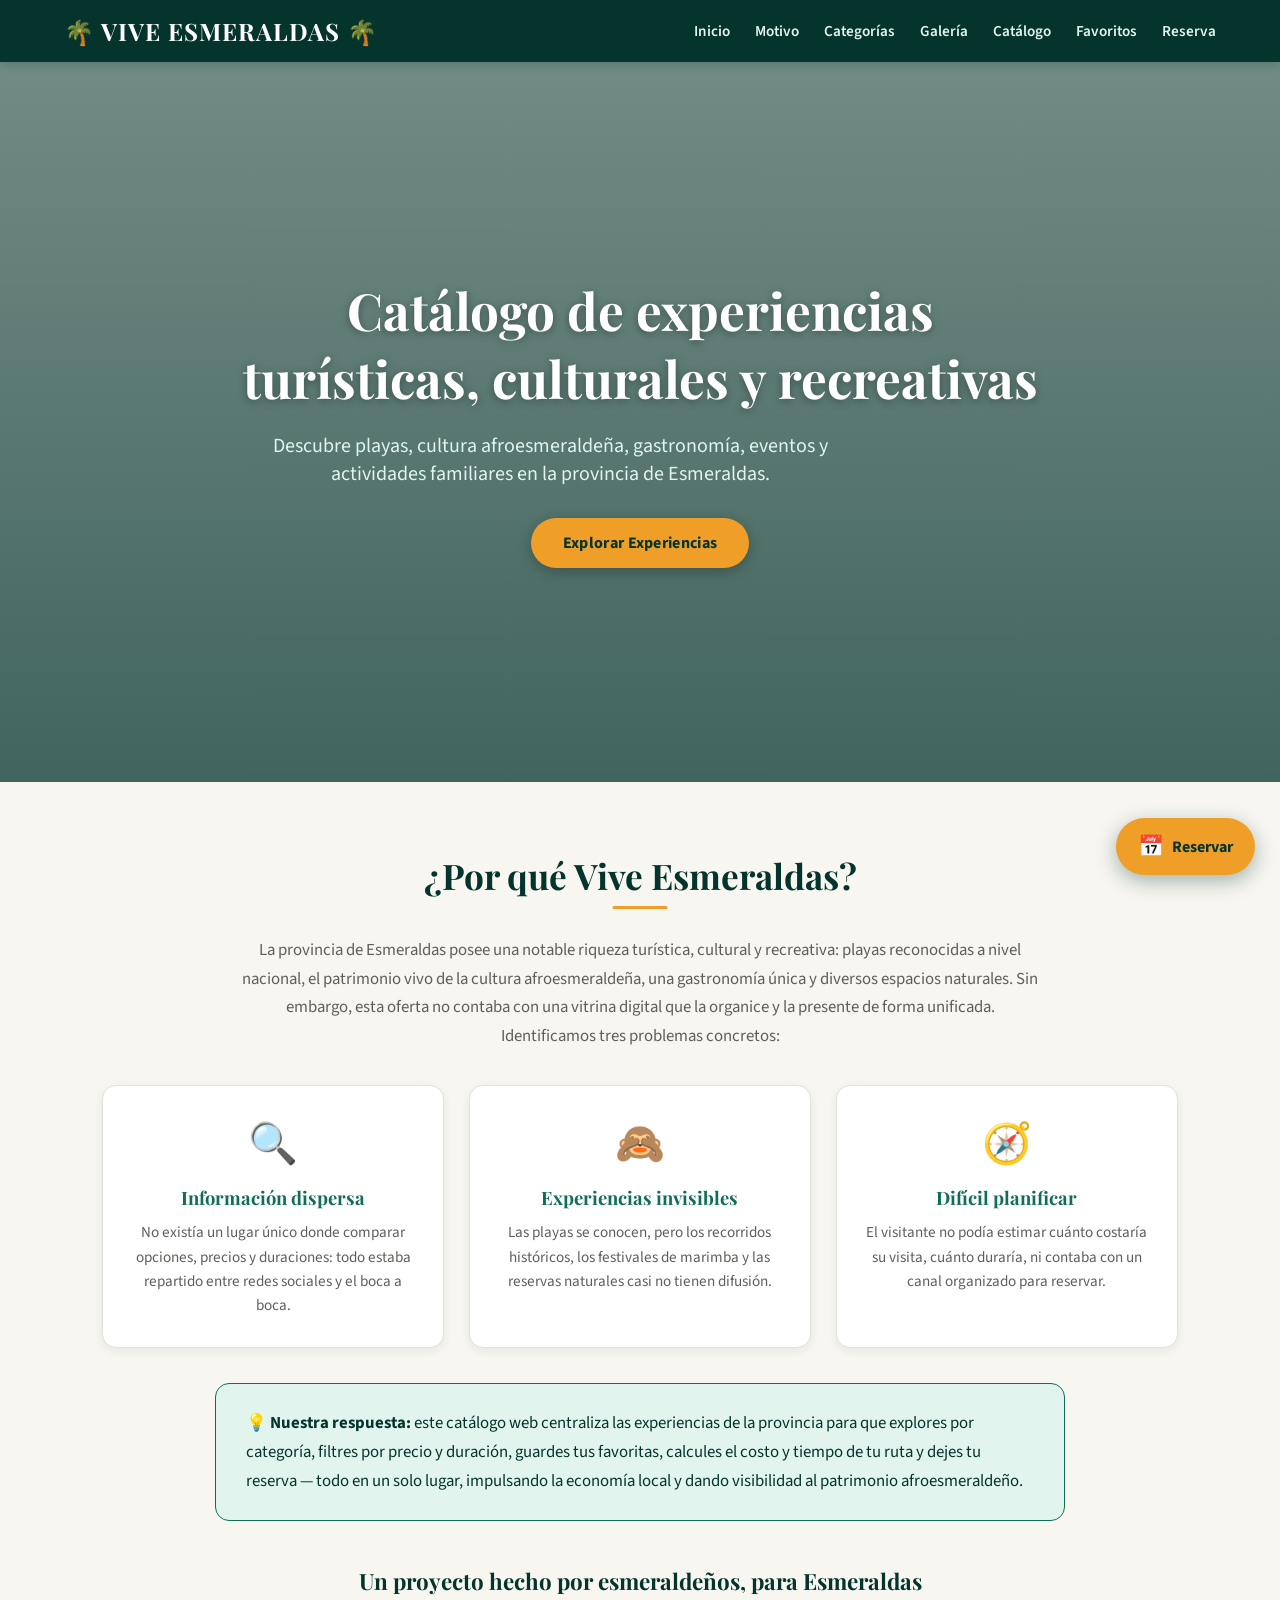
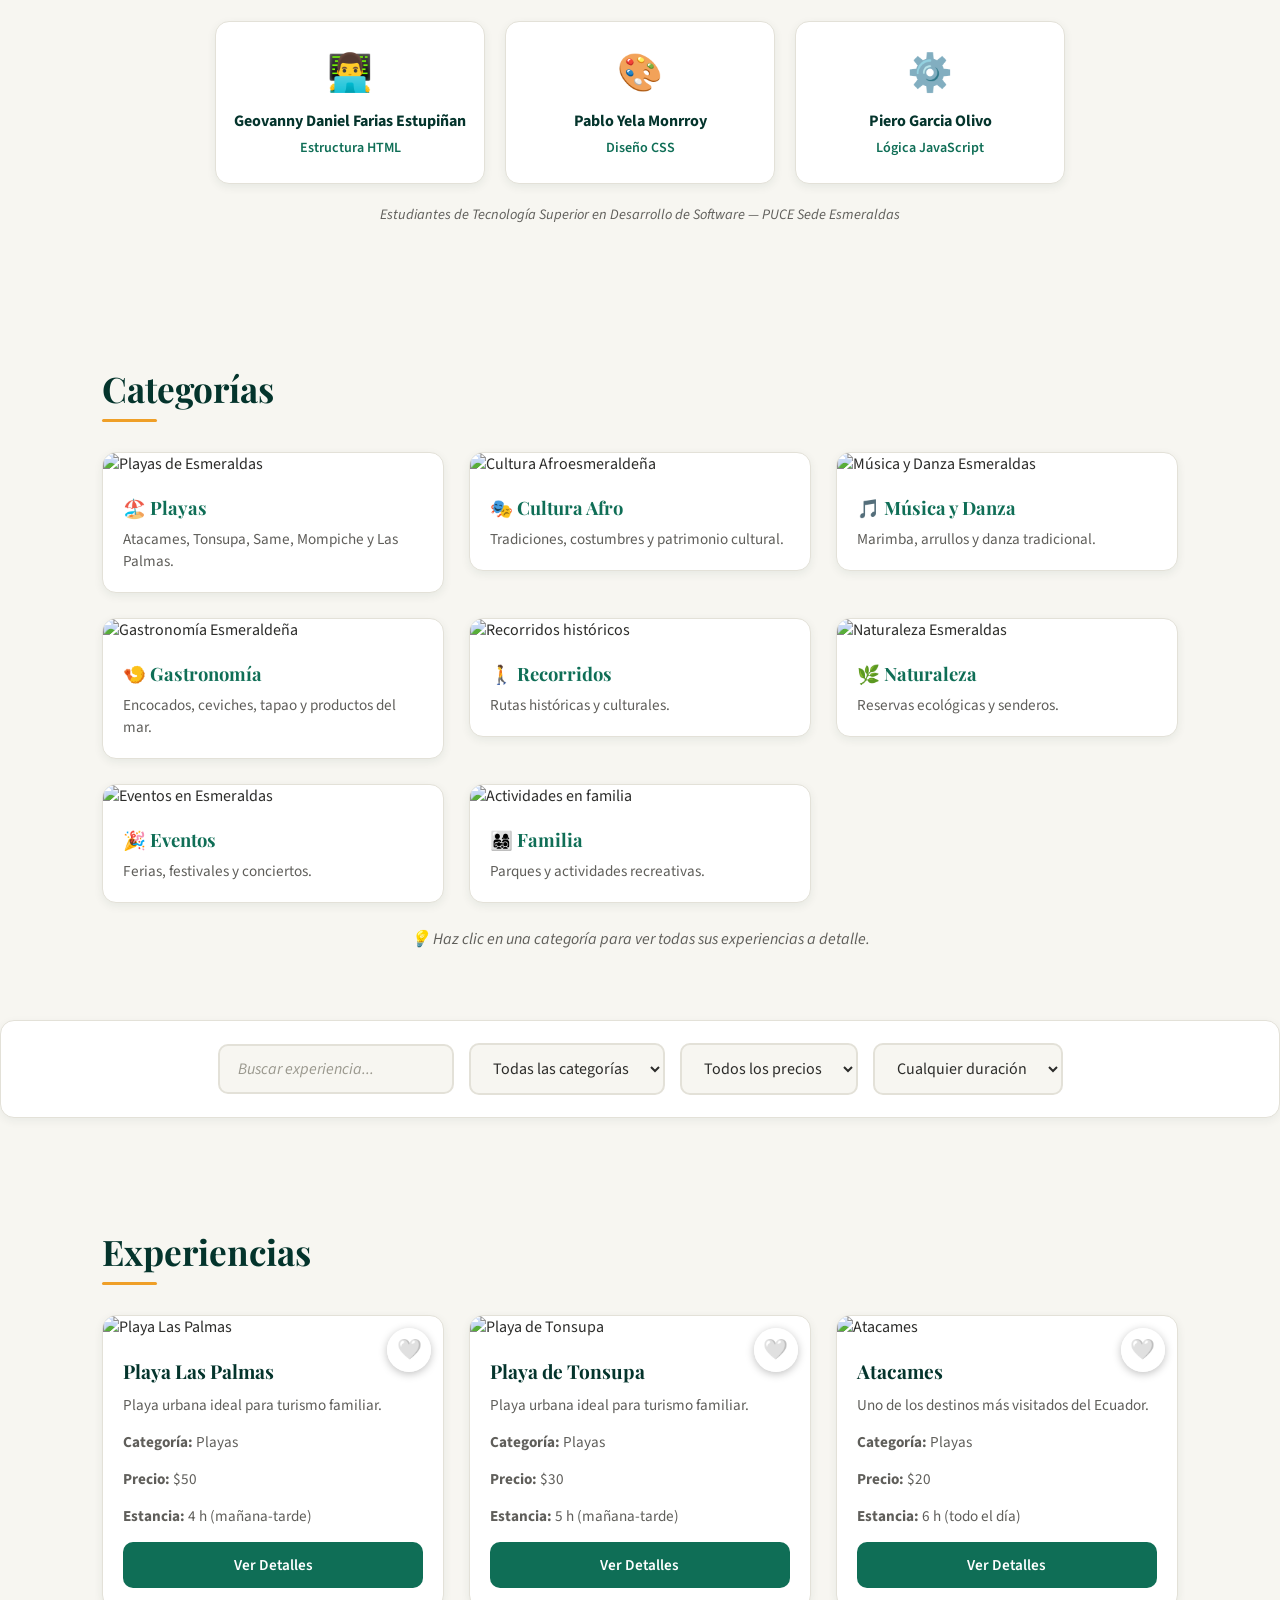
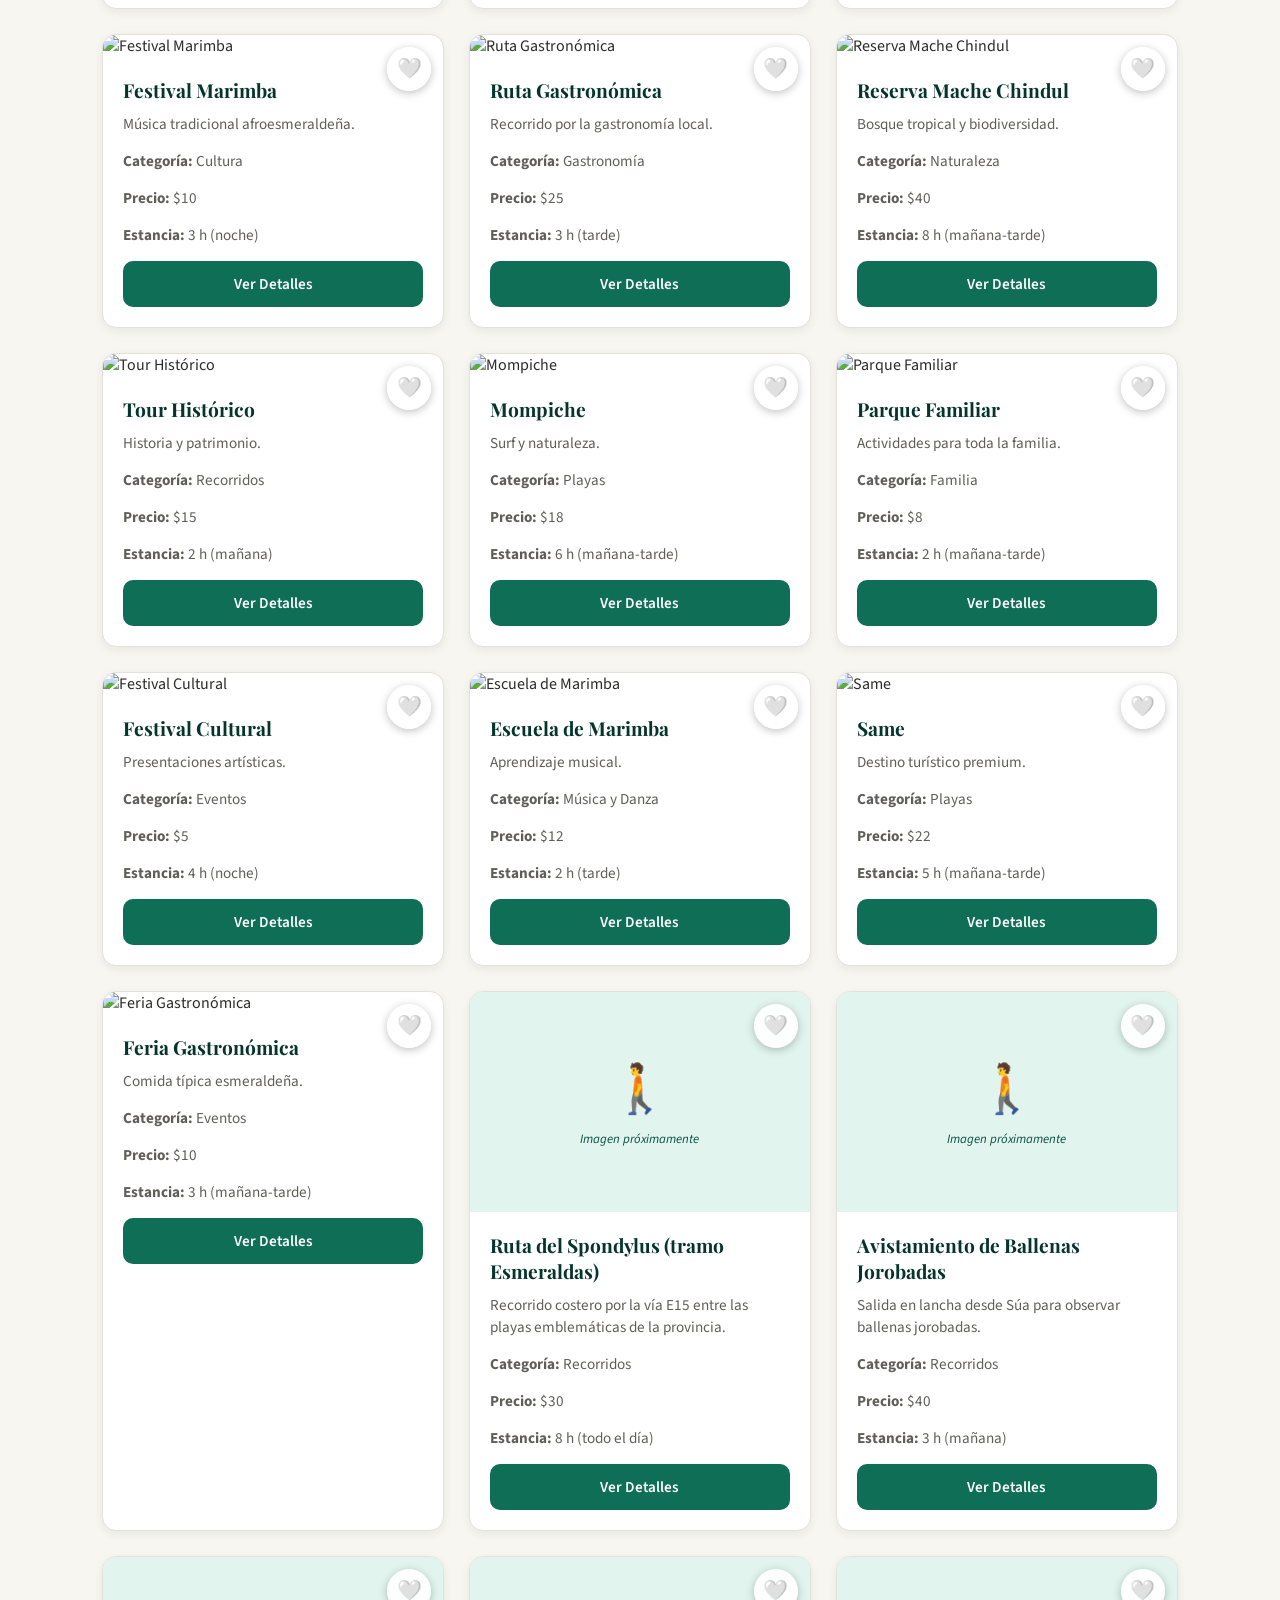
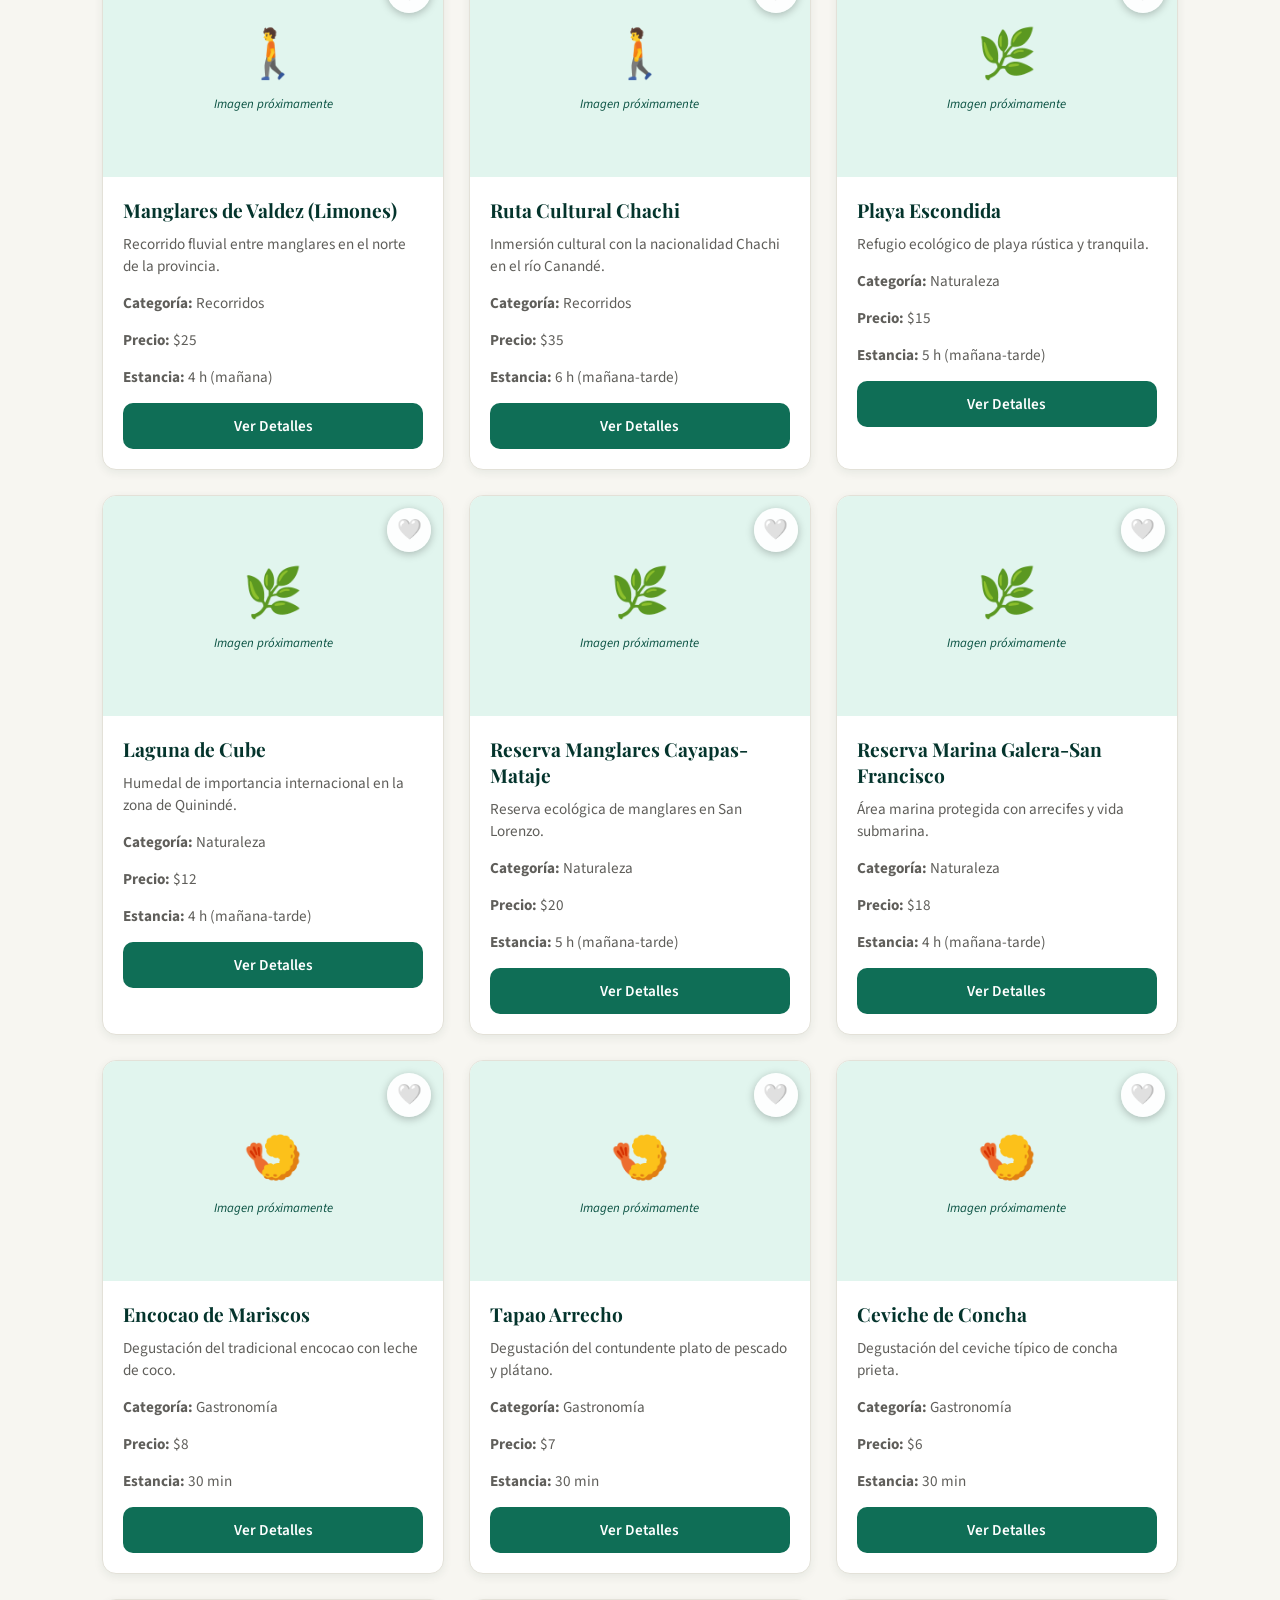
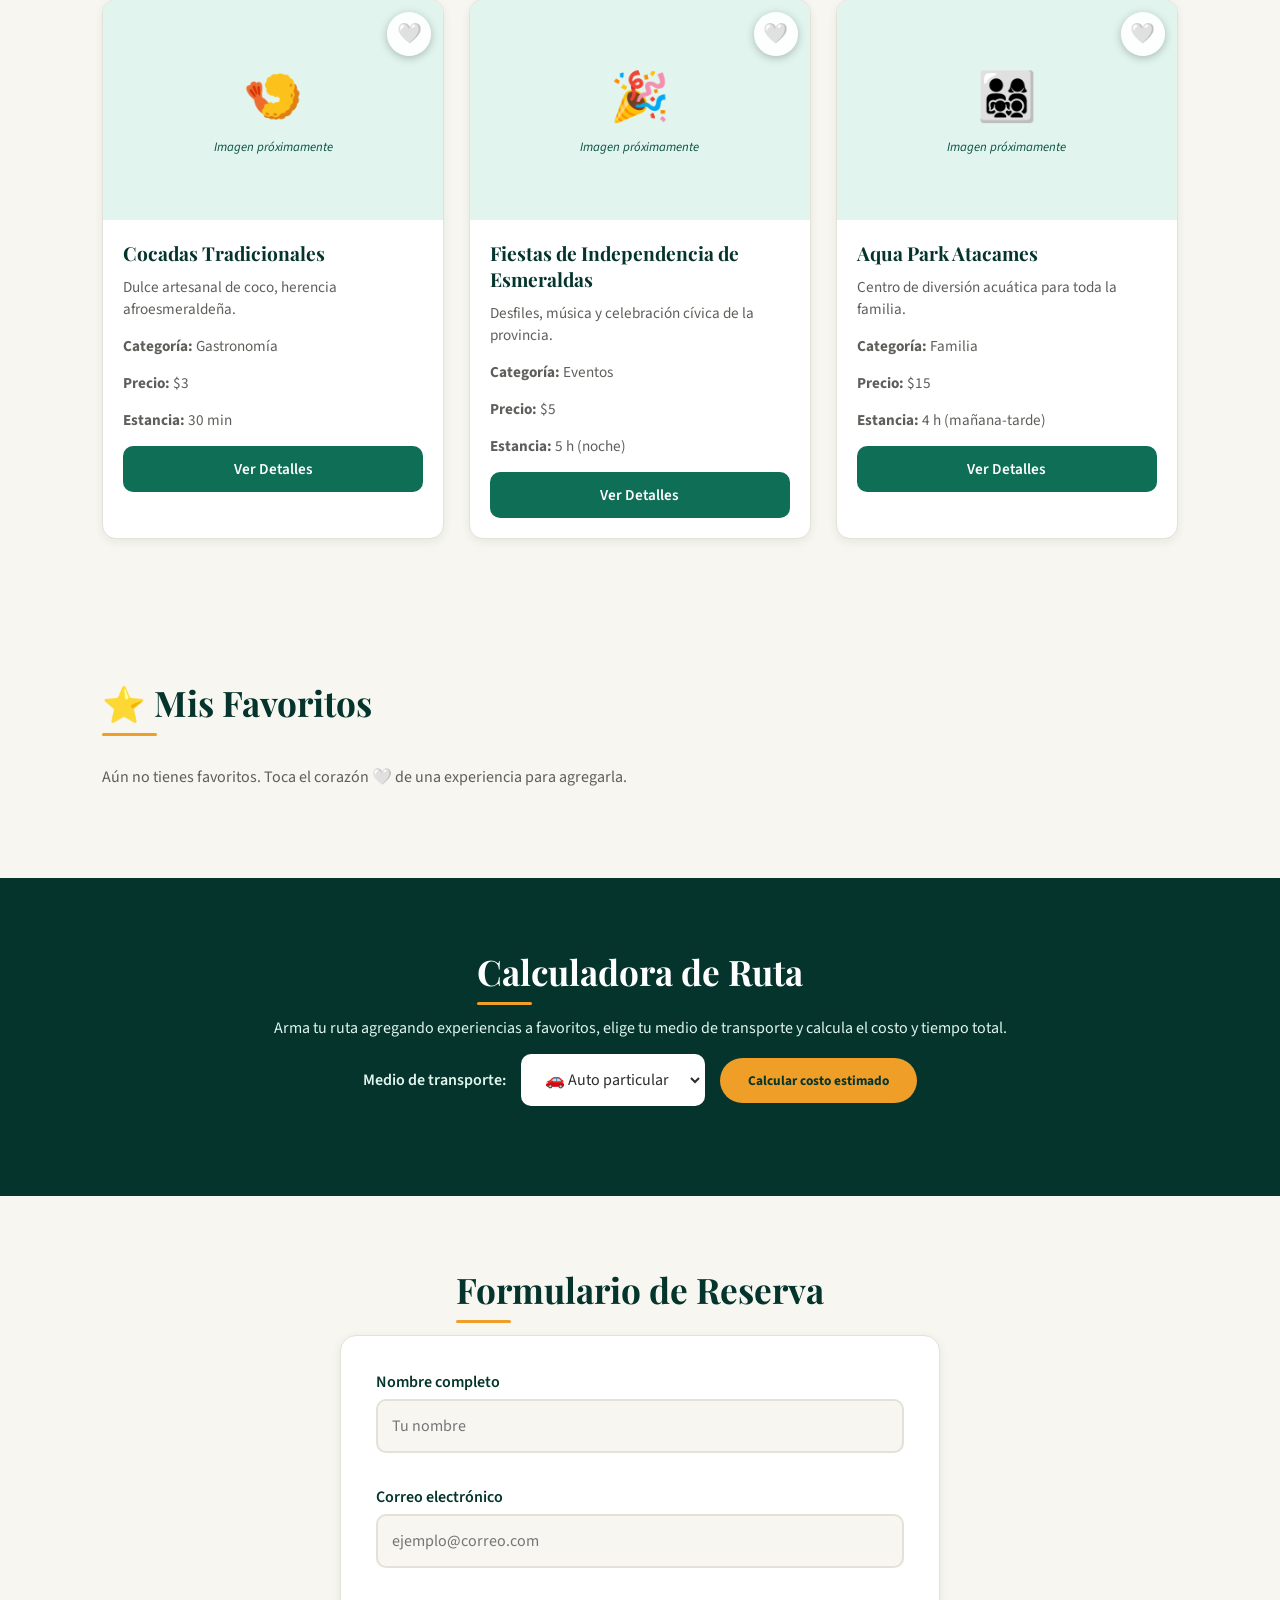
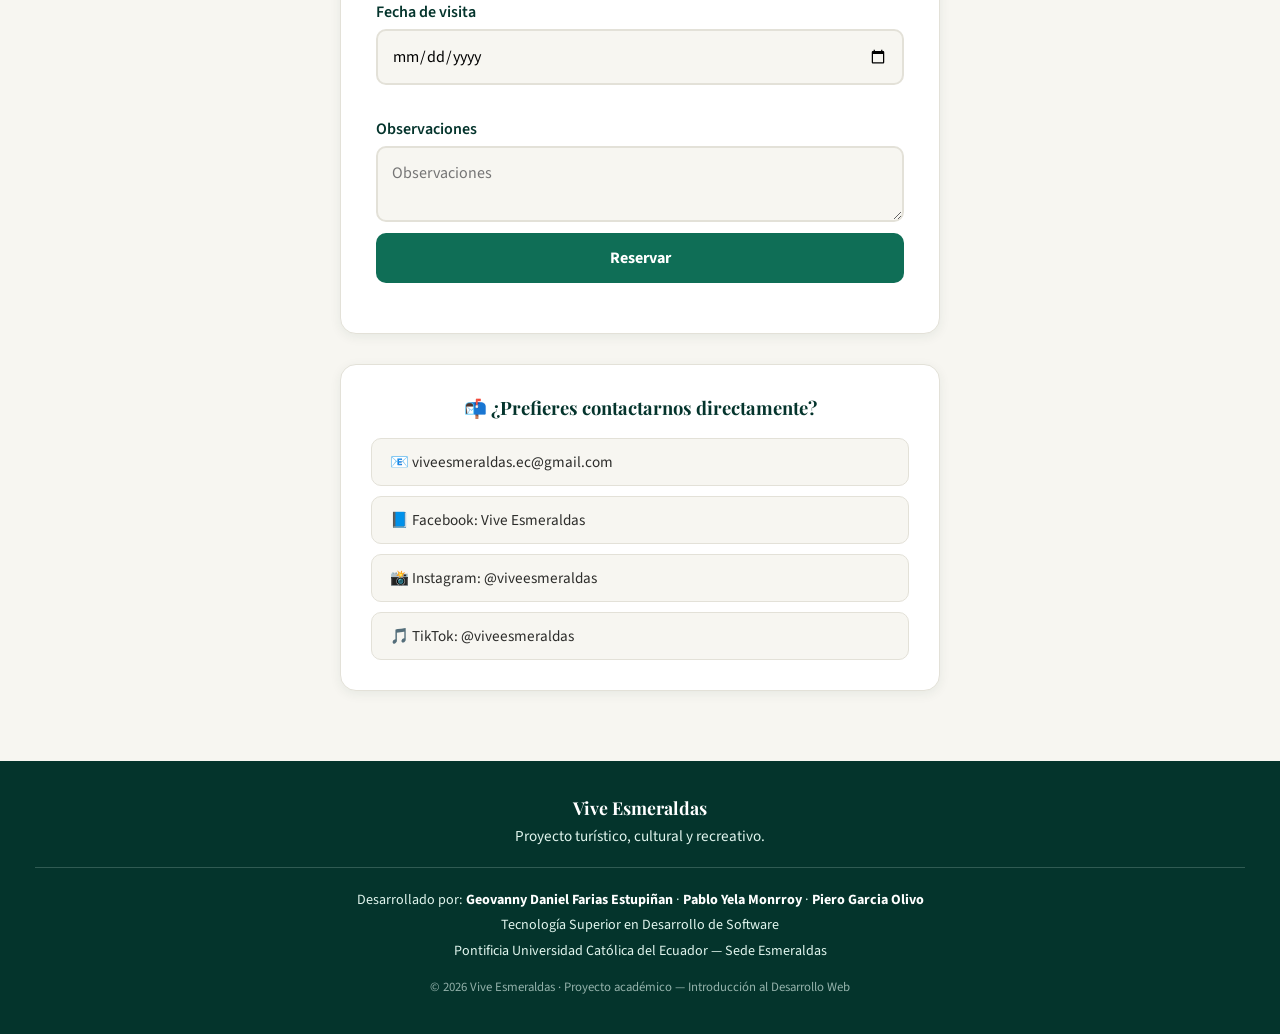
==== sitio-web/index.html @ 0afa1f3a "feat: galería y buscador de experiencias, sección motivo con autores, contacto, cálculo de ruta con " ====
<!DOCTYPE html>
<html lang="es">
<head>
<meta charset="UTF-8">
<meta name="viewport" content="width=device-width, initial-scale=1.0">
<title>Vive Esmeraldas - Turismo y Cultura</title>
<link rel="stylesheet" href="styles.css">
</head>
<body>

<header>
<h1>🌴 VIVE ESMERALDAS 🌴</h1>
<nav>
<a href="#inicio">Inicio</a>
<a href="#motivo">Motivo</a>
<a href="#categorias">Categorías</a>
<a href="experiencias.html">Galería</a>
<a href="catalogo.html">Catálogo</a>
<a href="#favoritos">Favoritos</a>
<a href="#reserva">Reserva</a>
</nav>
</header>

<main>
<section id="inicio" class="hero">
<div>
<h2>Catálogo de experiencias turísticas, culturales y recreativas</h2>
<p>
                    Descubre playas, cultura afroesmeraldeña, gastronomía,
                    eventos y actividades familiares en la provincia de Esmeraldas.
</p>
<a href="#catalogo" class="btn">Explorar Experiencias</a>
</div>
</section>

<section id="motivo">
<h2>¿Por qué Vive Esmeraldas?</h2>
<p class="motivo-intro">
    La provincia de Esmeraldas posee una notable riqueza turística, cultural y recreativa:
    playas reconocidas a nivel nacional, el patrimonio vivo de la cultura afroesmeraldeña,
    una gastronomía única y diversos espacios naturales. Sin embargo, esta oferta
    no contaba con una vitrina digital que la organice y la presente de forma unificada.
    Identificamos tres problemas concretos:
</p>
<div class="motivo-grid">
<div class="motivo-item">
<span class="motivo-icono">🔍</span>
<h3>Información dispersa</h3>
<p>No existía un lugar único donde comparar opciones, precios y duraciones: todo estaba repartido entre redes sociales y el boca a boca.</p>
</div>
<div class="motivo-item">
<span class="motivo-icono">🙈</span>
<h3>Experiencias invisibles</h3>
<p>Las playas se conocen, pero los recorridos históricos, los festivales de marimba y las reservas naturales casi no tienen difusión.</p>
</div>
<div class="motivo-item">
<span class="motivo-icono">🧭</span>
<h3>Difícil planificar</h3>
<p>El visitante no podía estimar cuánto costaría su visita, cuánto duraría, ni contaba con un canal organizado para reservar.</p>
</div>
</div>
<p class="motivo-solucion">
    💡 <strong>Nuestra respuesta:</strong> este catálogo web centraliza las experiencias de la provincia
    para que explores por categoría, filtres por precio y duración, guardes tus favoritas,
    calcules el costo y tiempo de tu ruta y dejes tu reserva — todo en un solo lugar,
    impulsando la economía local y dando visibilidad al patrimonio afroesmeraldeño.
</p>

<div class="motivo-equipo">
<h3>Un proyecto hecho por esmeraldeños, para Esmeraldas</h3>
<div class="equipo-grid">
<div class="equipo-miembro">
<span class="equipo-avatar">👨‍💻</span>
<h4>Geovanny Daniel Farias Estupiñan</h4>
<p>Estructura HTML</p>
</div>
<div class="equipo-miembro">
<span class="equipo-avatar">🎨</span>
<h4>Pablo Yela Monrroy</h4>
<p>Diseño CSS</p>
</div>
<div class="equipo-miembro">
<span class="equipo-avatar">⚙️</span>
<h4>Piero Garcia Olivo</h4>
<p>Lógica JavaScript</p>
</div>
</div>
<p class="equipo-carrera">Estudiantes de Tecnología Superior en Desarrollo de Software — PUCE Sede Esmeraldas</p>
</div>
</section>

<section id="categorias">
<h2>Categorías</h2>
<div class="grid-categorias">
<a class="categoria-link" href="experiencias.html#cat-playas">
<article class="categoria">
<img src="https://images.unsplash.com/photo-1507525428034-b723cf961d3e?auto=format&fit=crop&w=900&q=80" alt="Playas de Esmeraldas">
<div class="categoria-content">
<h3>🏖️ Playas</h3>
<p>Atacames, Tonsupa, Same, Mompiche y Las Palmas.</p>
</div>
</article>
</a>

<a class="categoria-link" href="experiencias.html#cat-cultura">
<article class="categoria">
<img src="https://ec.viajandox.com/uploads/Festival%20Internacional%20de%20M%C3%BAsica%20y%20Danza_4.jpg" alt="Cultura Afroesmeraldeña">
<div class="categoria-content">
<h3>🎭 Cultura Afro</h3>
<p>Tradiciones, costumbres y patrimonio cultural.</p>
</div>
</article>
</a>

<a class="categoria-link" href="experiencias.html#cat-musica-y-danza">
<article class="categoria">
<img src="https://images.unsplash.com/photo-1499856871958-5b9627545d1a?auto=format&fit=crop&w=900&q=80" alt="Música y Danza Esmeraldas">
<div class="categoria-content">
<h3>🎵 Música y Danza</h3>
<p>Marimba, arrullos y danza tradicional.</p>
</div>
</article>
</a>

<a class="categoria-link" href="experiencias.html#cat-gastronomia">
<article class="categoria">
<img src="https://images.unsplash.com/photo-1544620347-c4fd4a3d5957?auto=format&fit=crop&w=900&q=80" alt="Gastronomía Esmeraldeña">
<div class="categoria-content">
<h3>🍤 Gastronomía</h3>
<p>Encocados, ceviches, tapao y productos del mar.</p>
</div>
</article>
</a>

<a class="categoria-link" href="experiencias.html#cat-recorridos">
<article class="categoria">
<img src="https://media.tacdn.com/media/attractions-splice-spp-674x446/0a/48/ed/d0.jpg" alt="Recorridos históricos">
<div class="categoria-content">
<h3>🚶 Recorridos</h3>
<p>Rutas históricas y culturales.</p>
</div>
</article>
</a>

<a class="categoria-link" href="experiencias.html#cat-naturaleza">
<article class="categoria">
<img src="https://images.unsplash.com/photo-1518709268805-4e9042af9f23?auto=format&fit=crop&w=900&q=80" alt="Naturaleza Esmeraldas">
<div class="categoria-content">
<h3>🌿 Naturaleza</h3>
<p>Reservas ecológicas y senderos.</p>
</div>
</article>
</a>

<a class="categoria-link" href="experiencias.html#cat-eventos">
<article class="categoria">
<img src="https://images.unsplash.com/photo-1493225457124-a3eb161ffa5f?auto=format&fit=crop&w=900&q=80" alt="Eventos en Esmeraldas">
<div class="categoria-content">
<h3>🎉 Eventos</h3>
<p>Ferias, festivales y conciertos.</p>
</div>
</article>
</a>

<a class="categoria-link" href="experiencias.html#cat-familia">
<article class="categoria">
<img src="https://images.unsplash.com/photo-1506744038136-46273834b3fb?auto=format&fit=crop&w=900&q=80" alt="Actividades en familia">
<div class="categoria-content">
<h3>👨‍👩‍👧‍👦 Familia</h3>
<p>Parques y actividades recreativas.</p>
</div>
</article>
</a>
</div>
<p class="categorias-hint">💡 Haz clic en una categoría para ver todas sus experiencias a detalle.</p>
</section>

<section class="filtros">
<input type="text" id="busqueda" placeholder="Buscar experiencia...">
<select id="filtroCategoria">
<option value="Todas">Todas las categorías</option>
<option value="Playas">Playas</option>
<option value="Cultura">Cultura Afro</option>
<option value="Música y Danza">Música y Danza</option>
<option value="Gastronomía">Gastronomía</option>
<option value="Recorridos">Recorridos</option>
<option value="Naturaleza">Naturaleza</option>
<option value="Eventos">Eventos</option>
<option value="Familia">Familia</option>
</select>
<select id="filtroPrecio">
<option value="todos">Todos los precios</option>
<option value="20">Hasta $20</option>
<option value="40">Hasta $40</option>
<option value="60">Hasta $60</option>
</select>
<select id="filtroDuracion">
<option value="todas">Cualquier duración</option>
<option value="2">Hasta 2 horas</option>
<option value="5">Hasta 5 horas</option>
<option value="8">Hasta 8 horas</option>
</select>
</section>

<section id="catalogo">
<h2>Experiencias</h2>
<div id="cards" class="cards"></div>
</section>

<section id="favoritos">
<h2>⭐ Mis Favoritos</h2>
<p id="mensajeFavoritos">Aún no tienes favoritos. Toca el corazón 🤍 de una experiencia para agregarla.</p>
<div id="listaFavoritos" class="cards"></div>
</section>

<section class="ruta">
<h2>Calculadora de Ruta</h2>
<p>Arma tu ruta agregando experiencias a favoritos, elige tu medio de transporte y calcula el costo y tiempo total.</p>
<div class="ruta-controles">
<label for="vehiculo">Medio de transporte:</label>
<select id="vehiculo">
<option value="auto">🚗 Auto particular</option>
<option value="bus">🚌 Bus</option>
<option value="moto">🏍️ Moto</option>
<option value="pie">🚶 A pie</option>
</select>
<button onclick="calcularRuta()">Calcular costo estimado</button>
</div>
<h3 id="resultadoRuta"></h3>
</section>

<section id="reserva">
<h2>Formulario de Reserva</h2>
<form id="formulario" novalidate>
<label for="nombre">Nombre completo</label>
<input type="text" id="nombre" name="nombre" placeholder="Tu nombre">
<span class="error" id="errorNombre"></span>

<label for="correo">Correo electrónico</label>
<input type="email" id="correo" name="correo" placeholder="ejemplo@correo.com">
<span class="error" id="errorCorreo"></span>

<label for="fecha">Fecha de visita</label>
<input type="date" id="fecha" name="fecha">
<span class="error" id="errorFecha"></span>

<label for="observaciones">Observaciones</label>
<textarea id="observaciones" name="observaciones" placeholder="Observaciones"></textarea>

<button type="submit">Reservar</button>
<p id="mensajeReserva"></p>
</form>

<div class="contacto-box">
<h3>📬 ¿Prefieres contactarnos directamente?</h3>
<div class="contacto-links">
<a href="mailto:viveesmeraldas.ec@gmail.com" class="contacto-item">📧 viveesmeraldas.ec@gmail.com</a>
<a href="https://www.facebook.com" target="_blank" rel="noopener" class="contacto-item">📘 Facebook: Vive Esmeraldas</a>
<a href="https://www.instagram.com" target="_blank" rel="noopener" class="contacto-item">📸 Instagram: @viveesmeraldas</a>
<a href="https://www.tiktok.com" target="_blank" rel="noopener" class="contacto-item">🎵 TikTok: @viveesmeraldas</a>
</div>
</div>
</section>
</main>

<div class="modal" id="modal">
<div class="modal-content">
<span onclick="cerrarModal()">&times;</span>
<div id="contenidoModal"></div>
</div>
</div>

<footer>
<h3>Vive Esmeraldas</h3>
<p>Proyecto turístico, cultural y recreativo.</p>
<div class="footer-info">
<p class="footer-equipo">Desarrollado por: <strong>Geovanny Daniel Farias Estupiñan</strong> · <strong>Pablo Yela Monrroy</strong> · <strong>Piero Garcia Olivo</strong></p>
<p>Tecnología Superior en Desarrollo de Software</p>
<p>Pontificia Universidad Católica del Ecuador — Sede Esmeraldas</p>
<p class="footer-copy">© 2026 Vive Esmeraldas · Proyecto académico — Introducción al Desarrollo Web</p>
</div>
</footer>

<a href="#reserva" class="btn-flotante" title="Reserva tu experiencia" aria-label="Ir al formulario de reserva">
<span class="btn-flotante-icono">📅</span>
<span class="btn-flotante-texto">Reservar</span>
</a>

<script src="datos.js"></script>
<script src="script.js"></script>
</body>
</html>
---- sitio-web/styles.css ----
@import url('https://fonts.googleapis.com/css2?family=Playfair+Display:wght@600;700&family=Source+Sans+3:wght@400;600;700&display=swap');

:root {
  --verde-profundo: #04342C;
  --verde-esmeralda: #0F6E56;
  --verde-oscuro: #085041;
  --verde-claro: #E1F5EE;
  --crema: #F7F6F1;
  --blanco: #FFFFFF;
  --ambar: #EF9F27;
  --ambar-oscuro: #B87715;
  --tinta: #2C2C2A;
  --tinta-suave: #5F5E5A;
  --borde: #E3E1D8;
  --error: #C62828;
  --exito: #1B5E20;
}

* {
  margin: 0;
  padding: 0;
  box-sizing: border-box;
  font-family: 'Source Sans 3', 'Segoe UI', Tahoma, Geneva, Verdana, sans-serif;
}

html {
  scroll-behavior: smooth;
}

body {
  background: var(--crema);
  color: var(--tinta);
  min-height: 100vh;
}

h1, h2, h3 {
  font-family: 'Playfair Display', Georgia, serif;
}

header {
  background: var(--verde-profundo);
  color: white;
  padding: 15px 5%;
  display: flex;
  justify-content: space-between;
  align-items: center;
  position: sticky;
  top: 0;
  z-index: 1000;
  box-shadow: 0 2px 10px rgba(4, 52, 44, 0.25);
}

header h1 {
  font-size: 1.5rem;
  letter-spacing: 1px;
}

nav {
  display: flex;
  align-items: center;
}

nav a {
  color: var(--verde-claro);
  text-decoration: none;
  margin-left: 25px;
  font-weight: 600;
  font-size: 0.95rem;
  transition: color 0.3s ease;
}

nav a:hover {
  color: var(--ambar);
}

.hero {
  height: 80vh;
  display: flex;
  flex-direction: column;
  justify-content: center;
  align-items: center;
  text-align: center;
  color: white;
  padding: 0 20px;
  background:
    linear-gradient(rgba(4, 52, 44, 0.55), rgba(4, 52, 44, 0.75)),
    url("https://images.unsplash.com/photo-1507525428034-b723cf961d3e?auto=format&fit=crop&w=1600&q=80");
  background-size: cover;
  background-position: center;
}

.hero h2 {
  font-size: 3.2rem;
  margin-bottom: 20px;
  color: var(--blanco);
  text-shadow: 0 2px 8px rgba(0, 0, 0, 0.35);
  max-width: 800px;
}

.hero p {
  font-size: 1.25rem;
  max-width: 620px;
  margin-bottom: 20px;
  color: var(--verde-claro);
}

.btn {
  display: inline-block;
  margin-top: 10px;
  background: var(--ambar);
  padding: 14px 32px;
  border-radius: 30px;
  color: var(--verde-profundo);
  text-decoration: none;
  font-weight: 700;
  letter-spacing: 0.3px;
  box-shadow: 0 4px 14px rgba(0, 0, 0, 0.25);
  transition: all 0.3s ease;
  border: none;
  cursor: pointer;
}

.btn:hover {
  background: var(--blanco);
  color: var(--verde-esmeralda);
  transform: translateY(-3px);
  box-shadow: 0 6px 18px rgba(0, 0, 0, 0.3);
}

section {
  padding: 70px 8%;
  scroll-margin-top: 80px;
}

section > h2 {
  font-size: 2.2rem;
  color: var(--verde-profundo);
  margin-bottom: 12px;
  position: relative;
  display: inline-block;
  padding-bottom: 10px;
}

section > h2::after {
  content: "";
  position: absolute;
  left: 0;
  bottom: 0;
  width: 55px;
  height: 3px;
  background: var(--ambar);
  border-radius: 2px;
}

#categorias h2,
#catalogo h2,
#favoritos h2 {
  margin-bottom: 30px;
}

.grid-categorias {
  display: grid;
  grid-template-columns: repeat(auto-fit, minmax(260px, 1fr));
  gap: 25px;
}

.categoria {
  background: var(--blanco);
  color: var(--tinta);
  border: 1px solid var(--borde);
  border-radius: 14px;
  overflow: hidden;
  box-shadow: 0 3px 10px rgba(4, 52, 44, 0.07);
  transition: transform 0.3s ease, box-shadow 0.3s ease;
  text-align: left;
}

.categoria:hover {
  transform: translateY(-5px);
  box-shadow: 0 12px 24px rgba(4, 52, 44, 0.15);
}

.categoria img {
  width: 100%;
  height: 160px;
  object-fit: cover;
}

.categoria-content {
  padding: 20px;
}

.categoria-content h3 {
  margin-bottom: 8px;
  color: var(--verde-esmeralda);
  font-size: 1.15rem;
}

.categoria-content p {
  color: var(--tinta-suave);
  font-size: 0.95rem;
}

.filtros {
  display: flex;
  gap: 15px;
  flex-wrap: wrap;
  justify-content: center;
  align-items: center;
  background: var(--blanco);
  border: 1px solid var(--borde);
  padding: 22px;
  border-radius: 14px;
  box-shadow: 0 3px 10px rgba(4, 52, 44, 0.06);
  margin-bottom: 40px;
}

.filtros input,
.filtros select {
  padding: 12px 18px;
  background: var(--crema);
  border: 2px solid var(--borde);
  border-radius: 10px;
  font-size: 1rem;
  color: var(--tinta);
  outline: none;
  transition: all 0.3s ease-in-out;
}

.filtros input:hover,
.filtros select:hover {
  border-color: var(--verde-esmeralda);
}

.filtros input:focus,
.filtros select:focus {
  border-color: var(--verde-esmeralda);
  background: var(--blanco);
  box-shadow: 0 0 0 4px rgba(15, 110, 86, 0.15);
}

.filtros input::placeholder {
  color: #9A988E;
  font-style: italic;
}

.cards {
  display: grid;
  grid-template-columns: repeat(auto-fit, minmax(300px, 1fr));
  gap: 25px;
}

.card {
  background: var(--blanco);
  color: var(--tinta);
  border: 1px solid var(--borde);
  border-radius: 14px;
  overflow: hidden;
  box-shadow: 0 3px 10px rgba(4, 52, 44, 0.07);
  transition: transform 0.3s ease, box-shadow 0.3s ease;
  position: relative;
}

.fav-btn {
  position: absolute;
  top: 12px;
  right: 12px;
  width: 44px;
  height: 44px;
  border: none;
  border-radius: 50%;
  background: rgba(255, 255, 255, 0.92);
  font-size: 20px;
  cursor: pointer;
  z-index: 10;
  box-shadow: 0 2px 8px rgba(0, 0, 0, 0.25);
  transition: transform 0.2s ease;
}

.fav-btn:hover {
  transform: scale(1.15);
}

.sin-resultados {
  grid-column: 1 / -1;
  text-align: center;
  padding: 40px 20px;
  background: var(--blanco);
  border: 1px dashed var(--borde);
  border-radius: 14px;
  font-size: 1.1rem;
  color: var(--tinta-suave);
}

#mensajeFavoritos {
  margin-bottom: 20px;
  color: var(--tinta-suave);
}

.card:hover {
  transform: translateY(-6px);
  box-shadow: 0 14px 28px rgba(4, 52, 44, 0.15);
}

.card img {
  width: 100%;
  height: 220px;
  object-fit: cover;
  transition: transform 0.4s ease;
}

.card:hover img {
  transform: scale(1.05);
}

.card-body {
  padding: 20px;
}

.card-body h3 {
  margin-bottom: 10px;
  color: var(--verde-profundo);
  font-size: 1.2rem;
}

.card-body p {
  color: var(--tinta-suave);
  font-size: 0.95rem;
  margin-bottom: 15px;
}

.card .btn-detalle {
  width: 100%;
  padding: 12px;
  background: var(--verde-esmeralda);
  border: none;
  color: white;
  cursor: pointer;
  font-weight: 600;
  font-size: 0.95rem;
  border-radius: 10px;
  transition: background 0.3s ease;
}

.card .btn-detalle:hover {
  background: var(--verde-profundo);
}

.modal {
  display: none;
  position: fixed;
  left: 0;
  top: 0;
  width: 100%;
  height: 100%;
  background: rgba(4, 52, 44, 0.65);
  backdrop-filter: blur(4px);
  z-index: 2000;
  justify-content: center;
  align-items: center;
}

.modal-content {
  background: var(--blanco);
  color: var(--tinta);
  width: 90%;
  max-width: 700px;
  max-height: 90vh;
  overflow-y: auto;
  padding: 30px;
  border-radius: 16px;
  box-shadow: 0 15px 40px rgba(0, 0, 0, 0.3);
  position: relative;
  animation: modalFadeIn 0.3s ease;
}

.modal-content h2 {
  color: var(--verde-profundo);
}

@keyframes modalFadeIn {
  from {
    opacity: 0;
    transform: translateY(-20px);
  }
  to {
    opacity: 1;
    transform: translateY(0);
  }
}

.modal-content span {
  position: sticky;
  float: right;
  top: 0;
  font-size: 28px;
  cursor: pointer;
  color: var(--tinta-suave);
  transition: color 0.2s;
  z-index: 5;
}

.modal-content span:hover {
  color: var(--verde-esmeralda);
}

.btn-reservar {
  width: 100%;
  margin-top: 15px;
  padding: 14px;
  background: var(--ambar);
  border: none;
  color: var(--verde-profundo);
  font-weight: 700;
  font-size: 1rem;
  border-radius: 10px;
  cursor: pointer;
  transition: background 0.3s ease;
}

.btn-reservar:hover {
  background: var(--ambar-oscuro);
  color: white;
}

form {
  max-width: 600px;
  margin: auto;
  background: var(--blanco);
  border: 1px solid var(--borde);
  padding: 35px;
  border-radius: 16px;
  box-shadow: 0 3px 12px rgba(4, 52, 44, 0.07);
}

form label {
  display: block;
  margin-bottom: 6px;
  font-weight: 600;
  color: var(--verde-profundo);
}

form input,
form textarea {
  width: 100%;
  padding: 14px;
  margin-bottom: 5px;
  background: var(--crema);
  border: 2px solid var(--borde);
  border-radius: 10px;
  font-size: 1rem;
  outline: none;
  transition: border-color 0.3s, background 0.3s;
}

form input:focus,
form textarea:focus {
  border-color: var(--verde-esmeralda);
  background: var(--blanco);
}

form input.invalido,
form textarea.invalido {
  border-color: var(--error);
}

.error {
  display: block;
  min-height: 18px;
  margin-bottom: 10px;
  color: var(--error);
  font-size: 0.85rem;
}

#mensajeReserva {
  margin-top: 15px;
  text-align: center;
  font-weight: bold;
  color: var(--exito);
}

form button {
  width: 100%;
  padding: 14px;
  border: none;
  background: var(--verde-esmeralda);
  color: white;
  font-weight: 700;
  font-size: 1rem;
  border-radius: 10px;
  cursor: pointer;
  transition: background 0.3s ease;
}

form button:hover {
  background: var(--verde-profundo);
}

.ruta {
  text-align: center;
  background: var(--verde-profundo);
  color: var(--verde-claro);
}

.ruta h2 {
  color: var(--blanco);
}

.ruta h2::after {
  background: var(--ambar);
}

.ruta button {
  padding: 13px 28px;
  background: var(--ambar);
  color: var(--verde-profundo);
  border: none;
  border-radius: 30px;
  cursor: pointer;
  font-weight: 700;
  transition: all 0.3s ease;
}

.ruta button:hover {
  background: var(--blanco);
  color: var(--verde-esmeralda);
}

.ruta p {
  margin-bottom: 15px;
  color: var(--verde-claro);
}

#resultadoRuta {
  margin-top: 20px;
  color: var(--ambar);
  font-family: 'Source Sans 3', sans-serif;
  font-size: 1.1rem;
}

footer {
  background: var(--verde-profundo);
  color: var(--verde-claro);
  padding: 35px;
  text-align: center;
  font-size: 0.95rem;
}

footer h3 {
  color: var(--blanco);
  margin-bottom: 6px;
}

.footer-info {
  margin-top: 20px;
  padding-top: 20px;
  border-top: 1px solid rgba(225, 245, 238, 0.2);
  font-size: 0.88rem;
  line-height: 1.8;
}

.footer-equipo strong {
  color: var(--blanco);
}

.footer-copy {
  margin-top: 12px;
  color: rgba(225, 245, 238, 0.65);
  font-size: 0.8rem;
}

#reserva {
  text-align: center;
}

#reserva > h2 {
  display: inline-block;
  text-align: left;
}

#reserva form {
  text-align: left;
}

#motivo {
  text-align: center;
}

#motivo > h2 {
  display: inline-block;
}

#motivo h2::after {
  left: 50%;
  transform: translateX(-50%);
}

.motivo-intro {
  max-width: 800px;
  margin: 15px auto 35px;
  color: var(--tinta-suave);
  font-size: 1.05rem;
  line-height: 1.7;
}

.motivo-grid {
  display: grid;
  grid-template-columns: repeat(auto-fit, minmax(250px, 1fr));
  gap: 25px;
  margin-bottom: 35px;
}

.motivo-item {
  background: var(--blanco);
  border: 1px solid var(--borde);
  border-radius: 14px;
  padding: 30px 22px;
  box-shadow: 0 3px 10px rgba(4, 52, 44, 0.07);
  transition: transform 0.3s ease, box-shadow 0.3s ease;
}

.motivo-item:hover {
  transform: translateY(-5px);
  box-shadow: 0 12px 24px rgba(4, 52, 44, 0.15);
}

.motivo-icono {
  font-size: 2.5rem;
  display: block;
  margin-bottom: 12px;
}

.motivo-item h3 {
  color: var(--verde-esmeralda);
  margin-bottom: 10px;
  font-size: 1.15rem;
}

.motivo-item p {
  color: var(--tinta-suave);
  font-size: 0.95rem;
  line-height: 1.6;
}

.motivo-solucion {
  max-width: 850px;
  margin: 0 auto;
  background: var(--verde-claro);
  border: 1px solid var(--verde-esmeralda);
  border-radius: 14px;
  padding: 25px 30px;
  color: var(--verde-profundo);
  font-size: 1.05rem;
  line-height: 1.7;
  text-align: left;
}

.motivo-equipo {
  margin-top: 45px;
}

.motivo-equipo h3 {
  color: var(--verde-profundo);
  font-size: 1.4rem;
  margin-bottom: 25px;
}

.equipo-grid {
  display: grid;
  grid-template-columns: repeat(auto-fit, minmax(220px, 1fr));
  gap: 20px;
  max-width: 850px;
  margin: 0 auto 20px;
}

.equipo-miembro {
  background: var(--blanco);
  border: 1px solid var(--borde);
  border-radius: 14px;
  padding: 25px 18px;
  box-shadow: 0 3px 10px rgba(4, 52, 44, 0.07);
  transition: transform 0.3s ease, box-shadow 0.3s ease;
}

.equipo-miembro:hover {
  transform: translateY(-5px);
  box-shadow: 0 12px 24px rgba(4, 52, 44, 0.15);
}

.equipo-avatar {
  font-size: 2.3rem;
  display: block;
  margin-bottom: 10px;
}

.equipo-miembro h4 {
  color: var(--verde-profundo);
  font-size: 1rem;
  margin-bottom: 6px;
  font-family: 'Source Sans 3', sans-serif;
}

.equipo-miembro p {
  color: var(--verde-esmeralda);
  font-size: 0.88rem;
  font-weight: 600;
}

.equipo-carrera {
  color: var(--tinta-suave);
  font-size: 0.9rem;
  font-style: italic;
}

.contacto-box {
  max-width: 600px;
  margin: 30px auto 0;
  background: var(--blanco);
  border: 1px solid var(--borde);
  border-radius: 16px;
  padding: 30px;
  box-shadow: 0 3px 12px rgba(4, 52, 44, 0.07);
}

.contacto-box h3 {
  color: var(--verde-profundo);
  font-size: 1.15rem;
  margin-bottom: 18px;
  text-align: center;
}

.contacto-links {
  display: flex;
  flex-direction: column;
  gap: 10px;
}

.contacto-item {
  display: block;
  padding: 12px 18px;
  background: var(--crema);
  border: 1px solid var(--borde);
  border-radius: 10px;
  color: var(--tinta);
  text-decoration: none;
  font-size: 0.95rem;
  transition: all 0.3s ease;
  text-align: left;
}

.contacto-item:hover {
  background: var(--verde-claro);
  border-color: var(--verde-esmeralda);
  color: var(--verde-profundo);
  transform: translateX(4px);
}

.categoria-link {
  text-decoration: none;
  color: inherit;
  display: block;
}

.categorias-hint {
  text-align: center;
  margin-top: 25px;
  color: var(--tinta-suave);
  font-style: italic;
}

.galeria-intro {
  text-align: center;
}

.galeria-intro h2 {
  color: var(--verde-profundo);
  font-size: 2.2rem;
  margin-bottom: 12px;
}

.galeria-intro p {
  max-width: 700px;
  margin: 0 auto;
  color: var(--tinta-suave);
}

.galeria-intro a {
  color: var(--verde-esmeralda);
  font-weight: 600;
}

.galeria-seccion {
  padding-top: 30px;
}

.btn-detalle-link {
  display: block;
  text-align: center;
  text-decoration: none;
  box-sizing: border-box;
}

.card-img-placeholder {
  width: 100%;
  height: 220px;
  background: var(--verde-claro);
  display: flex;
  flex-direction: column;
  justify-content: center;
  align-items: center;
  gap: 6px;
}

.card-img-placeholder span {
  font-size: 3rem;
}

.card-img-placeholder small {
  color: var(--verde-oscuro);
  font-size: 0.8rem;
  font-style: italic;
}

.traslado-box {
  background: var(--crema);
  border: 1px solid var(--borde);
  border-radius: 10px;
  padding: 15px;
  margin: 15px 0 5px;
}

.traslado-box p {
  margin-bottom: 8px;
}

.traslado-tiempos {
  font-size: 0.95rem;
  color: var(--tinta);
}

.btn-maps {
  display: inline-block;
  margin-top: 5px;
  padding: 10px 18px;
  background: var(--verde-esmeralda);
  color: white;
  text-decoration: none;
  font-weight: 600;
  font-size: 0.9rem;
  border-radius: 8px;
  transition: background 0.3s ease;
}

.btn-maps:hover {
  background: var(--verde-profundo);
}

.ruta-controles {
  display: flex;
  gap: 15px;
  justify-content: center;
  align-items: center;
  flex-wrap: wrap;
  margin-bottom: 10px;
}

.ruta-controles label {
  font-weight: 600;
  color: var(--verde-claro);
}

.ruta-controles select {
  padding: 12px 18px;
  background: var(--blanco);
  border: 2px solid transparent;
  border-radius: 10px;
  font-size: 1rem;
  color: var(--tinta);
  outline: none;
  cursor: pointer;
  transition: border-color 0.3s ease;
}

.ruta-controles select:hover,
.ruta-controles select:focus {
  border-color: var(--ambar);
}

#resultadoRuta {
  line-height: 1.9;
  font-weight: normal;
}

#resultadoRuta strong {
  font-size: 1.15rem;
}

#resultadoRuta small {
  color: var(--verde-claro);
  font-size: 0.8rem;
}

.btn-flotante {
  position: fixed;
  bottom: 25px;
  right: 25px;
  z-index: 1500;
  display: flex;
  align-items: center;
  gap: 8px;
  background: var(--ambar);
  color: var(--verde-profundo);
  text-decoration: none;
  font-weight: 700;
  font-size: 1rem;
  padding: 14px 22px;
  border-radius: 50px;
  box-shadow: 0 6px 20px rgba(4, 52, 44, 0.35);
  transition: all 0.3s ease;
  animation: flotarSuave 2.5s ease-in-out infinite;
}

.btn-flotante:hover {
  background: var(--verde-esmeralda);
  color: var(--blanco);
  transform: translateY(-4px);
  box-shadow: 0 10px 26px rgba(4, 52, 44, 0.45);
  animation-play-state: paused;
}

.btn-flotante-icono {
  font-size: 1.3rem;
}

@keyframes flotarSuave {
  0%, 100% {
    transform: translateY(0);
  }
  50% {
    transform: translateY(-6px);
  }
}

@media (max-width: 768px) {
  header {
    flex-direction: column;
    gap: 12px;
    text-align: center;
  }

  header h1 {
    font-size: 1.3rem;
  }

  nav {
    flex-wrap: wrap;
    justify-content: center;
  }

  nav a {
    margin: 0 10px;
  }

  .hero h2 {
    font-size: 2rem;
  }

  .hero p {
    font-size: 1rem;
  }

  section {
    padding: 45px 5%;
    scroll-margin-top: 130px;
  }

  section > h2 {
    font-size: 1.7rem;
  }

  .filtros input,
  .filtros select {
    width: 100%;
  }

  .btn-flotante {
    bottom: 18px;
    right: 18px;
    padding: 12px 18px;
  }

  .btn-flotante-texto {
    display: none;
  }

  .btn-flotante-icono {
    font-size: 1.5rem;
  }
}
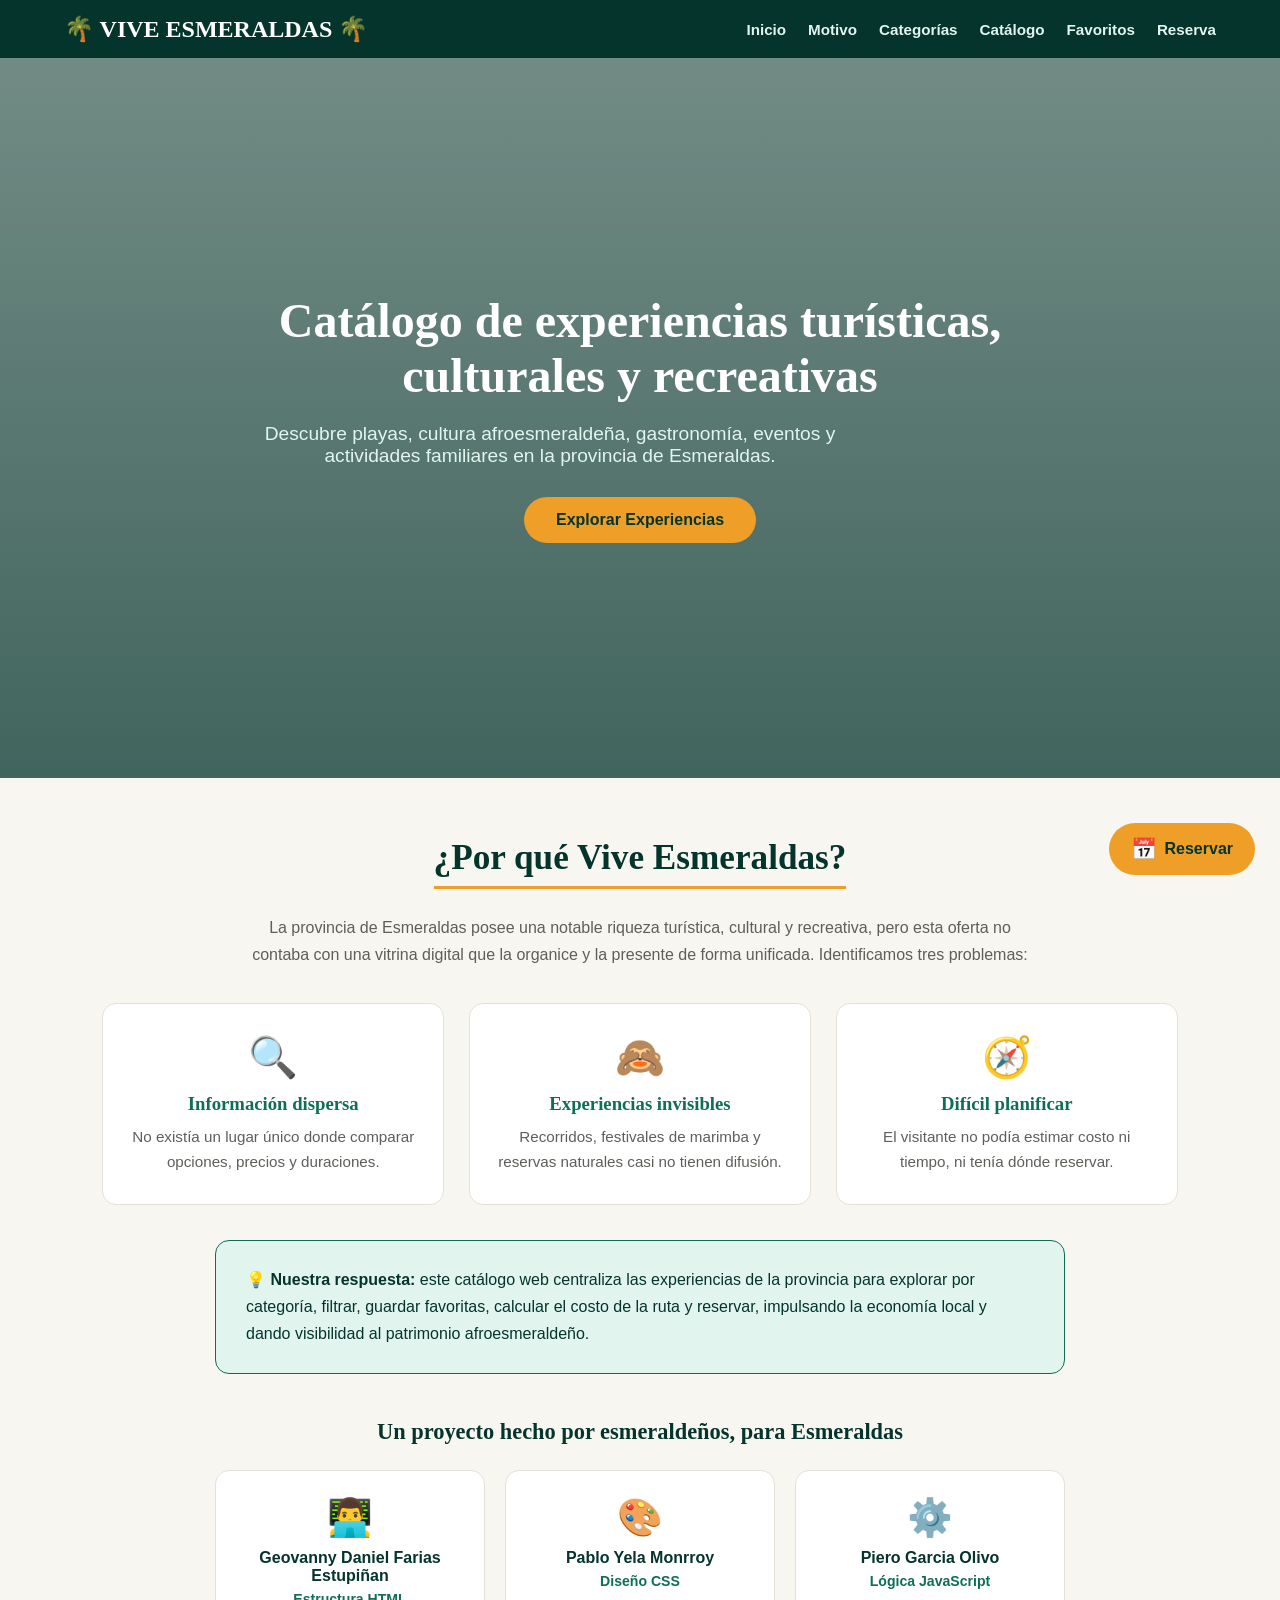
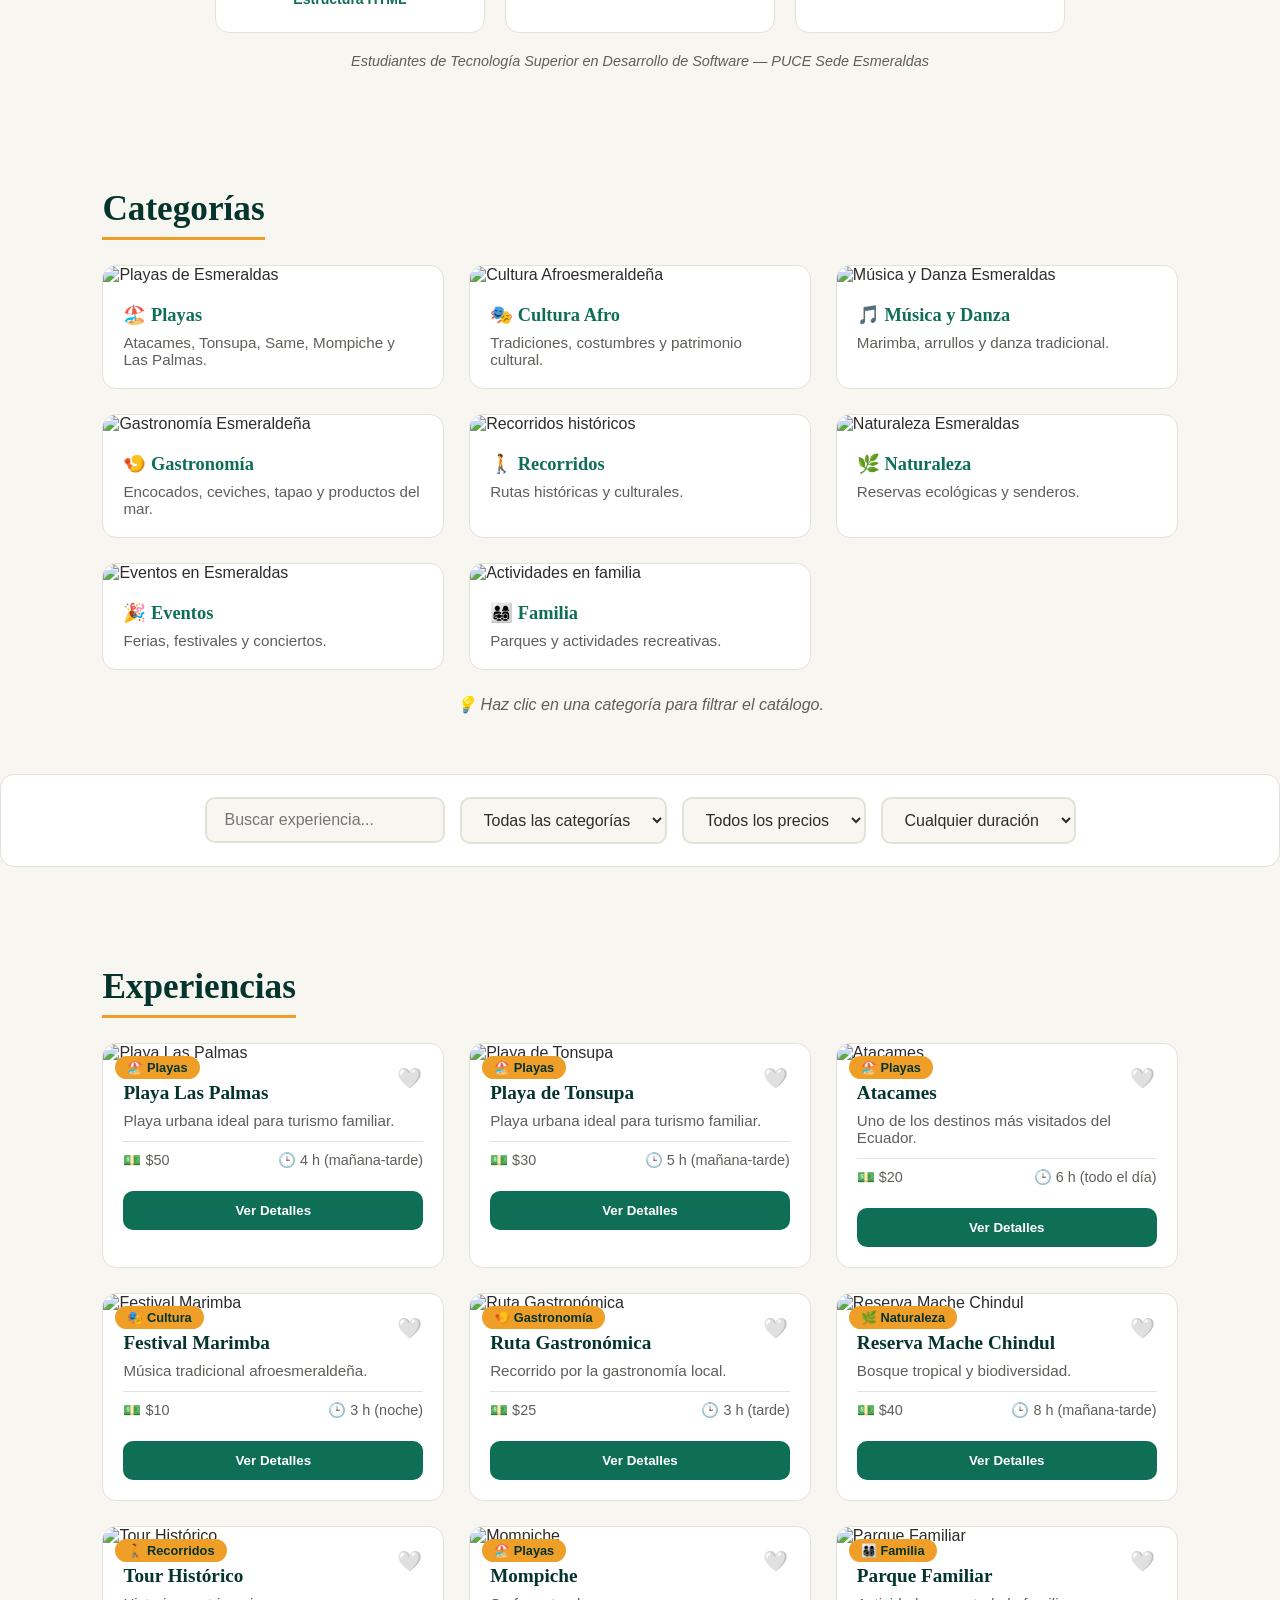
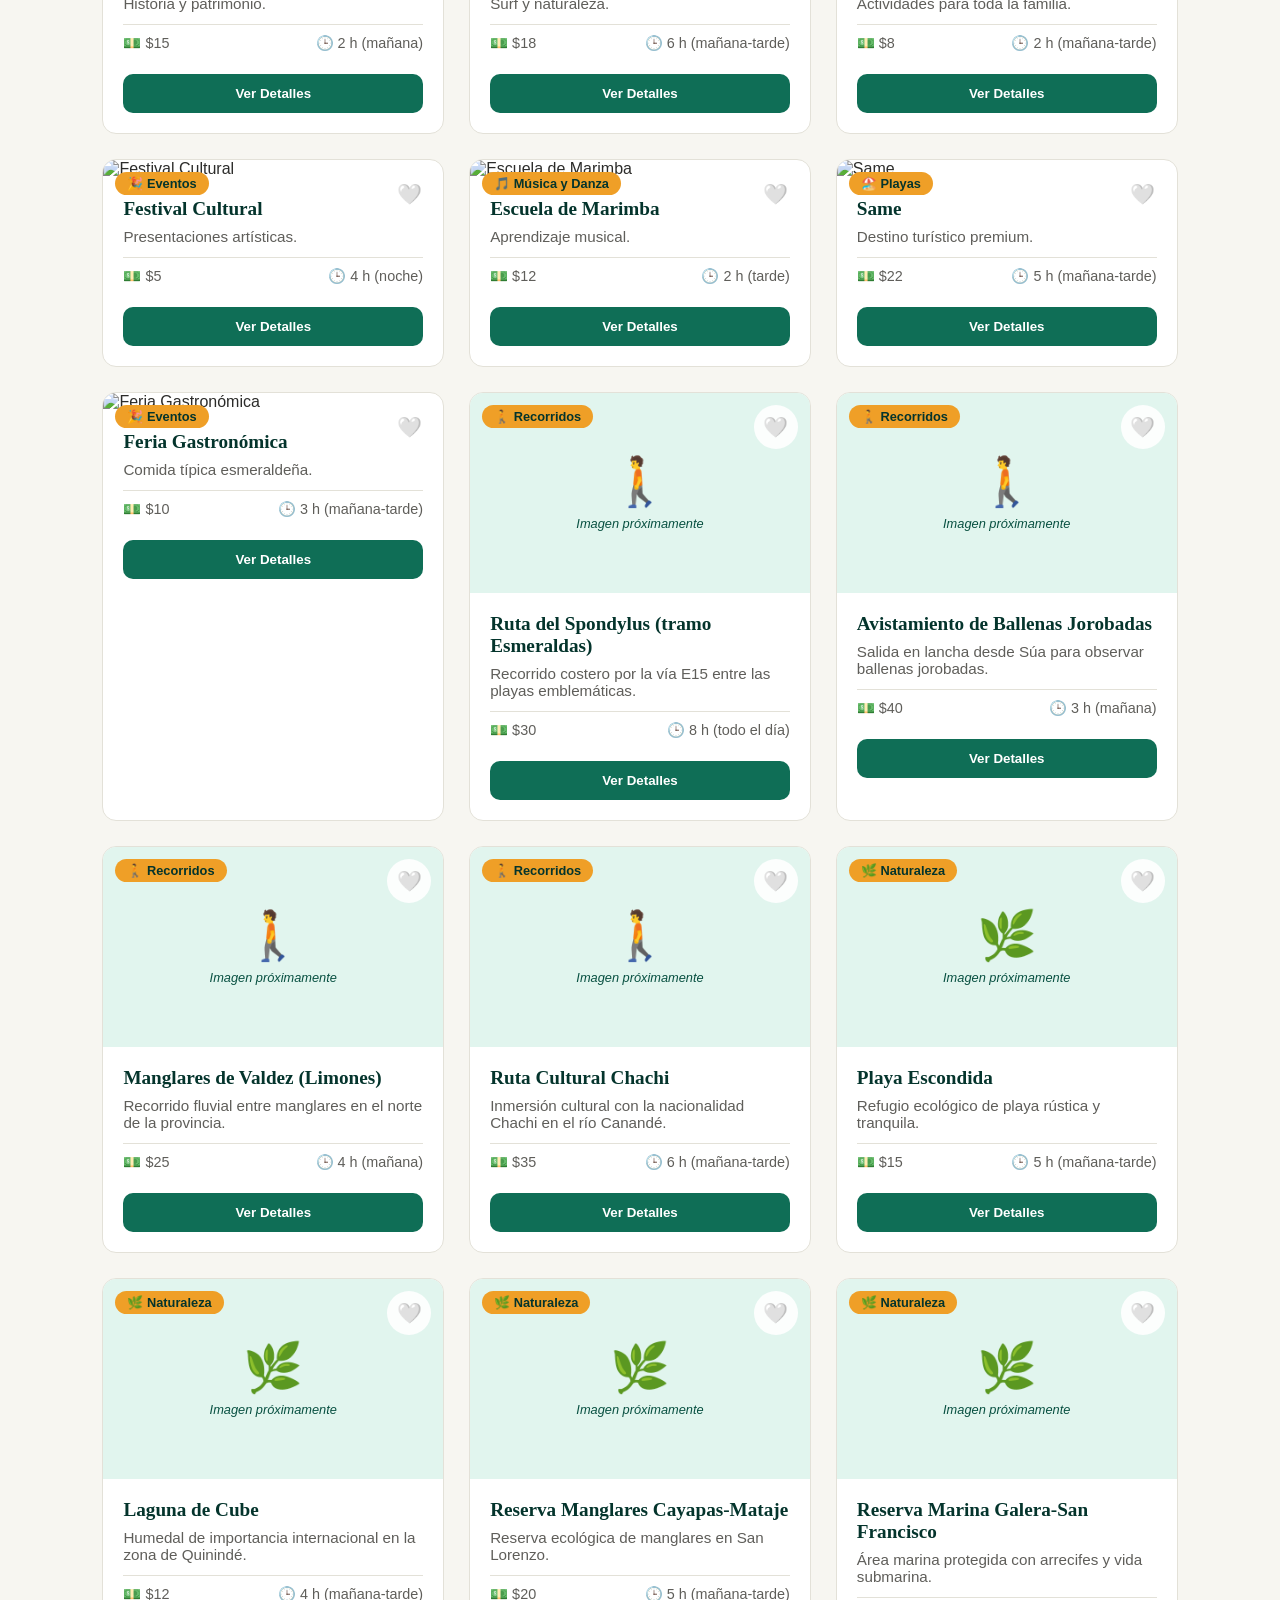
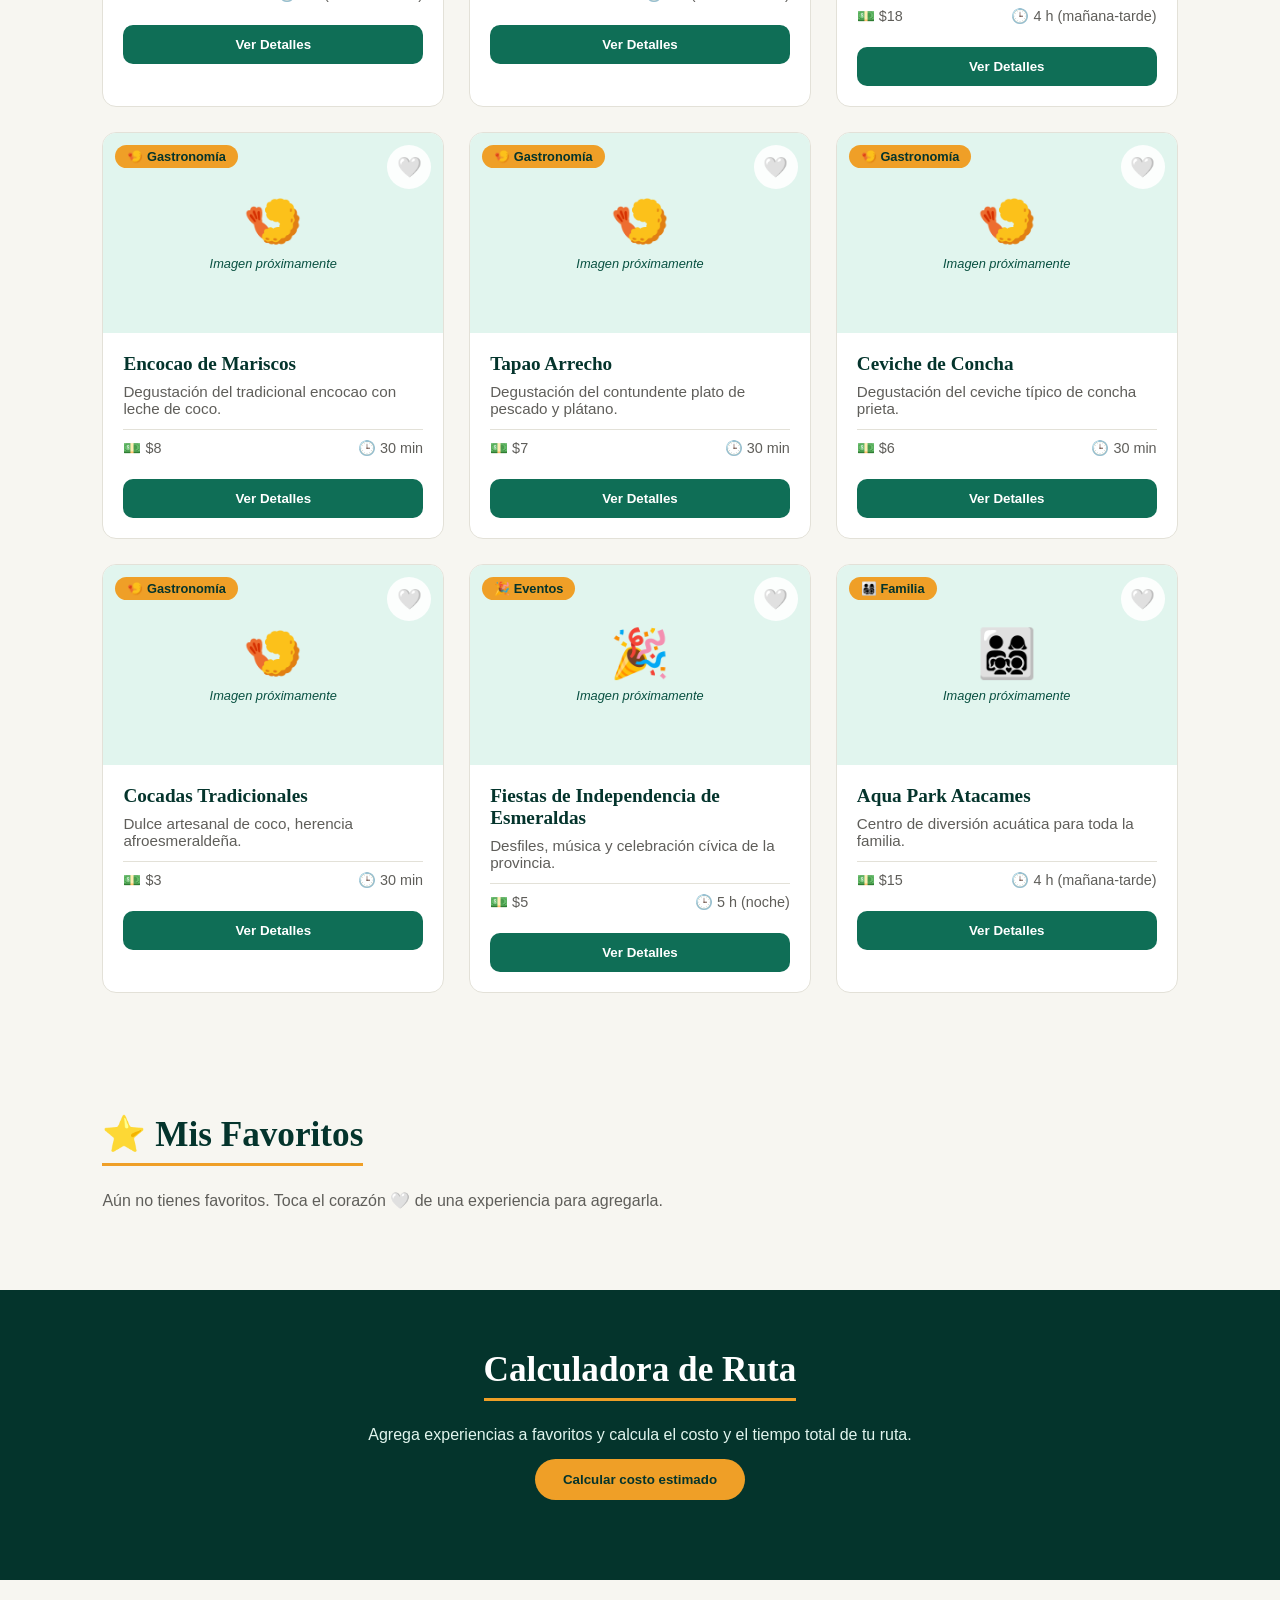
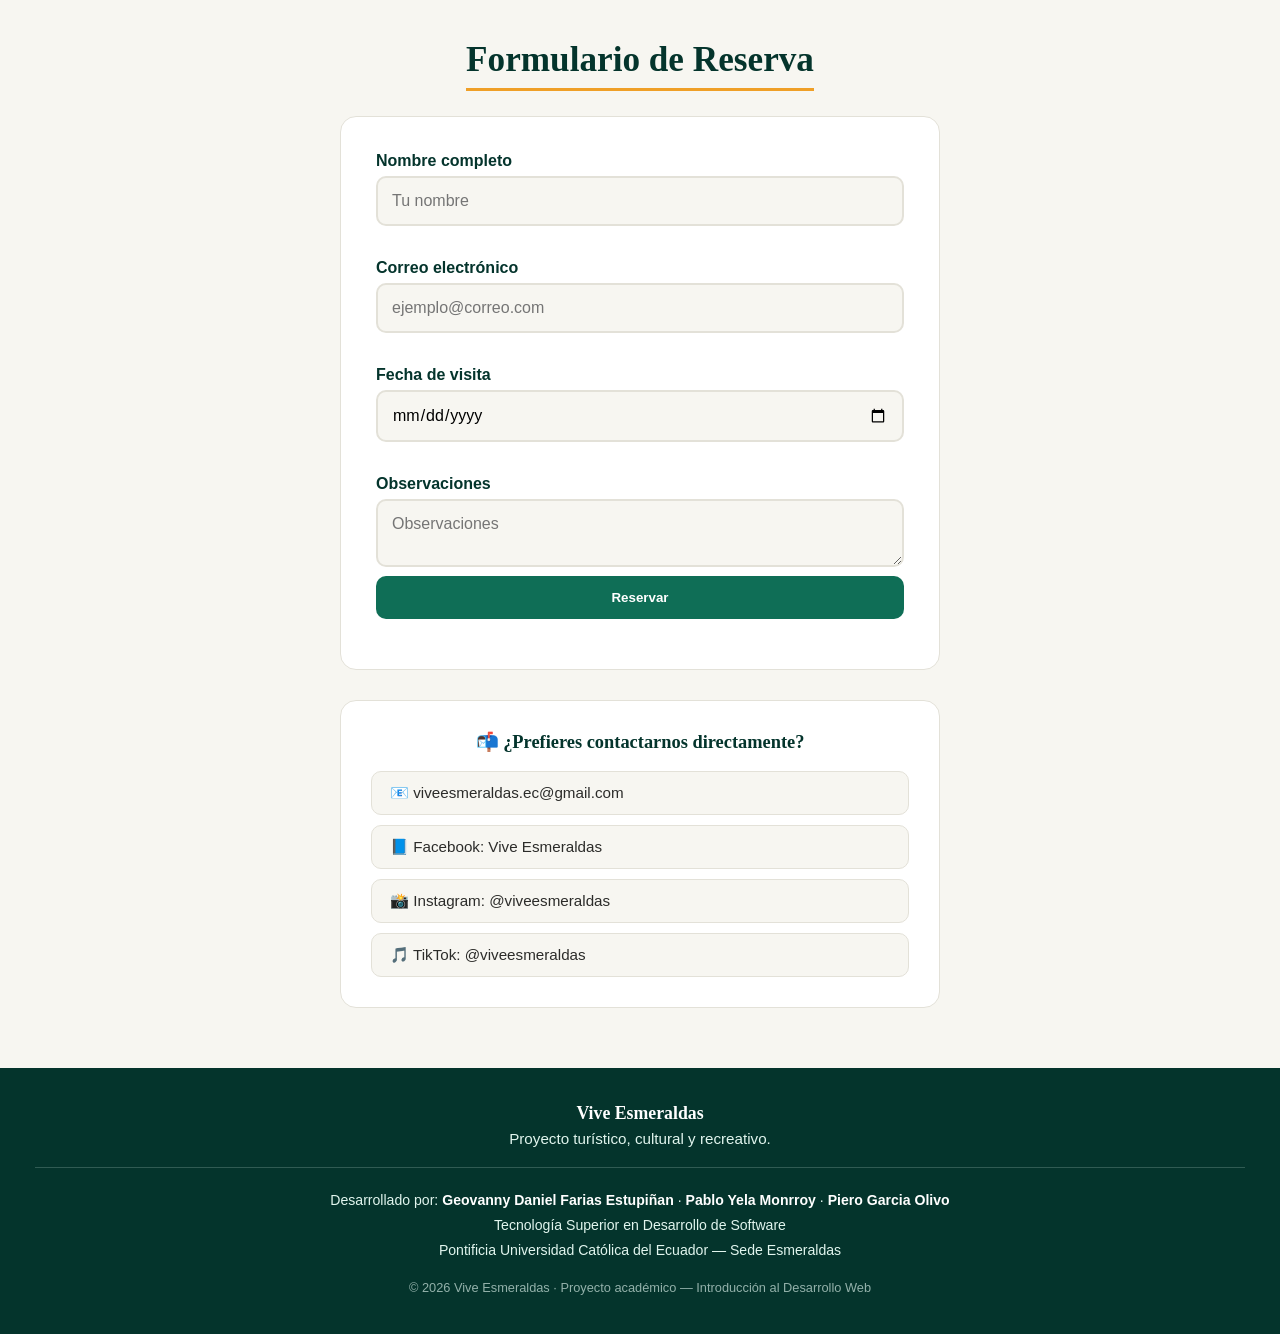
==== commit 3c874b89: "Mejoras en el catalogo, filtros y diseno del sitio web" ====
--- a/sitio-web/index.html
+++ b/sitio-web/index.html
@@ -4,65 +4,62 @@
 <meta charset="UTF-8">
 <meta name="viewport" content="width=device-width, initial-scale=1.0">
 <title>Vive Esmeraldas - Turismo y Cultura</title>
+
 <link rel="stylesheet" href="styles.css">
 </head>
 <body>
 
+<!-- ===== ENCABEZADO Y MENÚ DE NAVEGACIÓN ===== -->
 <header>
 <h1>🌴 VIVE ESMERALDAS 🌴</h1>
 <nav>
 <a href="#inicio">Inicio</a>
 <a href="#motivo">Motivo</a>
 <a href="#categorias">Categorías</a>
-<a href="experiencias.html">Galería</a>
-<a href="catalogo.html">Catálogo</a>
+<a href="#catalogo">Catálogo</a>
 <a href="#favoritos">Favoritos</a>
 <a href="#reserva">Reserva</a>
 </nav>
 </header>
 
 <main>
+
+<!-- ===== SECCIÓN DE PRESENTACIÓN (HERO) ===== -->
 <section id="inicio" class="hero">
 <div>
 <h2>Catálogo de experiencias turísticas, culturales y recreativas</h2>
-<p>
-                    Descubre playas, cultura afroesmeraldeña, gastronomía,
-                    eventos y actividades familiares en la provincia de Esmeraldas.
-</p>
+<p>Descubre playas, cultura afroesmeraldeña, gastronomía, eventos y actividades familiares en la provincia de Esmeraldas.</p>
 <a href="#catalogo" class="btn">Explorar Experiencias</a>
 </div>
 </section>
 
+<!-- ===== SECCIÓN MOTIVO: por qué hicimos la página ===== -->
 <section id="motivo">
 <h2>¿Por qué Vive Esmeraldas?</h2>
 <p class="motivo-intro">
-    La provincia de Esmeraldas posee una notable riqueza turística, cultural y recreativa:
-    playas reconocidas a nivel nacional, el patrimonio vivo de la cultura afroesmeraldeña,
-    una gastronomía única y diversos espacios naturales. Sin embargo, esta oferta
-    no contaba con una vitrina digital que la organice y la presente de forma unificada.
-    Identificamos tres problemas concretos:
+    La provincia de Esmeraldas posee una notable riqueza turística, cultural y recreativa, pero esta oferta
+    no contaba con una vitrina digital que la organice y la presente de forma unificada. Identificamos tres problemas:
 </p>
 <div class="motivo-grid">
 <div class="motivo-item">
 <span class="motivo-icono">🔍</span>
 <h3>Información dispersa</h3>
-<p>No existía un lugar único donde comparar opciones, precios y duraciones: todo estaba repartido entre redes sociales y el boca a boca.</p>
+<p>No existía un lugar único donde comparar opciones, precios y duraciones.</p>
 </div>
 <div class="motivo-item">
 <span class="motivo-icono">🙈</span>
 <h3>Experiencias invisibles</h3>
-<p>Las playas se conocen, pero los recorridos históricos, los festivales de marimba y las reservas naturales casi no tienen difusión.</p>
+<p>Recorridos, festivales de marimba y reservas naturales casi no tienen difusión.</p>
 </div>
 <div class="motivo-item">
 <span class="motivo-icono">🧭</span>
 <h3>Difícil planificar</h3>
-<p>El visitante no podía estimar cuánto costaría su visita, cuánto duraría, ni contaba con un canal organizado para reservar.</p>
+<p>El visitante no podía estimar costo ni tiempo, ni tenía dónde reservar.</p>
 </div>
 </div>
 <p class="motivo-solucion">
     💡 <strong>Nuestra respuesta:</strong> este catálogo web centraliza las experiencias de la provincia
-    para que explores por categoría, filtres por precio y duración, guardes tus favoritas,
-    calcules el costo y tiempo de tu ruta y dejes tu reserva — todo en un solo lugar,
+    para explorar por categoría, filtrar, guardar favoritas, calcular el costo de la ruta y reservar,
     impulsando la economía local y dando visibilidad al patrimonio afroesmeraldeño.
 </p>
 
@@ -89,92 +86,47 @@
 </div>
 </section>
 
+<!-- ===== SECCIÓN CATEGORÍAS (al hacer clic filtran el catálogo) ===== -->
 <section id="categorias">
 <h2>Categorías</h2>
 <div class="grid-categorias">
-<a class="categoria-link" href="experiencias.html#cat-playas">
-<article class="categoria">
+<article class="categoria" onclick="filtrarPorCategoria('Playas')">
 <img src="https://images.unsplash.com/photo-1507525428034-b723cf961d3e?auto=format&fit=crop&w=900&q=80" alt="Playas de Esmeraldas">
-<div class="categoria-content">
-<h3>🏖️ Playas</h3>
-<p>Atacames, Tonsupa, Same, Mompiche y Las Palmas.</p>
-</div>
-</article>
-</a>
-
-<a class="categoria-link" href="experiencias.html#cat-cultura">
-<article class="categoria">
+<div class="categoria-content"><h3>🏖️ Playas</h3><p>Atacames, Tonsupa, Same, Mompiche y Las Palmas.</p></div>
+</article>
+<article class="categoria" onclick="filtrarPorCategoria('Cultura')">
 <img src="https://ec.viajandox.com/uploads/Festival%20Internacional%20de%20M%C3%BAsica%20y%20Danza_4.jpg" alt="Cultura Afroesmeraldeña">
-<div class="categoria-content">
-<h3>🎭 Cultura Afro</h3>
-<p>Tradiciones, costumbres y patrimonio cultural.</p>
-</div>
-</article>
-</a>
-
-<a class="categoria-link" href="experiencias.html#cat-musica-y-danza">
-<article class="categoria">
+<div class="categoria-content"><h3>🎭 Cultura Afro</h3><p>Tradiciones, costumbres y patrimonio cultural.</p></div>
+</article>
+<article class="categoria" onclick="filtrarPorCategoria('Música y Danza')">
 <img src="https://images.unsplash.com/photo-1499856871958-5b9627545d1a?auto=format&fit=crop&w=900&q=80" alt="Música y Danza Esmeraldas">
-<div class="categoria-content">
-<h3>🎵 Música y Danza</h3>
-<p>Marimba, arrullos y danza tradicional.</p>
-</div>
-</article>
-</a>
-
-<a class="categoria-link" href="experiencias.html#cat-gastronomia">
-<article class="categoria">
+<div class="categoria-content"><h3>🎵 Música y Danza</h3><p>Marimba, arrullos y danza tradicional.</p></div>
+</article>
+<article class="categoria" onclick="filtrarPorCategoria('Gastronomía')">
 <img src="https://images.unsplash.com/photo-1544620347-c4fd4a3d5957?auto=format&fit=crop&w=900&q=80" alt="Gastronomía Esmeraldeña">
-<div class="categoria-content">
-<h3>🍤 Gastronomía</h3>
-<p>Encocados, ceviches, tapao y productos del mar.</p>
-</div>
-</article>
-</a>
-
-<a class="categoria-link" href="experiencias.html#cat-recorridos">
-<article class="categoria">
+<div class="categoria-content"><h3>🍤 Gastronomía</h3><p>Encocados, ceviches, tapao y productos del mar.</p></div>
+</article>
+<article class="categoria" onclick="filtrarPorCategoria('Recorridos')">
 <img src="https://media.tacdn.com/media/attractions-splice-spp-674x446/0a/48/ed/d0.jpg" alt="Recorridos históricos">
-<div class="categoria-content">
-<h3>🚶 Recorridos</h3>
-<p>Rutas históricas y culturales.</p>
-</div>
-</article>
-</a>
-
-<a class="categoria-link" href="experiencias.html#cat-naturaleza">
-<article class="categoria">
+<div class="categoria-content"><h3>🚶 Recorridos</h3><p>Rutas históricas y culturales.</p></div>
+</article>
+<article class="categoria" onclick="filtrarPorCategoria('Naturaleza')">
 <img src="https://images.unsplash.com/photo-1518709268805-4e9042af9f23?auto=format&fit=crop&w=900&q=80" alt="Naturaleza Esmeraldas">
-<div class="categoria-content">
-<h3>🌿 Naturaleza</h3>
-<p>Reservas ecológicas y senderos.</p>
-</div>
-</article>
-</a>
-
-<a class="categoria-link" href="experiencias.html#cat-eventos">
-<article class="categoria">
+<div class="categoria-content"><h3>🌿 Naturaleza</h3><p>Reservas ecológicas y senderos.</p></div>
+</article>
+<article class="categoria" onclick="filtrarPorCategoria('Eventos')">
 <img src="https://images.unsplash.com/photo-1493225457124-a3eb161ffa5f?auto=format&fit=crop&w=900&q=80" alt="Eventos en Esmeraldas">
-<div class="categoria-content">
-<h3>🎉 Eventos</h3>
-<p>Ferias, festivales y conciertos.</p>
-</div>
-</article>
-</a>
-
-<a class="categoria-link" href="experiencias.html#cat-familia">
-<article class="categoria">
+<div class="categoria-content"><h3>🎉 Eventos</h3><p>Ferias, festivales y conciertos.</p></div>
+</article>
+<article class="categoria" onclick="filtrarPorCategoria('Familia')">
 <img src="https://images.unsplash.com/photo-1506744038136-46273834b3fb?auto=format&fit=crop&w=900&q=80" alt="Actividades en familia">
-<div class="categoria-content">
-<h3>👨‍👩‍👧‍👦 Familia</h3>
-<p>Parques y actividades recreativas.</p>
-</div>
-</article>
-</a>
-</div>
-<p class="categorias-hint">💡 Haz clic en una categoría para ver todas sus experiencias a detalle.</p>
-</section>
-
+<div class="categoria-content"><h3>👨‍👩‍👧‍👦 Familia</h3><p>Parques y actividades recreativas.</p></div>
+</article>
+</div>
+<p class="categorias-hint">💡 Haz clic en una categoría para filtrar el catálogo.</p>
+</section>
+
+<!-- ===== BUSCADOR Y FILTROS ===== -->
 <section class="filtros">
 <input type="text" id="busqueda" placeholder="Buscar experiencia...">
 <select id="filtroCategoria">
@@ -202,33 +154,28 @@
 </select>
 </section>
 
+<!-- ===== CATÁLOGO (las tarjetas las genera JavaScript) ===== -->
 <section id="catalogo">
 <h2>Experiencias</h2>
 <div id="cards" class="cards"></div>
 </section>
 
+<!-- ===== FAVORITOS ===== -->
 <section id="favoritos">
 <h2>⭐ Mis Favoritos</h2>
 <p id="mensajeFavoritos">Aún no tienes favoritos. Toca el corazón 🤍 de una experiencia para agregarla.</p>
 <div id="listaFavoritos" class="cards"></div>
 </section>
 
+<!-- ===== CALCULADORA DE RUTA (funcionalidad adicional) ===== -->
 <section class="ruta">
 <h2>Calculadora de Ruta</h2>
-<p>Arma tu ruta agregando experiencias a favoritos, elige tu medio de transporte y calcula el costo y tiempo total.</p>
-<div class="ruta-controles">
-<label for="vehiculo">Medio de transporte:</label>
-<select id="vehiculo">
-<option value="auto">🚗 Auto particular</option>
-<option value="bus">🚌 Bus</option>
-<option value="moto">🏍️ Moto</option>
-<option value="pie">🚶 A pie</option>
-</select>
+<p>Agrega experiencias a favoritos y calcula el costo y el tiempo total de tu ruta.</p>
 <button onclick="calcularRuta()">Calcular costo estimado</button>
-</div>
 <h3 id="resultadoRuta"></h3>
 </section>
 
+<!-- ===== FORMULARIO DE RESERVA + CONTACTO ===== -->
 <section id="reserva">
 <h2>Formulario de Reserva</h2>
 <form id="formulario" novalidate>
@@ -261,8 +208,10 @@
 </div>
 </div>
 </section>
+
 </main>
 
+<!-- ===== VENTANA DE DETALLES (modal, oculta hasta que se abre) ===== -->
 <div class="modal" id="modal">
 <div class="modal-content">
 <span onclick="cerrarModal()">&times;</span>
@@ -270,6 +219,13 @@
 </div>
 </div>
 
+<!-- ===== BOTÓN FLOTANTE DE RESERVA ===== -->
+<a href="#reserva" class="btn-flotante" title="Reserva tu experiencia">
+<span class="btn-flotante-icono">📅</span>
+<span class="btn-flotante-texto">Reservar</span>
+</a>
+
+<!-- ===== PIE DE PÁGINA ===== -->
 <footer>
 <h3>Vive Esmeraldas</h3>
 <p>Proyecto turístico, cultural y recreativo.</p>
@@ -281,12 +237,6 @@
 </div>
 </footer>
 
-<a href="#reserva" class="btn-flotante" title="Reserva tu experiencia" aria-label="Ir al formulario de reserva">
-<span class="btn-flotante-icono">📅</span>
-<span class="btn-flotante-texto">Reservar</span>
-</a>
-
-<script src="datos.js"></script>
 <script src="script.js"></script>
 </body>
 </html>
--- a/sitio-web/styles.css
+++ b/sitio-web/styles.css
@@ -1,26 +1,19 @@
-@import url('https://fonts.googleapis.com/css2?family=Playfair+Display:wght@600;700&family=Source+Sans+3:wght@400;600;700&display=swap');
-
-:root {
-  --verde-profundo: #04342C;
-  --verde-esmeralda: #0F6E56;
-  --verde-oscuro: #085041;
-  --verde-claro: #E1F5EE;
-  --crema: #F7F6F1;
-  --blanco: #FFFFFF;
-  --ambar: #EF9F27;
-  --ambar-oscuro: #B87715;
-  --tinta: #2C2C2A;
-  --tinta-suave: #5F5E5A;
-  --borde: #E3E1D8;
-  --error: #C62828;
-  --exito: #1B5E20;
-}
+/* =========================================================
+   VIVE ESMERALDAS - styles.css
+   Estilos de la página. Técnicas usadas (vistas en clase):
+   - Box Model: padding, margin, border, border-radius (Clase 7)
+   - Flexbox para menús y filas (Clase 9)
+   - CSS Grid para las cuadrículas de tarjetas (Clase 11)
+   - position, z-index, object-fit (Clase 13)
+   - Diseño responsive con media queries (Clase 10)
+   Paleta verde de Esmeraldas (colores en hexadecimal).
+   ========================================================= */
 
 * {
   margin: 0;
   padding: 0;
   box-sizing: border-box;
-  font-family: 'Source Sans 3', 'Segoe UI', Tahoma, Geneva, Verdana, sans-serif;
+  font-family: 'Segoe UI', Tahoma, Geneva, Verdana, sans-serif;
 }
 
 html {
@@ -28,17 +21,18 @@
 }
 
 body {
-  background: var(--crema);
-  color: var(--tinta);
+  background: #F7F6F1;
+  color: #2C2C2A;
   min-height: 100vh;
 }
 
 h1, h2, h3 {
-  font-family: 'Playfair Display', Georgia, serif;
-}
-
+  font-family: Georgia, 'Times New Roman', serif;
+}
+
+/* ===== ENCABEZADO Y MENÚ (Flexbox + position sticky) ===== */
 header {
-  background: var(--verde-profundo);
+  background: #04342C;
   color: white;
   padding: 15px 5%;
   display: flex;
@@ -47,32 +41,30 @@
   position: sticky;
   top: 0;
   z-index: 1000;
-  box-shadow: 0 2px 10px rgba(4, 52, 44, 0.25);
 }
 
 header h1 {
   font-size: 1.5rem;
-  letter-spacing: 1px;
 }
 
 nav {
   display: flex;
-  align-items: center;
+  flex-wrap: wrap;
 }
 
 nav a {
-  color: var(--verde-claro);
+  color: #E1F5EE;
   text-decoration: none;
-  margin-left: 25px;
+  margin-left: 22px;
   font-weight: 600;
   font-size: 0.95rem;
-  transition: color 0.3s ease;
 }
 
 nav a:hover {
-  color: var(--ambar);
-}
-
+  color: #EF9F27;
+}
+
+/* ===== SECCIÓN DE PRESENTACIÓN (HERO) ===== */
 .hero {
   height: 80vh;
   display: flex;
@@ -82,6 +74,7 @@
   text-align: center;
   color: white;
   padding: 0 20px;
+
   background:
     linear-gradient(rgba(4, 52, 44, 0.55), rgba(4, 52, 44, 0.75)),
     url("https://images.unsplash.com/photo-1507525428034-b723cf961d3e?auto=format&fit=crop&w=1600&q=80");
@@ -90,74 +83,162 @@
 }
 
 .hero h2 {
-  font-size: 3.2rem;
+  font-size: 3rem;
   margin-bottom: 20px;
-  color: var(--blanco);
-  text-shadow: 0 2px 8px rgba(0, 0, 0, 0.35);
   max-width: 800px;
 }
 
 .hero p {
-  font-size: 1.25rem;
+  font-size: 1.2rem;
   max-width: 620px;
   margin-bottom: 20px;
-  color: var(--verde-claro);
+  color: #E1F5EE;
 }
 
 .btn {
   display: inline-block;
   margin-top: 10px;
-  background: var(--ambar);
+  background: #EF9F27;
   padding: 14px 32px;
   border-radius: 30px;
-  color: var(--verde-profundo);
+  color: #04342C;
   text-decoration: none;
-  font-weight: 700;
-  letter-spacing: 0.3px;
-  box-shadow: 0 4px 14px rgba(0, 0, 0, 0.25);
-  transition: all 0.3s ease;
+  font-weight: bold;
   border: none;
   cursor: pointer;
+  transition: background 0.3s ease;
 }
 
 .btn:hover {
-  background: var(--blanco);
-  color: var(--verde-esmeralda);
-  transform: translateY(-3px);
-  box-shadow: 0 6px 18px rgba(0, 0, 0, 0.3);
-}
-
+  background: white;
+  color: #0F6E56;
+}
+
+/* ===== ESTILO GENERAL DE LAS SECCIONES ===== */
 section {
-  padding: 70px 8%;
+  padding: 60px 8%;
   scroll-margin-top: 80px;
 }
 
 section > h2 {
   font-size: 2.2rem;
-  color: var(--verde-profundo);
+  color: #04342C;
+  margin-bottom: 25px;
+  border-bottom: 3px solid #EF9F27;
+  display: inline-block;
+  padding-bottom: 8px;
+}
+
+/* ===== SECCIÓN MOTIVO ===== */
+#motivo {
+  text-align: center;
+}
+
+.motivo-intro {
+  max-width: 800px;
+  margin: 0 auto 35px;
+  color: #5F5E5A;
+  line-height: 1.7;
+}
+
+.motivo-grid {
+  display: grid;
+  grid-template-columns: repeat(auto-fit, minmax(250px, 1fr));
+  gap: 25px;
+  margin-bottom: 35px;
+}
+
+.motivo-item {
+  background: white;
+  border: 1px solid #E3E1D8;
+  border-radius: 14px;
+  padding: 30px 22px;
+  transition: transform 0.3s ease;
+}
+
+.motivo-item:hover {
+  transform: translateY(-5px);
+}
+
+.motivo-icono {
+  font-size: 2.5rem;
+  display: block;
   margin-bottom: 12px;
-  position: relative;
-  display: inline-block;
-  padding-bottom: 10px;
-}
-
-section > h2::after {
-  content: "";
-  position: absolute;
-  left: 0;
-  bottom: 0;
-  width: 55px;
-  height: 3px;
-  background: var(--ambar);
-  border-radius: 2px;
-}
-
-#categorias h2,
-#catalogo h2,
-#favoritos h2 {
-  margin-bottom: 30px;
-}
-
+}
+
+.motivo-item h3 {
+  color: #0F6E56;
+  margin-bottom: 10px;
+}
+
+.motivo-item p {
+  color: #5F5E5A;
+  font-size: 0.95rem;
+  line-height: 1.6;
+}
+
+.motivo-solucion {
+  max-width: 850px;
+  margin: 0 auto;
+  background: #E1F5EE;
+  border: 1px solid #0F6E56;
+  border-radius: 14px;
+  padding: 25px 30px;
+  color: #04342C;
+  line-height: 1.7;
+  text-align: left;
+}
+
+.motivo-equipo {
+  margin-top: 45px;
+}
+
+.motivo-equipo h3 {
+  color: #04342C;
+  font-size: 1.4rem;
+  margin-bottom: 25px;
+}
+
+.equipo-grid {
+  display: grid;
+  grid-template-columns: repeat(auto-fit, minmax(220px, 1fr));
+  gap: 20px;
+  max-width: 850px;
+  margin: 0 auto 20px;
+}
+
+.equipo-miembro {
+  background: white;
+  border: 1px solid #E3E1D8;
+  border-radius: 14px;
+  padding: 25px 18px;
+}
+
+.equipo-avatar {
+  font-size: 2.3rem;
+  display: block;
+  margin-bottom: 10px;
+}
+
+.equipo-miembro h4 {
+  color: #04342C;
+  font-size: 1rem;
+  margin-bottom: 6px;
+}
+
+.equipo-miembro p {
+  color: #0F6E56;
+  font-size: 0.88rem;
+  font-weight: 600;
+}
+
+.equipo-carrera {
+  color: #5F5E5A;
+  font-size: 0.9rem;
+  font-style: italic;
+}
+
+/* ===== CATEGORÍAS (CSS Grid) ===== */
 .grid-categorias {
   display: grid;
   grid-template-columns: repeat(auto-fit, minmax(260px, 1fr));
@@ -165,19 +246,18 @@
 }
 
 .categoria {
-  background: var(--blanco);
-  color: var(--tinta);
-  border: 1px solid var(--borde);
+  background: white;
+  color: #2C2C2A;
+  border: 1px solid #E3E1D8;
   border-radius: 14px;
   overflow: hidden;
-  box-shadow: 0 3px 10px rgba(4, 52, 44, 0.07);
-  transition: transform 0.3s ease, box-shadow 0.3s ease;
+  cursor: pointer;
+  transition: transform 0.3s ease;
   text-align: left;
 }
 
 .categoria:hover {
   transform: translateY(-5px);
-  box-shadow: 0 12px 24px rgba(4, 52, 44, 0.15);
 }
 
 .categoria img {
@@ -192,58 +272,56 @@
 
 .categoria-content h3 {
   margin-bottom: 8px;
-  color: var(--verde-esmeralda);
+  color: #0F6E56;
   font-size: 1.15rem;
 }
 
 .categoria-content p {
-  color: var(--tinta-suave);
+  color: #5F5E5A;
   font-size: 0.95rem;
 }
 
+.categorias-hint {
+  text-align: center;
+  margin-top: 25px;
+  color: #5F5E5A;
+  font-style: italic;
+}
+
+/* ===== BUSCADOR Y FILTROS (Flexbox) ===== */
 .filtros {
   display: flex;
   gap: 15px;
   flex-wrap: wrap;
   justify-content: center;
   align-items: center;
-  background: var(--blanco);
-  border: 1px solid var(--borde);
+  background: white;
+  border: 1px solid #E3E1D8;
   padding: 22px;
   border-radius: 14px;
-  box-shadow: 0 3px 10px rgba(4, 52, 44, 0.06);
   margin-bottom: 40px;
 }
 
 .filtros input,
 .filtros select {
   padding: 12px 18px;
-  background: var(--crema);
-  border: 2px solid var(--borde);
+  background: #F7F6F1;
+  border: 2px solid #E3E1D8;
   border-radius: 10px;
   font-size: 1rem;
-  color: var(--tinta);
+  color: #2C2C2A;
   outline: none;
-  transition: all 0.3s ease-in-out;
+  transition: border-color 0.3s ease;
 }
 
 .filtros input:hover,
-.filtros select:hover {
-  border-color: var(--verde-esmeralda);
-}
-
+.filtros select:hover,
 .filtros input:focus,
 .filtros select:focus {
-  border-color: var(--verde-esmeralda);
-  background: var(--blanco);
-  box-shadow: 0 0 0 4px rgba(15, 110, 86, 0.15);
-}
-
-.filtros input::placeholder {
-  color: #9A988E;
-  font-style: italic;
-}
-
+  border-color: #0F6E56;
+}
+
+/* ===== TARJETAS DEL CATÁLOGO (CSS Grid + diseño B) ===== */
 .cards {
   display: grid;
   grid-template-columns: repeat(auto-fit, minmax(300px, 1fr));
@@ -251,14 +329,17 @@
 }
 
 .card {
-  background: var(--blanco);
-  color: var(--tinta);
-  border: 1px solid var(--borde);
+  background: white;
+  color: #2C2C2A;
+  border: 1px solid #E3E1D8;
   border-radius: 14px;
   overflow: hidden;
-  box-shadow: 0 3px 10px rgba(4, 52, 44, 0.07);
-  transition: transform 0.3s ease, box-shadow 0.3s ease;
   position: relative;
+  transition: transform 0.3s ease;
+}
+
+.card:hover {
+  transform: translateY(-6px);
 }
 
 .fav-btn {
@@ -269,11 +350,10 @@
   height: 44px;
   border: none;
   border-radius: 50%;
-  background: rgba(255, 255, 255, 0.92);
+  background: rgba(255, 255, 255, 0.9);
   font-size: 20px;
   cursor: pointer;
   z-index: 10;
-  box-shadow: 0 2px 8px rgba(0, 0, 0, 0.25);
   transition: transform 0.2s ease;
 }
 
@@ -281,71 +361,105 @@
   transform: scale(1.15);
 }
 
+.etiqueta-categoria {
+  position: absolute;
+  top: 12px;
+  left: 12px;
+  background: #EF9F27;
+  color: #04342C;
+  font-size: 0.8rem;
+  font-weight: 600;
+  padding: 4px 12px;
+  border-radius: 20px;
+  z-index: 10;
+}
+
+.card img {
+  width: 100%;
+  height: 200px;
+  object-fit: cover;
+}
+
+.card-img-placeholder {
+  width: 100%;
+  height: 200px;
+  background: #E1F5EE;
+  display: flex;
+  flex-direction: column;
+  justify-content: center;
+  align-items: center;
+  gap: 6px;
+}
+
+.card-img-placeholder span {
+  font-size: 3rem;
+}
+
+.card-img-placeholder small {
+  color: #085041;
+  font-size: 0.8rem;
+  font-style: italic;
+}
+
+.card-body {
+  padding: 20px;
+}
+
+.card-body h3 {
+  margin-bottom: 8px;
+  color: #04342C;
+  font-size: 1.2rem;
+}
+
+.card-body p {
+  color: #5F5E5A;
+  font-size: 0.95rem;
+  margin-bottom: 12px;
+}
+
+.card-datos {
+  display: flex;
+  justify-content: space-between;
+  padding: 10px 0;
+  border-top: 1px solid #E3E1D8;
+  font-size: 0.9rem;
+  color: #5F5E5A;
+  margin-bottom: 12px;
+}
+
+.btn-detalle {
+  width: 100%;
+  padding: 12px;
+  background: #0F6E56;
+  border: none;
+  color: white;
+  cursor: pointer;
+  font-weight: 600;
+  border-radius: 10px;
+  transition: background 0.3s ease;
+}
+
+.btn-detalle:hover {
+  background: #04342C;
+}
+
 .sin-resultados {
   grid-column: 1 / -1;
   text-align: center;
   padding: 40px 20px;
-  background: var(--blanco);
-  border: 1px dashed var(--borde);
+  background: white;
+  border: 1px dashed #E3E1D8;
   border-radius: 14px;
   font-size: 1.1rem;
-  color: var(--tinta-suave);
+  color: #5F5E5A;
 }
 
 #mensajeFavoritos {
   margin-bottom: 20px;
-  color: var(--tinta-suave);
-}
-
-.card:hover {
-  transform: translateY(-6px);
-  box-shadow: 0 14px 28px rgba(4, 52, 44, 0.15);
-}
-
-.card img {
-  width: 100%;
-  height: 220px;
-  object-fit: cover;
-  transition: transform 0.4s ease;
-}
-
-.card:hover img {
-  transform: scale(1.05);
-}
-
-.card-body {
-  padding: 20px;
-}
-
-.card-body h3 {
-  margin-bottom: 10px;
-  color: var(--verde-profundo);
-  font-size: 1.2rem;
-}
-
-.card-body p {
-  color: var(--tinta-suave);
-  font-size: 0.95rem;
-  margin-bottom: 15px;
-}
-
-.card .btn-detalle {
-  width: 100%;
-  padding: 12px;
-  background: var(--verde-esmeralda);
-  border: none;
-  color: white;
-  cursor: pointer;
-  font-weight: 600;
-  font-size: 0.95rem;
-  border-radius: 10px;
-  transition: background 0.3s ease;
-}
-
-.card .btn-detalle:hover {
-  background: var(--verde-profundo);
-}
-
+  color: #5F5E5A;
+}
+
+/* ===== VENTANA DE DETALLES (modal, position fixed) ===== */
 .modal {
   display: none;
   position: fixed;
@@ -353,65 +467,57 @@
   top: 0;
   width: 100%;
   height: 100%;
-  background: rgba(4, 52, 44, 0.65);
-  backdrop-filter: blur(4px);
+  background: rgba(4, 52, 44, 0.7);
   z-index: 2000;
   justify-content: center;
   align-items: center;
 }
 
 .modal-content {
-  background: var(--blanco);
-  color: var(--tinta);
+  background: white;
+  color: #2C2C2A;
   width: 90%;
   max-width: 700px;
   max-height: 90vh;
   overflow-y: auto;
   padding: 30px;
-  border-radius: 16px;
-  box-shadow: 0 15px 40px rgba(0, 0, 0, 0.3);
+  border-radius: 15px;
   position: relative;
-  animation: modalFadeIn 0.3s ease;
 }
 
 .modal-content h2 {
-  color: var(--verde-profundo);
-}
-
-@keyframes modalFadeIn {
-  from {
-    opacity: 0;
-    transform: translateY(-20px);
-  }
-  to {
-    opacity: 1;
-    transform: translateY(0);
-  }
+  color: #04342C;
+}
+
+.modal-img {
+  width: 100%;
+  height: 220px;
+  object-fit: cover;
+  border-radius: 8px;
+  margin-bottom: 15px;
 }
 
 .modal-content span {
   position: sticky;
+  top: 0;
   float: right;
-  top: 0;
   font-size: 28px;
   cursor: pointer;
-  color: var(--tinta-suave);
-  transition: color 0.2s;
-  z-index: 5;
+  color: #5F5E5A;
 }
 
 .modal-content span:hover {
-  color: var(--verde-esmeralda);
+  color: #0F6E56;
 }
 
 .btn-reservar {
   width: 100%;
   margin-top: 15px;
   padding: 14px;
-  background: var(--ambar);
+  background: #EF9F27;
   border: none;
-  color: var(--verde-profundo);
-  font-weight: 700;
+  color: #04342C;
+  font-weight: bold;
   font-size: 1rem;
   border-radius: 10px;
   cursor: pointer;
@@ -419,25 +525,69 @@
 }
 
 .btn-reservar:hover {
-  background: var(--ambar-oscuro);
-  color: white;
-}
-
-form {
+  background: #B87715;
+  color: white;
+}
+
+/* ===== CALCULADORA DE RUTA ===== */
+.ruta {
+  text-align: center;
+  background: #04342C;
+  color: #E1F5EE;
+}
+
+.ruta h2 {
+  color: white;
+}
+
+.ruta button {
+  padding: 13px 28px;
+  background: #EF9F27;
+  color: #04342C;
+  border: none;
+  border-radius: 30px;
+  cursor: pointer;
+  font-weight: bold;
+  transition: background 0.3s ease;
+}
+
+.ruta button:hover {
+  background: white;
+  color: #0F6E56;
+}
+
+.ruta p {
+  margin-bottom: 15px;
+  color: #E1F5EE;
+}
+
+#resultadoRuta {
+  margin-top: 20px;
+  color: #EF9F27;
+  font-family: 'Segoe UI', sans-serif;
+  font-size: 1.1rem;
+}
+
+/* ===== FORMULARIO DE RESERVA ===== */
+#reserva {
+  text-align: center;
+}
+
+#reserva form {
   max-width: 600px;
   margin: auto;
-  background: var(--blanco);
-  border: 1px solid var(--borde);
+  background: white;
+  border: 1px solid #E3E1D8;
   padding: 35px;
   border-radius: 16px;
-  box-shadow: 0 3px 12px rgba(4, 52, 44, 0.07);
+  text-align: left;
 }
 
 form label {
   display: block;
   margin-bottom: 6px;
   font-weight: 600;
-  color: var(--verde-profundo);
+  color: #04342C;
 }
 
 form input,
@@ -445,30 +595,29 @@
   width: 100%;
   padding: 14px;
   margin-bottom: 5px;
-  background: var(--crema);
-  border: 2px solid var(--borde);
+  background: #F7F6F1;
+  border: 2px solid #E3E1D8;
   border-radius: 10px;
   font-size: 1rem;
   outline: none;
-  transition: border-color 0.3s, background 0.3s;
+  transition: border-color 0.3s ease;
 }
 
 form input:focus,
 form textarea:focus {
-  border-color: var(--verde-esmeralda);
-  background: var(--blanco);
+  border-color: #0F6E56;
 }
 
 form input.invalido,
 form textarea.invalido {
-  border-color: var(--error);
+  border-color: #C62828;
 }
 
 .error {
   display: block;
   min-height: 18px;
   margin-bottom: 10px;
-  color: var(--error);
+  color: #C62828;
   font-size: 0.85rem;
 }
 
@@ -476,254 +625,38 @@
   margin-top: 15px;
   text-align: center;
   font-weight: bold;
-  color: var(--exito);
+  color: #1B5E20;
 }
 
 form button {
   width: 100%;
   padding: 14px;
   border: none;
-  background: var(--verde-esmeralda);
-  color: white;
-  font-weight: 700;
-  font-size: 1rem;
+  background: #0F6E56;
+  color: white;
+  font-weight: bold;
   border-radius: 10px;
   cursor: pointer;
   transition: background 0.3s ease;
 }
 
 form button:hover {
-  background: var(--verde-profundo);
-}
-
-.ruta {
-  text-align: center;
-  background: var(--verde-profundo);
-  color: var(--verde-claro);
-}
-
-.ruta h2 {
-  color: var(--blanco);
-}
-
-.ruta h2::after {
-  background: var(--ambar);
-}
-
-.ruta button {
-  padding: 13px 28px;
-  background: var(--ambar);
-  color: var(--verde-profundo);
-  border: none;
-  border-radius: 30px;
-  cursor: pointer;
-  font-weight: 700;
-  transition: all 0.3s ease;
-}
-
-.ruta button:hover {
-  background: var(--blanco);
-  color: var(--verde-esmeralda);
-}
-
-.ruta p {
-  margin-bottom: 15px;
-  color: var(--verde-claro);
-}
-
-#resultadoRuta {
-  margin-top: 20px;
-  color: var(--ambar);
-  font-family: 'Source Sans 3', sans-serif;
-  font-size: 1.1rem;
-}
-
-footer {
-  background: var(--verde-profundo);
-  color: var(--verde-claro);
-  padding: 35px;
-  text-align: center;
-  font-size: 0.95rem;
-}
-
-footer h3 {
-  color: var(--blanco);
-  margin-bottom: 6px;
-}
-
-.footer-info {
-  margin-top: 20px;
-  padding-top: 20px;
-  border-top: 1px solid rgba(225, 245, 238, 0.2);
-  font-size: 0.88rem;
-  line-height: 1.8;
-}
-
-.footer-equipo strong {
-  color: var(--blanco);
-}
-
-.footer-copy {
-  margin-top: 12px;
-  color: rgba(225, 245, 238, 0.65);
-  font-size: 0.8rem;
-}
-
-#reserva {
-  text-align: center;
-}
-
-#reserva > h2 {
-  display: inline-block;
-  text-align: left;
-}
-
-#reserva form {
-  text-align: left;
-}
-
-#motivo {
-  text-align: center;
-}
-
-#motivo > h2 {
-  display: inline-block;
-}
-
-#motivo h2::after {
-  left: 50%;
-  transform: translateX(-50%);
-}
-
-.motivo-intro {
-  max-width: 800px;
-  margin: 15px auto 35px;
-  color: var(--tinta-suave);
-  font-size: 1.05rem;
-  line-height: 1.7;
-}
-
-.motivo-grid {
-  display: grid;
-  grid-template-columns: repeat(auto-fit, minmax(250px, 1fr));
-  gap: 25px;
-  margin-bottom: 35px;
-}
-
-.motivo-item {
-  background: var(--blanco);
-  border: 1px solid var(--borde);
-  border-radius: 14px;
-  padding: 30px 22px;
-  box-shadow: 0 3px 10px rgba(4, 52, 44, 0.07);
-  transition: transform 0.3s ease, box-shadow 0.3s ease;
-}
-
-.motivo-item:hover {
-  transform: translateY(-5px);
-  box-shadow: 0 12px 24px rgba(4, 52, 44, 0.15);
-}
-
-.motivo-icono {
-  font-size: 2.5rem;
-  display: block;
-  margin-bottom: 12px;
-}
-
-.motivo-item h3 {
-  color: var(--verde-esmeralda);
-  margin-bottom: 10px;
-  font-size: 1.15rem;
-}
-
-.motivo-item p {
-  color: var(--tinta-suave);
-  font-size: 0.95rem;
-  line-height: 1.6;
-}
-
-.motivo-solucion {
-  max-width: 850px;
-  margin: 0 auto;
-  background: var(--verde-claro);
-  border: 1px solid var(--verde-esmeralda);
-  border-radius: 14px;
-  padding: 25px 30px;
-  color: var(--verde-profundo);
-  font-size: 1.05rem;
-  line-height: 1.7;
-  text-align: left;
-}
-
-.motivo-equipo {
-  margin-top: 45px;
-}
-
-.motivo-equipo h3 {
-  color: var(--verde-profundo);
-  font-size: 1.4rem;
-  margin-bottom: 25px;
-}
-
-.equipo-grid {
-  display: grid;
-  grid-template-columns: repeat(auto-fit, minmax(220px, 1fr));
-  gap: 20px;
-  max-width: 850px;
-  margin: 0 auto 20px;
-}
-
-.equipo-miembro {
-  background: var(--blanco);
-  border: 1px solid var(--borde);
-  border-radius: 14px;
-  padding: 25px 18px;
-  box-shadow: 0 3px 10px rgba(4, 52, 44, 0.07);
-  transition: transform 0.3s ease, box-shadow 0.3s ease;
-}
-
-.equipo-miembro:hover {
-  transform: translateY(-5px);
-  box-shadow: 0 12px 24px rgba(4, 52, 44, 0.15);
-}
-
-.equipo-avatar {
-  font-size: 2.3rem;
-  display: block;
-  margin-bottom: 10px;
-}
-
-.equipo-miembro h4 {
-  color: var(--verde-profundo);
-  font-size: 1rem;
-  margin-bottom: 6px;
-  font-family: 'Source Sans 3', sans-serif;
-}
-
-.equipo-miembro p {
-  color: var(--verde-esmeralda);
-  font-size: 0.88rem;
-  font-weight: 600;
-}
-
-.equipo-carrera {
-  color: var(--tinta-suave);
-  font-size: 0.9rem;
-  font-style: italic;
-}
-
+  background: #04342C;
+}
+
+/* ===== BLOQUE DE CONTACTO ===== */
 .contacto-box {
   max-width: 600px;
   margin: 30px auto 0;
-  background: var(--blanco);
-  border: 1px solid var(--borde);
+  background: white;
+  border: 1px solid #E3E1D8;
   border-radius: 16px;
   padding: 30px;
-  box-shadow: 0 3px 12px rgba(4, 52, 44, 0.07);
+  text-align: left;
 }
 
 .contacto-box h3 {
-  color: var(--verde-profundo);
+  color: #04342C;
   font-size: 1.15rem;
   margin-bottom: 18px;
   text-align: center;
@@ -738,168 +671,21 @@
 .contacto-item {
   display: block;
   padding: 12px 18px;
-  background: var(--crema);
-  border: 1px solid var(--borde);
+  background: #F7F6F1;
+  border: 1px solid #E3E1D8;
   border-radius: 10px;
-  color: var(--tinta);
+  color: #2C2C2A;
   text-decoration: none;
   font-size: 0.95rem;
-  transition: all 0.3s ease;
-  text-align: left;
+  transition: background 0.3s ease;
 }
 
 .contacto-item:hover {
-  background: var(--verde-claro);
-  border-color: var(--verde-esmeralda);
-  color: var(--verde-profundo);
-  transform: translateX(4px);
-}
-
-.categoria-link {
-  text-decoration: none;
-  color: inherit;
-  display: block;
-}
-
-.categorias-hint {
-  text-align: center;
-  margin-top: 25px;
-  color: var(--tinta-suave);
-  font-style: italic;
-}
-
-.galeria-intro {
-  text-align: center;
-}
-
-.galeria-intro h2 {
-  color: var(--verde-profundo);
-  font-size: 2.2rem;
-  margin-bottom: 12px;
-}
-
-.galeria-intro p {
-  max-width: 700px;
-  margin: 0 auto;
-  color: var(--tinta-suave);
-}
-
-.galeria-intro a {
-  color: var(--verde-esmeralda);
-  font-weight: 600;
-}
-
-.galeria-seccion {
-  padding-top: 30px;
-}
-
-.btn-detalle-link {
-  display: block;
-  text-align: center;
-  text-decoration: none;
-  box-sizing: border-box;
-}
-
-.card-img-placeholder {
-  width: 100%;
-  height: 220px;
-  background: var(--verde-claro);
-  display: flex;
-  flex-direction: column;
-  justify-content: center;
-  align-items: center;
-  gap: 6px;
-}
-
-.card-img-placeholder span {
-  font-size: 3rem;
-}
-
-.card-img-placeholder small {
-  color: var(--verde-oscuro);
-  font-size: 0.8rem;
-  font-style: italic;
-}
-
-.traslado-box {
-  background: var(--crema);
-  border: 1px solid var(--borde);
-  border-radius: 10px;
-  padding: 15px;
-  margin: 15px 0 5px;
-}
-
-.traslado-box p {
-  margin-bottom: 8px;
-}
-
-.traslado-tiempos {
-  font-size: 0.95rem;
-  color: var(--tinta);
-}
-
-.btn-maps {
-  display: inline-block;
-  margin-top: 5px;
-  padding: 10px 18px;
-  background: var(--verde-esmeralda);
-  color: white;
-  text-decoration: none;
-  font-weight: 600;
-  font-size: 0.9rem;
-  border-radius: 8px;
-  transition: background 0.3s ease;
-}
-
-.btn-maps:hover {
-  background: var(--verde-profundo);
-}
-
-.ruta-controles {
-  display: flex;
-  gap: 15px;
-  justify-content: center;
-  align-items: center;
-  flex-wrap: wrap;
-  margin-bottom: 10px;
-}
-
-.ruta-controles label {
-  font-weight: 600;
-  color: var(--verde-claro);
-}
-
-.ruta-controles select {
-  padding: 12px 18px;
-  background: var(--blanco);
-  border: 2px solid transparent;
-  border-radius: 10px;
-  font-size: 1rem;
-  color: var(--tinta);
-  outline: none;
-  cursor: pointer;
-  transition: border-color 0.3s ease;
-}
-
-.ruta-controles select:hover,
-.ruta-controles select:focus {
-  border-color: var(--ambar);
-}
-
-#resultadoRuta {
-  line-height: 1.9;
-  font-weight: normal;
-}
-
-#resultadoRuta strong {
-  font-size: 1.15rem;
-}
-
-#resultadoRuta small {
-  color: var(--verde-claro);
-  font-size: 0.8rem;
-}
-
+  background: #E1F5EE;
+  color: #04342C;
+}
+
+/* ===== BOTÓN FLOTANTE DE RESERVA (position fixed) ===== */
 .btn-flotante {
   position: fixed;
   bottom: 25px;
@@ -908,39 +694,57 @@
   display: flex;
   align-items: center;
   gap: 8px;
-  background: var(--ambar);
-  color: var(--verde-profundo);
+  background: #EF9F27;
+  color: #04342C;
   text-decoration: none;
-  font-weight: 700;
-  font-size: 1rem;
+  font-weight: bold;
   padding: 14px 22px;
   border-radius: 50px;
-  box-shadow: 0 6px 20px rgba(4, 52, 44, 0.35);
-  transition: all 0.3s ease;
-  animation: flotarSuave 2.5s ease-in-out infinite;
+  transition: background 0.3s ease;
 }
 
 .btn-flotante:hover {
-  background: var(--verde-esmeralda);
-  color: var(--blanco);
-  transform: translateY(-4px);
-  box-shadow: 0 10px 26px rgba(4, 52, 44, 0.45);
-  animation-play-state: paused;
+  background: #0F6E56;
+  color: white;
 }
 
 .btn-flotante-icono {
   font-size: 1.3rem;
 }
 
-@keyframes flotarSuave {
-  0%, 100% {
-    transform: translateY(0);
-  }
-  50% {
-    transform: translateY(-6px);
-  }
-}
-
+/* ===== PIE DE PÁGINA ===== */
+footer {
+  background: #04342C;
+  color: #E1F5EE;
+  padding: 35px;
+  text-align: center;
+  font-size: 0.95rem;
+}
+
+footer h3 {
+  color: white;
+  margin-bottom: 6px;
+}
+
+.footer-info {
+  margin-top: 20px;
+  padding-top: 20px;
+  border-top: 1px solid rgba(225, 245, 238, 0.2);
+  font-size: 0.88rem;
+  line-height: 1.8;
+}
+
+.footer-equipo strong {
+  color: white;
+}
+
+.footer-copy {
+  margin-top: 12px;
+  color: rgba(225, 245, 238, 0.65);
+  font-size: 0.8rem;
+}
+
+/* ===== DISEÑO RESPONSIVE (Clase 10: media queries) ===== */
 @media (max-width: 768px) {
   header {
     flex-direction: column;
@@ -953,7 +757,6 @@
   }
 
   nav {
-    flex-wrap: wrap;
     justify-content: center;
   }
 
@@ -963,10 +766,6 @@
 
   .hero h2 {
     font-size: 2rem;
-  }
-
-  .hero p {
-    font-size: 1rem;
   }
 
   section {
@@ -983,17 +782,7 @@
     width: 100%;
   }
 
-  .btn-flotante {
-    bottom: 18px;
-    right: 18px;
-    padding: 12px 18px;
-  }
-
   .btn-flotante-texto {
     display: none;
   }
-
-  .btn-flotante-icono {
-    font-size: 1.5rem;
-  }
-}
+}
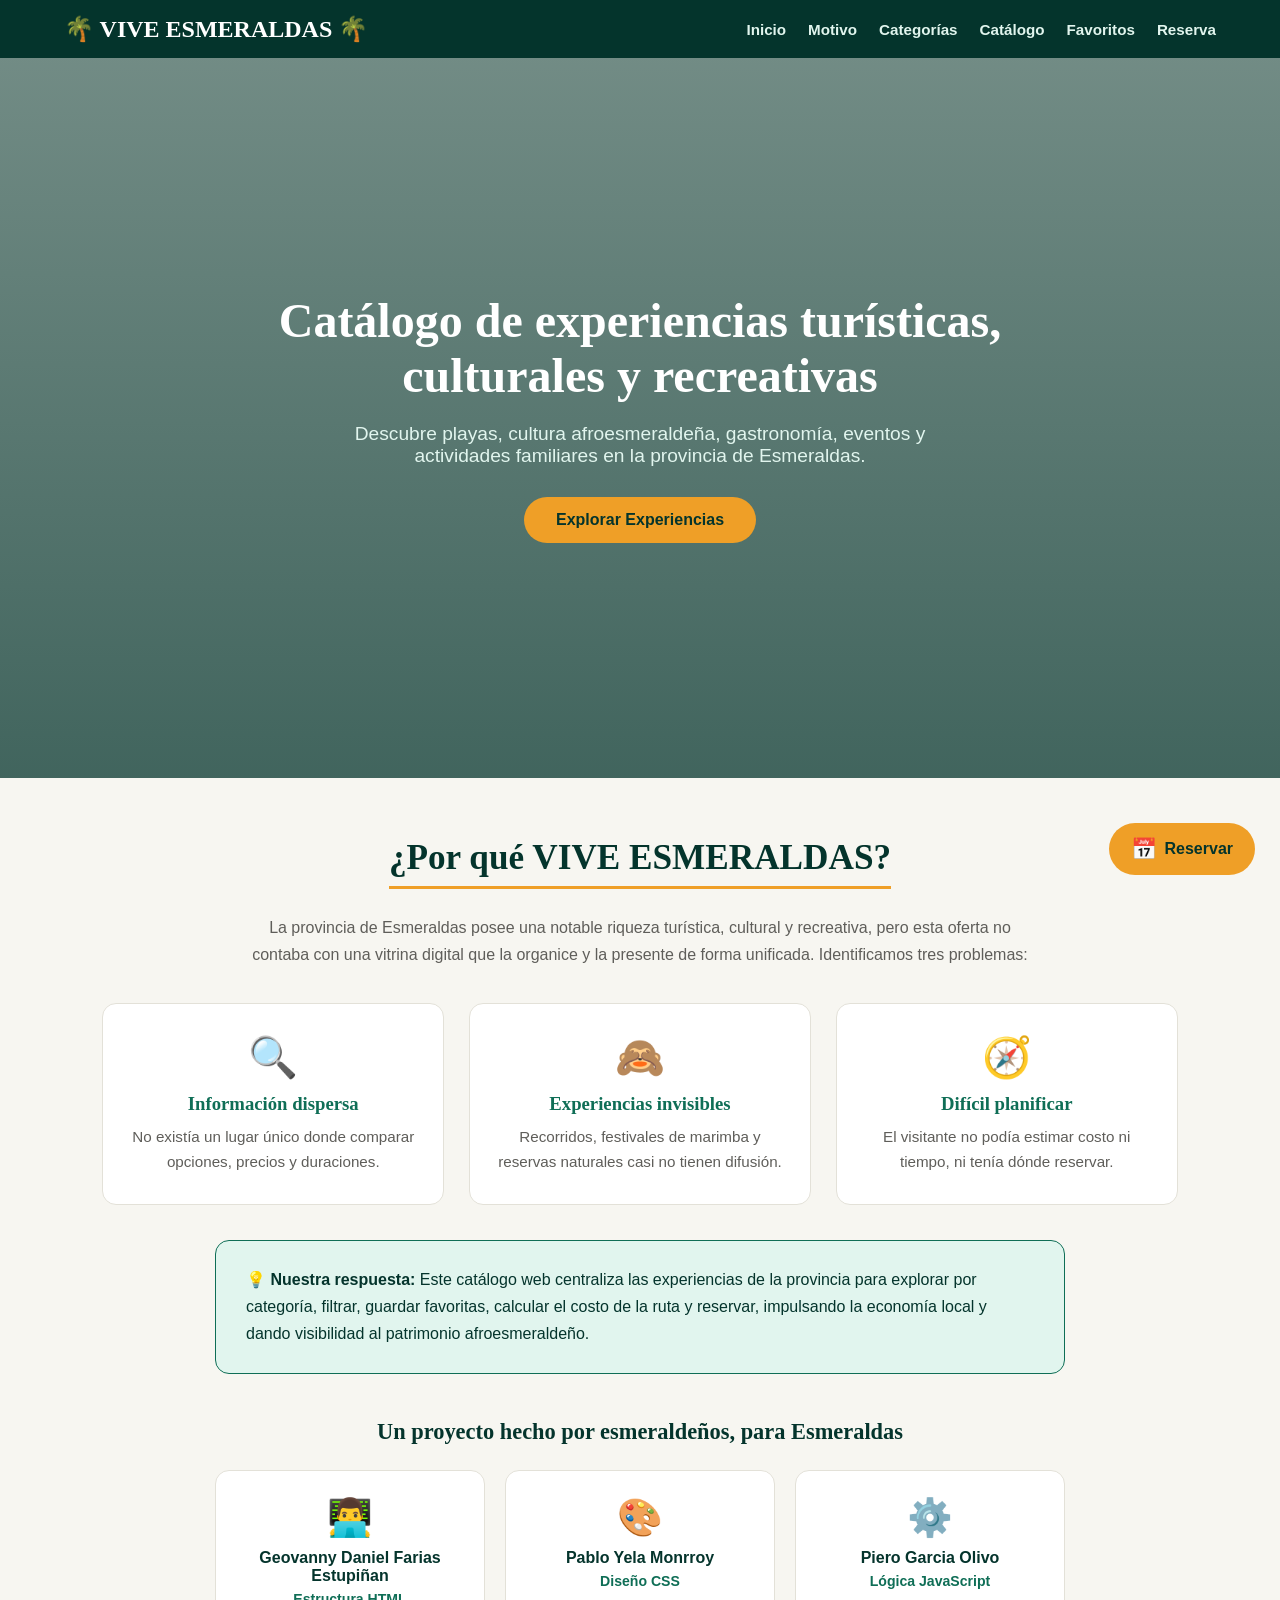
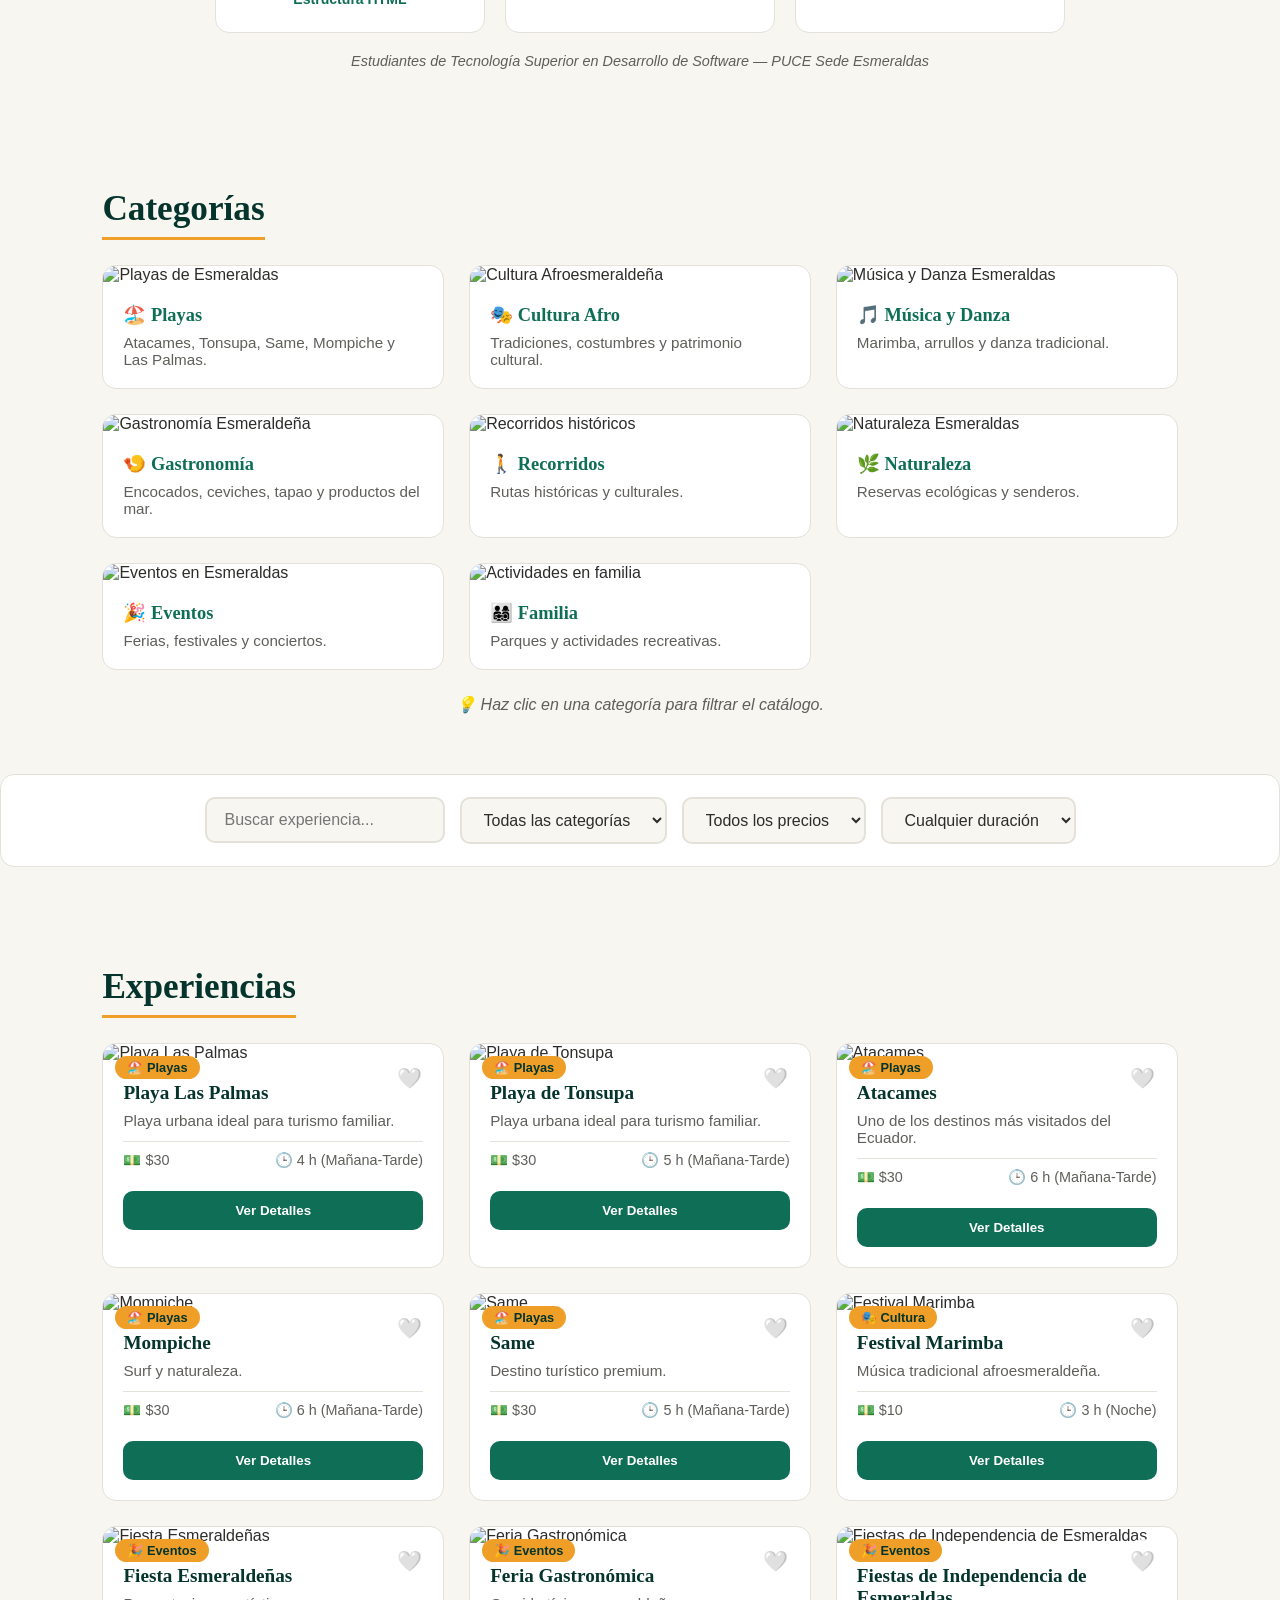
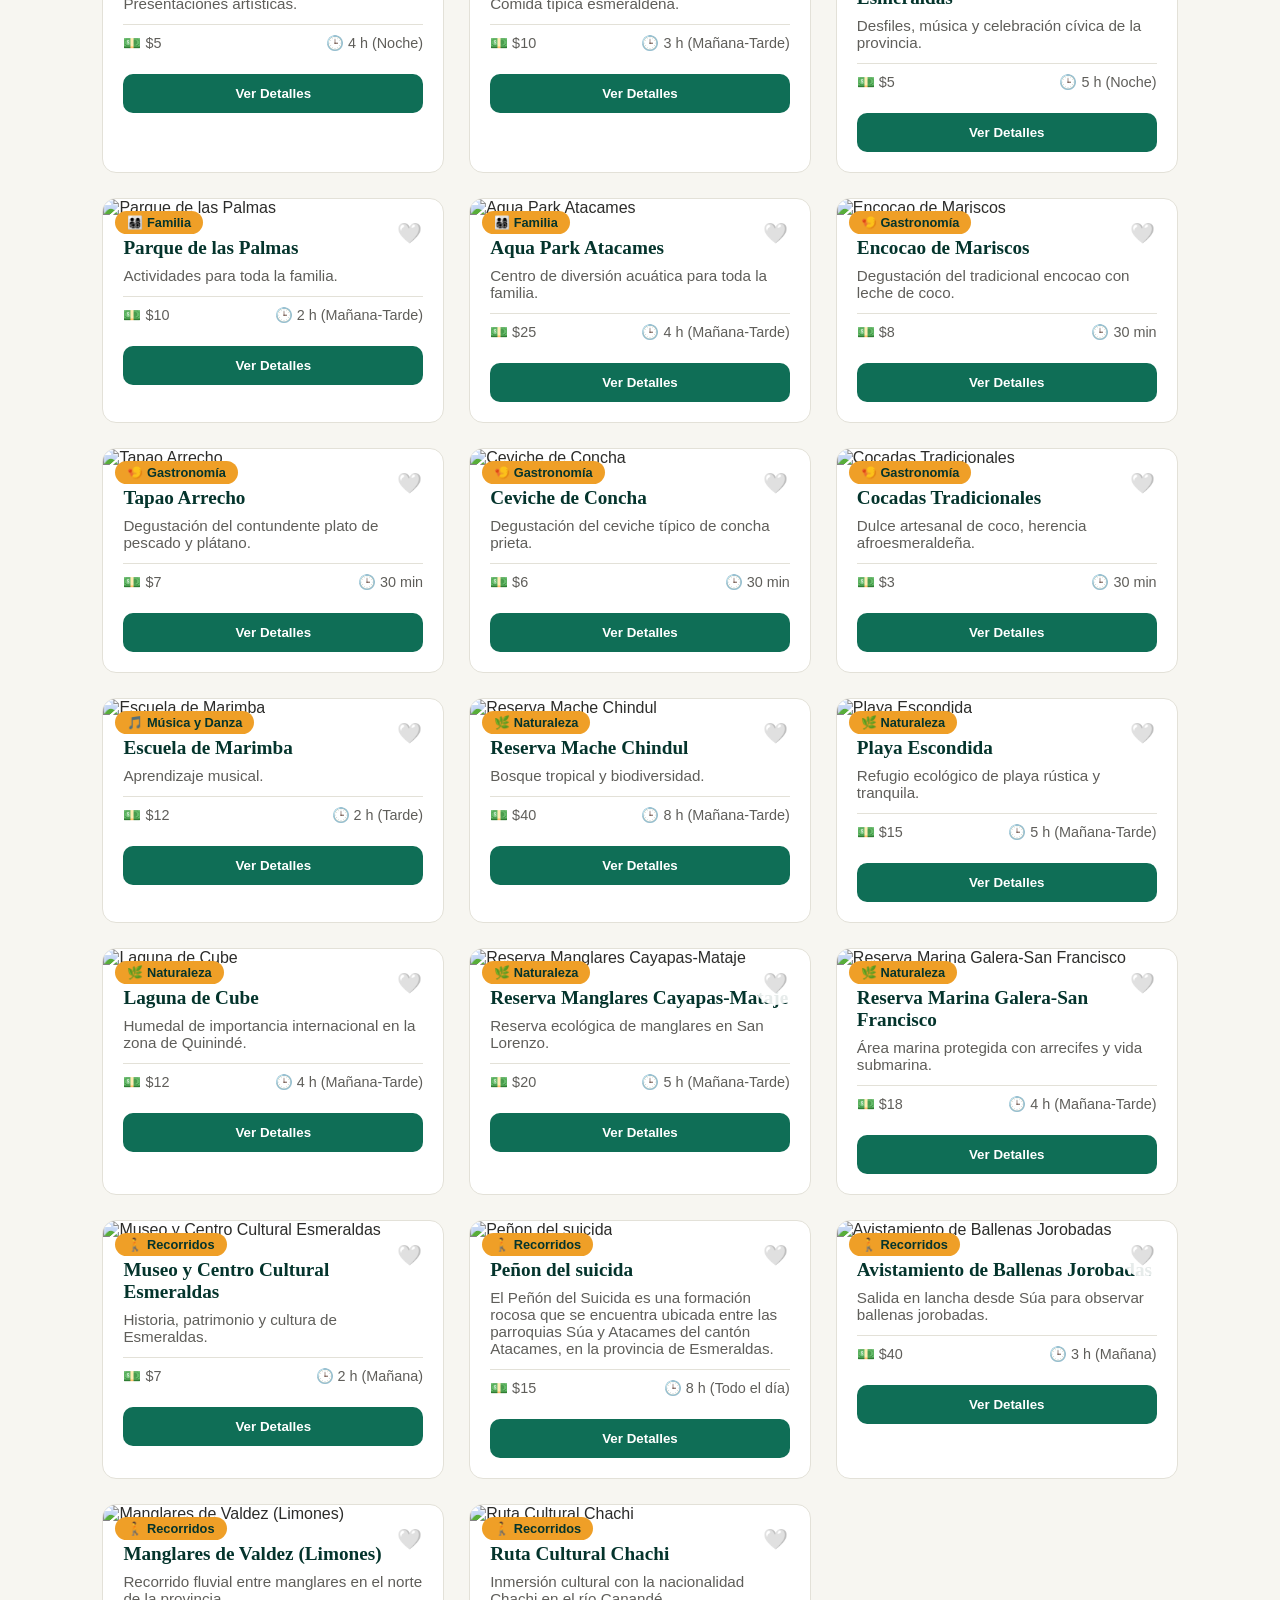
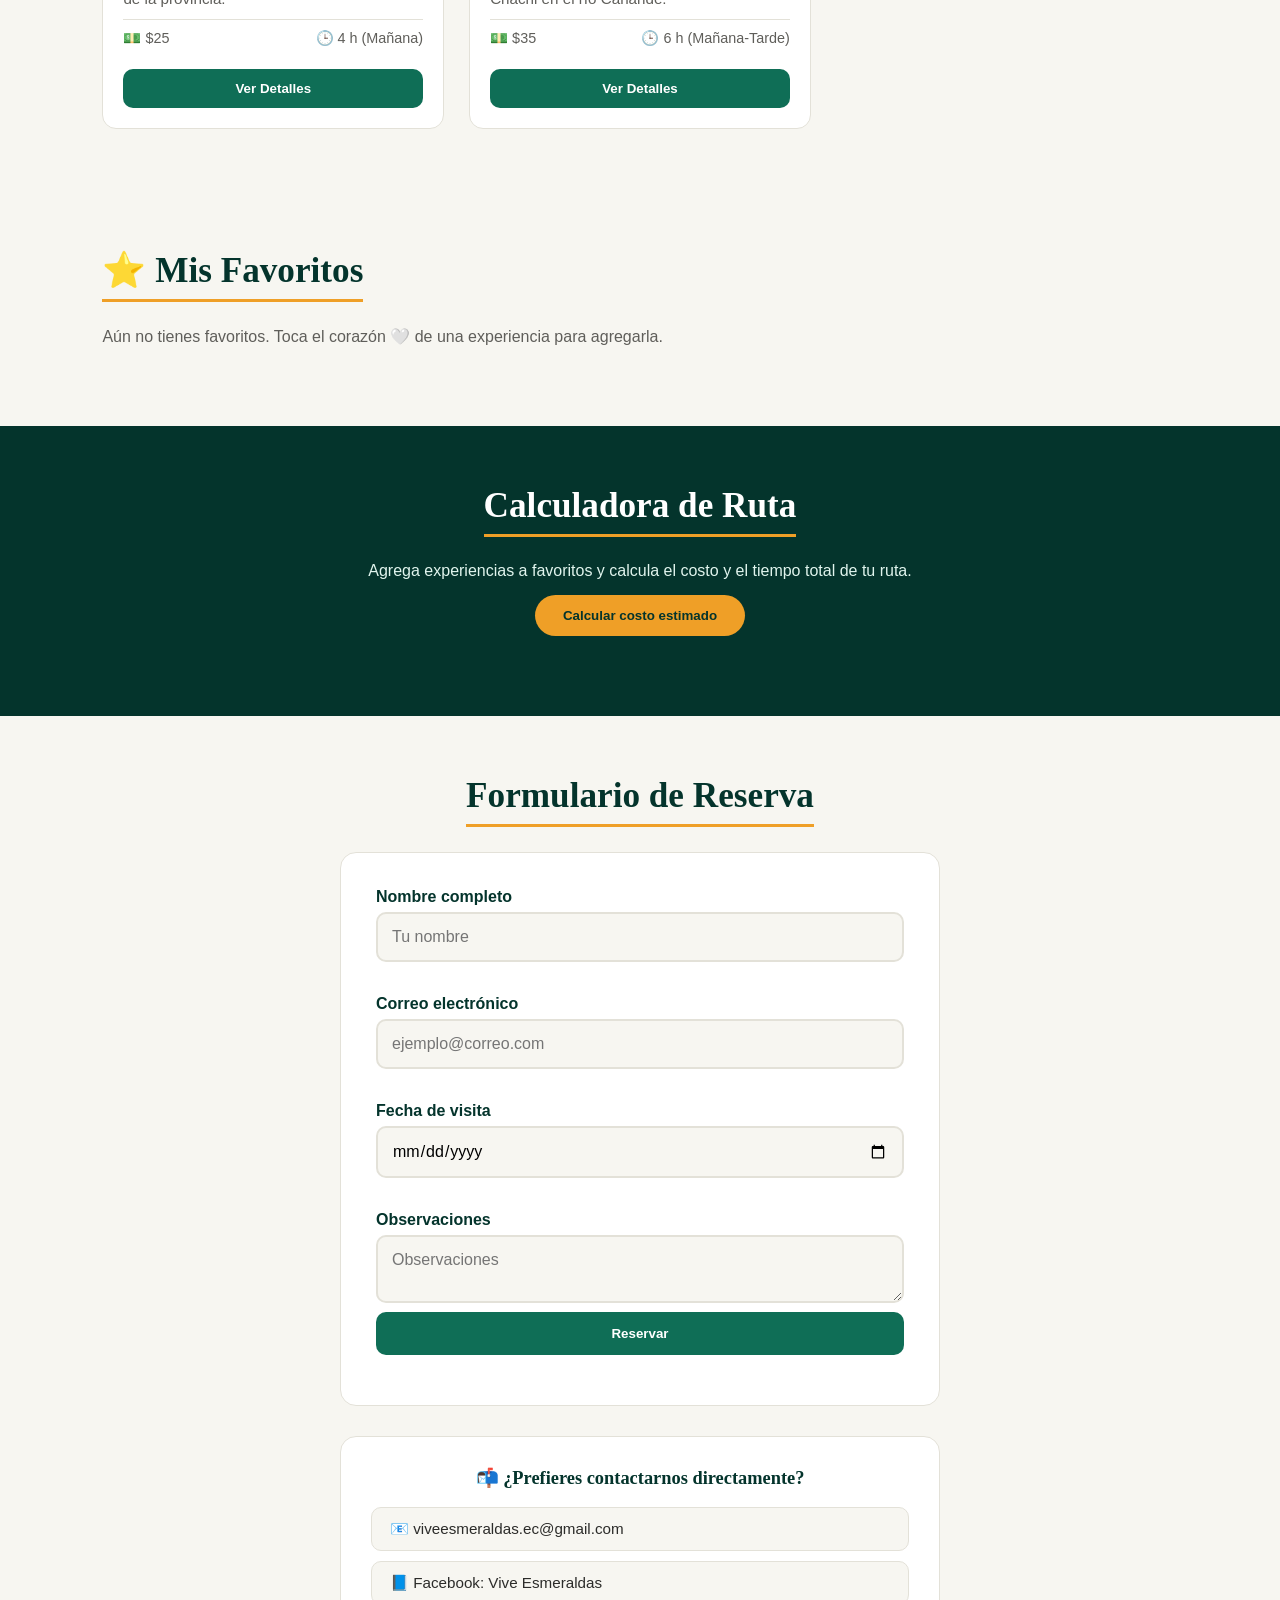
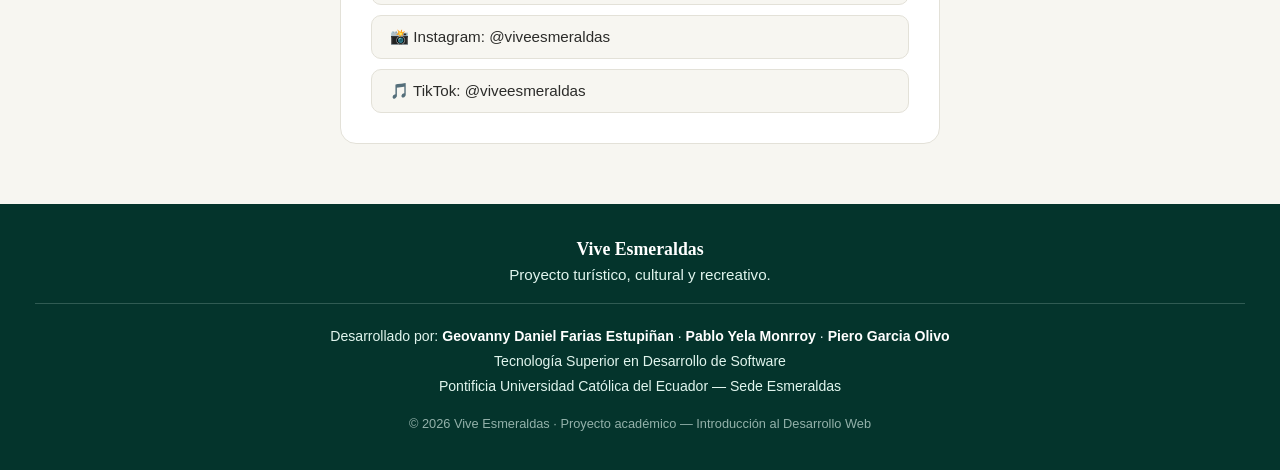
==== commit 6d5c19bc: "Actualizacion de contenido y experiencias del catalogo" ====
--- a/sitio-web/index.html
+++ b/sitio-web/index.html
@@ -1,242 +1,251 @@
 <!DOCTYPE html>
 <html lang="es">
 <head>
-<meta charset="UTF-8">
-<meta name="viewport" content="width=device-width, initial-scale=1.0">
-<title>Vive Esmeraldas - Turismo y Cultura</title>
-
-<link rel="stylesheet" href="styles.css">
+    <meta charset="UTF-8">
+    <meta name="viewport" content="width=device-width, initial-scale=1.0">
+    <title>Vive Esmeraldas - Turismo y Cultura</title>
+    <link rel="stylesheet" href="styles.css">
 </head>
 <body>
 
-<!-- ===== ENCABEZADO Y MENÚ DE NAVEGACIÓN ===== -->
-<header>
-<h1>🌴 VIVE ESMERALDAS 🌴</h1>
-<nav>
-<a href="#inicio">Inicio</a>
-<a href="#motivo">Motivo</a>
-<a href="#categorias">Categorías</a>
-<a href="#catalogo">Catálogo</a>
-<a href="#favoritos">Favoritos</a>
-<a href="#reserva">Reserva</a>
-</nav>
-</header>
-
-<main>
-
-<!-- ===== SECCIÓN DE PRESENTACIÓN (HERO) ===== -->
-<section id="inicio" class="hero">
-<div>
-<h2>Catálogo de experiencias turísticas, culturales y recreativas</h2>
-<p>Descubre playas, cultura afroesmeraldeña, gastronomía, eventos y actividades familiares en la provincia de Esmeraldas.</p>
-<a href="#catalogo" class="btn">Explorar Experiencias</a>
-</div>
-</section>
-
-<!-- ===== SECCIÓN MOTIVO: por qué hicimos la página ===== -->
-<section id="motivo">
-<h2>¿Por qué Vive Esmeraldas?</h2>
-<p class="motivo-intro">
-    La provincia de Esmeraldas posee una notable riqueza turística, cultural y recreativa, pero esta oferta
-    no contaba con una vitrina digital que la organice y la presente de forma unificada. Identificamos tres problemas:
-</p>
-<div class="motivo-grid">
-<div class="motivo-item">
-<span class="motivo-icono">🔍</span>
-<h3>Información dispersa</h3>
-<p>No existía un lugar único donde comparar opciones, precios y duraciones.</p>
-</div>
-<div class="motivo-item">
-<span class="motivo-icono">🙈</span>
-<h3>Experiencias invisibles</h3>
-<p>Recorridos, festivales de marimba y reservas naturales casi no tienen difusión.</p>
-</div>
-<div class="motivo-item">
-<span class="motivo-icono">🧭</span>
-<h3>Difícil planificar</h3>
-<p>El visitante no podía estimar costo ni tiempo, ni tenía dónde reservar.</p>
-</div>
-</div>
-<p class="motivo-solucion">
-    💡 <strong>Nuestra respuesta:</strong> este catálogo web centraliza las experiencias de la provincia
-    para explorar por categoría, filtrar, guardar favoritas, calcular el costo de la ruta y reservar,
-    impulsando la economía local y dando visibilidad al patrimonio afroesmeraldeño.
-</p>
-
-<div class="motivo-equipo">
-<h3>Un proyecto hecho por esmeraldeños, para Esmeraldas</h3>
-<div class="equipo-grid">
-<div class="equipo-miembro">
-<span class="equipo-avatar">👨‍💻</span>
-<h4>Geovanny Daniel Farias Estupiñan</h4>
-<p>Estructura HTML</p>
-</div>
-<div class="equipo-miembro">
-<span class="equipo-avatar">🎨</span>
-<h4>Pablo Yela Monrroy</h4>
-<p>Diseño CSS</p>
-</div>
-<div class="equipo-miembro">
-<span class="equipo-avatar">⚙️</span>
-<h4>Piero Garcia Olivo</h4>
-<p>Lógica JavaScript</p>
-</div>
-</div>
-<p class="equipo-carrera">Estudiantes de Tecnología Superior en Desarrollo de Software — PUCE Sede Esmeraldas</p>
-</div>
-</section>
-
-<!-- ===== SECCIÓN CATEGORÍAS (al hacer clic filtran el catálogo) ===== -->
-<section id="categorias">
-<h2>Categorías</h2>
-<div class="grid-categorias">
-<article class="categoria" onclick="filtrarPorCategoria('Playas')">
-<img src="https://images.unsplash.com/photo-1507525428034-b723cf961d3e?auto=format&fit=crop&w=900&q=80" alt="Playas de Esmeraldas">
-<div class="categoria-content"><h3>🏖️ Playas</h3><p>Atacames, Tonsupa, Same, Mompiche y Las Palmas.</p></div>
-</article>
-<article class="categoria" onclick="filtrarPorCategoria('Cultura')">
-<img src="https://ec.viajandox.com/uploads/Festival%20Internacional%20de%20M%C3%BAsica%20y%20Danza_4.jpg" alt="Cultura Afroesmeraldeña">
-<div class="categoria-content"><h3>🎭 Cultura Afro</h3><p>Tradiciones, costumbres y patrimonio cultural.</p></div>
-</article>
-<article class="categoria" onclick="filtrarPorCategoria('Música y Danza')">
-<img src="https://images.unsplash.com/photo-1499856871958-5b9627545d1a?auto=format&fit=crop&w=900&q=80" alt="Música y Danza Esmeraldas">
-<div class="categoria-content"><h3>🎵 Música y Danza</h3><p>Marimba, arrullos y danza tradicional.</p></div>
-</article>
-<article class="categoria" onclick="filtrarPorCategoria('Gastronomía')">
-<img src="https://images.unsplash.com/photo-1544620347-c4fd4a3d5957?auto=format&fit=crop&w=900&q=80" alt="Gastronomía Esmeraldeña">
-<div class="categoria-content"><h3>🍤 Gastronomía</h3><p>Encocados, ceviches, tapao y productos del mar.</p></div>
-</article>
-<article class="categoria" onclick="filtrarPorCategoria('Recorridos')">
-<img src="https://media.tacdn.com/media/attractions-splice-spp-674x446/0a/48/ed/d0.jpg" alt="Recorridos históricos">
-<div class="categoria-content"><h3>🚶 Recorridos</h3><p>Rutas históricas y culturales.</p></div>
-</article>
-<article class="categoria" onclick="filtrarPorCategoria('Naturaleza')">
-<img src="https://images.unsplash.com/photo-1518709268805-4e9042af9f23?auto=format&fit=crop&w=900&q=80" alt="Naturaleza Esmeraldas">
-<div class="categoria-content"><h3>🌿 Naturaleza</h3><p>Reservas ecológicas y senderos.</p></div>
-</article>
-<article class="categoria" onclick="filtrarPorCategoria('Eventos')">
-<img src="https://images.unsplash.com/photo-1493225457124-a3eb161ffa5f?auto=format&fit=crop&w=900&q=80" alt="Eventos en Esmeraldas">
-<div class="categoria-content"><h3>🎉 Eventos</h3><p>Ferias, festivales y conciertos.</p></div>
-</article>
-<article class="categoria" onclick="filtrarPorCategoria('Familia')">
-<img src="https://images.unsplash.com/photo-1506744038136-46273834b3fb?auto=format&fit=crop&w=900&q=80" alt="Actividades en familia">
-<div class="categoria-content"><h3>👨‍👩‍👧‍👦 Familia</h3><p>Parques y actividades recreativas.</p></div>
-</article>
-</div>
-<p class="categorias-hint">💡 Haz clic en una categoría para filtrar el catálogo.</p>
-</section>
-
-<!-- ===== BUSCADOR Y FILTROS ===== -->
-<section class="filtros">
-<input type="text" id="busqueda" placeholder="Buscar experiencia...">
-<select id="filtroCategoria">
-<option value="Todas">Todas las categorías</option>
-<option value="Playas">Playas</option>
-<option value="Cultura">Cultura Afro</option>
-<option value="Música y Danza">Música y Danza</option>
-<option value="Gastronomía">Gastronomía</option>
-<option value="Recorridos">Recorridos</option>
-<option value="Naturaleza">Naturaleza</option>
-<option value="Eventos">Eventos</option>
-<option value="Familia">Familia</option>
-</select>
-<select id="filtroPrecio">
-<option value="todos">Todos los precios</option>
-<option value="20">Hasta $20</option>
-<option value="40">Hasta $40</option>
-<option value="60">Hasta $60</option>
-</select>
-<select id="filtroDuracion">
-<option value="todas">Cualquier duración</option>
-<option value="2">Hasta 2 horas</option>
-<option value="5">Hasta 5 horas</option>
-<option value="8">Hasta 8 horas</option>
-</select>
-</section>
-
-<!-- ===== CATÁLOGO (las tarjetas las genera JavaScript) ===== -->
-<section id="catalogo">
-<h2>Experiencias</h2>
-<div id="cards" class="cards"></div>
-</section>
-
-<!-- ===== FAVORITOS ===== -->
-<section id="favoritos">
-<h2>⭐ Mis Favoritos</h2>
-<p id="mensajeFavoritos">Aún no tienes favoritos. Toca el corazón 🤍 de una experiencia para agregarla.</p>
-<div id="listaFavoritos" class="cards"></div>
-</section>
-
-<!-- ===== CALCULADORA DE RUTA (funcionalidad adicional) ===== -->
-<section class="ruta">
-<h2>Calculadora de Ruta</h2>
-<p>Agrega experiencias a favoritos y calcula el costo y el tiempo total de tu ruta.</p>
-<button onclick="calcularRuta()">Calcular costo estimado</button>
-<h3 id="resultadoRuta"></h3>
-</section>
-
-<!-- ===== FORMULARIO DE RESERVA + CONTACTO ===== -->
-<section id="reserva">
-<h2>Formulario de Reserva</h2>
-<form id="formulario" novalidate>
-<label for="nombre">Nombre completo</label>
-<input type="text" id="nombre" name="nombre" placeholder="Tu nombre">
-<span class="error" id="errorNombre"></span>
-
-<label for="correo">Correo electrónico</label>
-<input type="email" id="correo" name="correo" placeholder="ejemplo@correo.com">
-<span class="error" id="errorCorreo"></span>
-
-<label for="fecha">Fecha de visita</label>
-<input type="date" id="fecha" name="fecha">
-<span class="error" id="errorFecha"></span>
-
-<label for="observaciones">Observaciones</label>
-<textarea id="observaciones" name="observaciones" placeholder="Observaciones"></textarea>
-
-<button type="submit">Reservar</button>
-<p id="mensajeReserva"></p>
-</form>
-
-<div class="contacto-box">
-<h3>📬 ¿Prefieres contactarnos directamente?</h3>
-<div class="contacto-links">
-<a href="mailto:viveesmeraldas.ec@gmail.com" class="contacto-item">📧 viveesmeraldas.ec@gmail.com</a>
-<a href="https://www.facebook.com" target="_blank" rel="noopener" class="contacto-item">📘 Facebook: Vive Esmeraldas</a>
-<a href="https://www.instagram.com" target="_blank" rel="noopener" class="contacto-item">📸 Instagram: @viveesmeraldas</a>
-<a href="https://www.tiktok.com" target="_blank" rel="noopener" class="contacto-item">🎵 TikTok: @viveesmeraldas</a>
-</div>
-</div>
-</section>
-
-</main>
-
-<!-- ===== VENTANA DE DETALLES (modal, oculta hasta que se abre) ===== -->
-<div class="modal" id="modal">
-<div class="modal-content">
-<span onclick="cerrarModal()">&times;</span>
-<div id="contenidoModal"></div>
-</div>
-</div>
-
-<!-- ===== BOTÓN FLOTANTE DE RESERVA ===== -->
-<a href="#reserva" class="btn-flotante" title="Reserva tu experiencia">
-<span class="btn-flotante-icono">📅</span>
-<span class="btn-flotante-texto">Reservar</span>
-</a>
-
-<!-- ===== PIE DE PÁGINA ===== -->
-<footer>
-<h3>Vive Esmeraldas</h3>
-<p>Proyecto turístico, cultural y recreativo.</p>
-<div class="footer-info">
-<p class="footer-equipo">Desarrollado por: <strong>Geovanny Daniel Farias Estupiñan</strong> · <strong>Pablo Yela Monrroy</strong> · <strong>Piero Garcia Olivo</strong></p>
-<p>Tecnología Superior en Desarrollo de Software</p>
-<p>Pontificia Universidad Católica del Ecuador — Sede Esmeraldas</p>
-<p class="footer-copy">© 2026 Vive Esmeraldas · Proyecto académico — Introducción al Desarrollo Web</p>
-</div>
-</footer>
-
-<script src="script.js"></script>
+    <header>
+        <h1>🌴 VIVE ESMERALDAS 🌴</h1>
+        <nav>
+            <a href="#inicio">Inicio</a>
+            <a href="#motivo">Motivo</a>
+            <a href="#categorias">Categorías</a>
+            <a href="#catalogo">Catálogo</a>
+            <a href="#favoritos">Favoritos</a>
+            <a href="#reserva">Reserva</a>
+        </nav>
+    </header>
+
+    <main>
+        <section id="inicio" class="hero">
+            <div>
+                <h2>Catálogo de experiencias turísticas, culturales y recreativas</h2>
+                <p>Descubre playas, cultura afroesmeraldeña, gastronomía, eventos y actividades familiares en la provincia de Esmeraldas.</p>
+                <a href="#catalogo" class="btn">Explorar Experiencias</a>
+            </div>
+        </section>
+
+        <section id="motivo">
+            <h2>¿Por qué VIVE ESMERALDAS?</h2>
+            <p class="motivo-intro">
+                La provincia de Esmeraldas posee una notable riqueza turística, cultural y recreativa, pero esta oferta
+                no contaba con una vitrina digital que la organice y la presente de forma unificada. Identificamos tres problemas:
+            </p>
+            <div class="motivo-grid">
+                <div class="motivo-item">
+                    <span class="motivo-icono">🔍</span>
+                    <h3>Información dispersa</h3>
+                    <p>No existía un lugar único donde comparar opciones, precios y duraciones.</p>
+                </div>
+                <div class="motivo-item">
+                    <span class="motivo-icono">🙈</span>
+                    <h3>Experiencias invisibles</h3>
+                    <p>Recorridos, festivales de marimba y reservas naturales casi no tienen difusión.</p>
+                </div>
+                <div class="motivo-item">
+                    <span class="motivo-icono">🧭</span>
+                    <h3>Difícil planificar</h3>
+                    <p>El visitante no podía estimar costo ni tiempo, ni tenía dónde reservar.</p>
+                </div>
+            </div>
+            <p class="motivo-solucion">
+                💡 <strong>Nuestra respuesta:</strong> Este catálogo web centraliza las experiencias de la provincia
+                para explorar por categoría, filtrar, guardar favoritas, calcular el costo de la ruta y reservar,
+                impulsando la economía local y dando visibilidad al patrimonio afroesmeraldeño.
+            </p>
+
+            <div class="motivo-equipo">
+                <h3>Un proyecto hecho por esmeraldeños, para Esmeraldas</h3>
+                <div class="equipo-grid">
+                    <div class="equipo-miembro">
+                        <span class="equipo-avatar">👨‍💻</span>
+                        <h4>Geovanny Daniel Farias Estupiñan</h4>
+                        <p>Estructura HTML</p>
+                    </div>
+                    <div class="equipo-miembro">
+                        <span class="equipo-avatar">🎨</span>
+                        <h4>Pablo Yela Monrroy</h4>
+                        <p>Diseño CSS</p>
+                    </div>
+                    <div class="equipo-miembro">
+                        <span class="equipo-avatar">⚙️</span>
+                        <h4>Piero Garcia Olivo</h4>
+                        <p>Lógica JavaScript</p>
+                    </div>
+                </div>
+                <p class="equipo-carrera">Estudiantes de Tecnología Superior en Desarrollo de Software — PUCE Sede Esmeraldas</p>
+            </div>
+        </section>
+
+        <section id="categorias">
+            <h2>Categorías</h2>
+            <div class="grid-categorias">
+                <article class="categoria" onclick="filtrarPorCategoria('Playas')">
+                    <img src="https://images.unsplash.com/photo-1507525428034-b723cf961d3e?auto=format&fit=crop&w=900&q=80" alt="Playas de Esmeraldas">
+                    <div class="categoria-content">
+                        <h3>🏖️ Playas</h3>
+                        <p>Atacames, Tonsupa, Same, Mompiche y Las Palmas.</p>
+                    </div>
+                </article>
+                <article class="categoria" onclick="filtrarPorCategoria('Cultura')">
+                    <img src="https://blogger.googleusercontent.com/img/b/R29vZ2xl/AVvXsEipLS4pLKmpaXxLeDOykxY0au1bTWsHOfLyaPm6LOGaatTErAXDiYfcSViKcoX7a59pjfbBKOrKpzjUUENtAvYxQVD5f8_9ZAtCMdDJmt2BPsGvHdDdDJqw_XVokigGrJEX8EPQ3J4dzLJN/s1600/MArimba-1894.gif" alt="Cultura Afroesmeraldeña">
+                    <div class="categoria-content">
+                        <h3>🎭 Cultura Afro</h3>
+                        <p>Tradiciones, costumbres y patrimonio cultural.</p>
+                    </div>
+                </article>
+                <article class="categoria" onclick="filtrarPorCategoria('Música y Danza')">
+                    <img src="https://ec.viajandox.com/uploads/Festival%20Internacional%20de%20M%C3%BAsica%20y%20Danza_4.jpg" alt="Música y Danza Esmeraldas">
+                    <div class="categoria-content">
+                        <h3>🎵 Música y Danza</h3>
+                        <p>Marimba, arrullos y danza tradicional.</p>
+                    </div>
+                </article>
+                <article class="categoria" onclick="filtrarPorCategoria('Gastronomía')">
+                    <img src="https://encrypted-tbn0.gstatic.com/images?q=tbn:ANd9GcTYJOJFRXUDIpqzGhZbhh2L96sFYdQR8ybivuuacZxUTRA2KWJDIZlyRtI&s=10" alt="Gastronomía Esmeraldeña">
+                    <div class="categoria-content">
+                        <h3>🍤 Gastronomía</h3>
+                        <p>Encocados, ceviches, tapao y productos del mar.</p>
+                    </div>
+                </article>
+                <article class="categoria" onclick="filtrarPorCategoria('Recorridos')">
+                    <img src="https://encrypted-tbn0.gstatic.com/images?q=tbn:ANd9GcQc3rGD9fwU9rfwUADHQokAbo2xf_SLKVw0k3cEd8_Qlb58HvEppO-4ToN-&s=10" alt="Recorridos históricos">
+                    <div class="categoria-content">
+                        <h3>🚶 Recorridos</h3>
+                        <p>Rutas históricas y culturales.</p>
+                    </div>
+                </article>
+                <article class="categoria" onclick="filtrarPorCategoria('Naturaleza')">
+                    <img src="https://www.relatosesmeraldenos.com/wp-content/uploads/2023/03/propuesta-2-4-6.jpg" alt="Naturaleza Esmeraldas">
+                    <div class="categoria-content">
+                        <h3>🌿 Naturaleza</h3>
+                        <p>Reservas ecológicas y senderos.</p>
+                    </div>
+                </article>
+                <article class="categoria" onclick="filtrarPorCategoria('Eventos')">
+                    <img src="https://www.lahora.com.ec/__export/1754314483982/sites/lahora/img/2025/08/04/esmeraldas_celebra_205_axos_con_eventos_turxsticos_masivos_.jpg_788386075.jpg" alt="Eventos en Esmeraldas">
+                    <div class="categoria-content">
+                        <h3>🎉 Eventos</h3>
+                        <p>Ferias, festivales y conciertos.</p>
+                    </div>
+                </article>
+                <article class="categoria" onclick="filtrarPorCategoria('Familia')">
+                    <img src="https://encrypted-tbn0.gstatic.com/images?q=tbn:ANd9GcQ4rTmFmoE8cZ69fOgpkDN3dTQfJAqXQxCMhGl_VusOnSKF9tbl2JRy-Oyw&s=10" alt="Actividades en familia">
+                    <div class="categoria-content">
+                        <h3>👨‍👩‍👧‍👦 Familia</h3>
+                        <p>Parques y actividades recreativas.</p>
+                    </div>
+                </article>
+            </div>
+            <p class="categorias-hint">💡 Haz clic en una categoría para filtrar el catálogo.</p>
+        </section>
+
+        <section class="filtros">
+            <input type="text" id="busqueda" placeholder="Buscar experiencia...">
+            <select id="filtroCategoria">
+                <option value="Todas">Todas las categorías</option>
+                <option value="Playas">Playas</option>
+                <option value="Cultura">Cultura Afro</option>
+                <option value="Música y Danza">Música y Danza</option>
+                <option value="Gastronomía">Gastronomía</option>
+                <option value="Recorridos">Recorridos</option>
+                <option value="Naturaleza">Naturaleza</option>
+                <option value="Eventos">Eventos</option>
+                <option value="Familia">Familia</option>
+            </select>
+            <select id="filtroPrecio">
+                <option value="todos">Todos los precios</option>
+                <option value="20">Hasta $20</option>
+                <option value="40">Hasta $40</option>
+                <option value="60">Hasta $60</option>
+            </select>
+            <select id="filtroDuracion">
+                <option value="todas">Cualquier duración</option>
+                <option value="2">Hasta 2 horas</option>
+                <option value="5">Hasta 5 horas</option>
+                <option value="8">Hasta 8 horas</option>
+            </select>
+        </section>
+
+        <section id="catalogo">
+            <h2>Experiencias</h2>
+            <div id="cards" class="cards"></div>
+        </section>
+
+        <section id="favoritos">
+            <h2>⭐ Mis Favoritos</h2>
+            <p id="mensajeFavoritos">Aún no tienes favoritos. Toca el corazón 🤍 de una experiencia para agregarla.</p>
+            <div id="listaFavoritos" class="cards"></div>
+        </section>
+
+        <section class="ruta">
+            <h2>Calculadora de Ruta</h2>
+            <p>Agrega experiencias a favoritos y calcula el costo y el tiempo total de tu ruta.</p>
+            <button onclick="calcularRuta()">Calcular costo estimado</button>
+            <h3 id="resultadoRuta"></h3>
+        </section>
+
+        <section id="reserva">
+            <h2>Formulario de Reserva</h2>
+            <form id="formulario" novalidate>
+                <label for="nombre">Nombre completo</label>
+                <input type="text" id="nombre" name="nombre" placeholder="Tu nombre">
+                <span class="error" id="errorNombre"></span>
+
+                <label for="correo">Correo electrónico</label>
+                <input type="email" id="correo" name="correo" placeholder="ejemplo@correo.com">
+                <span class="error" id="errorCorreo"></span>
+
+                <label for="fecha">Fecha de visita</label>
+                <input type="date" id="fecha" name="fecha">
+                <span class="error" id="errorFecha"></span>
+
+                <label for="observaciones">Observaciones</label>
+                <textarea id="observaciones" name="observaciones" placeholder="Observaciones"></textarea>
+
+                <button type="submit">Reservar</button>
+                <p id="mensajeReserva"></p>
+            </form>
+
+            <div class="contacto-box">
+                <h3>📬 ¿Prefieres contactarnos directamente?</h3>
+                <div class="contacto-links">
+                    <a href="mailto:viveesmeraldas.ec@gmail.com" class="contacto-item">📧 viveesmeraldas.ec@gmail.com</a>
+                    <a href="https://www.facebook.com" target="_blank" rel="noopener" class="contacto-item">📘 Facebook: Vive Esmeraldas</a>
+                    <a href="https://www.instagram.com" target="_blank" rel="noopener" class="contacto-item">📸 Instagram: @viveesmeraldas</a>
+                    <a href="https://www.tiktok.com" target="_blank" rel="noopener" class="contacto-item">🎵 TikTok: @viveesmeraldas</a>
+                </div>
+            </div>
+        </section>
+    </main>
+
+    <div class="modal" id="modal">
+        <div class="modal-content">
+            <span onclick="cerrarModal()">&times;</span>
+            <div id="contenidoModal"></div>
+        </div>
+    </div>
+
+    <a href="#reserva" class="btn-flotante" title="Reserva tu experiencia">
+        <span class="btn-flotante-icono">📅</span>
+        <span class="btn-flotante-texto">Reservar</span>
+    </a>
+
+    <footer>
+        <h3>Vive Esmeraldas</h3>
+        <p>Proyecto turístico, cultural y recreativo.</p>
+        <div class="footer-info">
+            <p class="footer-equipo">Desarrollado por: <strong>Geovanny Daniel Farias Estupiñan</strong> · <strong>Pablo Yela Monrroy</strong> · <strong>Piero Garcia Olivo</strong></p>
+            <p>Tecnología Superior en Desarrollo de Software</p>
+            <p>Pontificia Universidad Católica del Ecuador — Sede Esmeraldas</p>
+            <p class="footer-copy">© 2026 Vive Esmeraldas · Proyecto académico — Introducción al Desarrollo Web</p>
+        </div>
+    </footer>
+
+    <script src="script.js"></script>
 </body>
-</html>
+</html>
--- a/sitio-web/styles.css
+++ b/sitio-web/styles.css
@@ -1,13 +1,4 @@
-/* =========================================================
-   VIVE ESMERALDAS - styles.css
-   Estilos de la página. Técnicas usadas (vistas en clase):
-   - Box Model: padding, margin, border, border-radius (Clase 7)
-   - Flexbox para menús y filas (Clase 9)
-   - CSS Grid para las cuadrículas de tarjetas (Clase 11)
-   - position, z-index, object-fit (Clase 13)
-   - Diseño responsive con media queries (Clase 10)
-   Paleta verde de Esmeraldas (colores en hexadecimal).
-   ========================================================= */
+
 
 * {
   margin: 0;
@@ -15,6 +6,13 @@
   box-sizing: border-box;
   font-family: 'Segoe UI', Tahoma, Geneva, Verdana, sans-serif;
 }
+.hero p {
+  font-size: 1.2rem;
+  max-width: 620px;
+  margin: 0 auto 20px auto; 
+  color: #E1F5EE;
+  text-align: center; 
+}
 
 html {
   scroll-behavior: smooth;
@@ -30,7 +28,7 @@
   font-family: Georgia, 'Times New Roman', serif;
 }
 
-/* ===== ENCABEZADO Y MENÚ (Flexbox + position sticky) ===== */
+
 header {
   background: #04342C;
   color: white;
@@ -64,7 +62,7 @@
   color: #EF9F27;
 }
 
-/* ===== SECCIÓN DE PRESENTACIÓN (HERO) ===== */
+
 .hero {
   height: 80vh;
   display: flex;
@@ -114,7 +112,6 @@
   color: #0F6E56;
 }
 
-/* ===== ESTILO GENERAL DE LAS SECCIONES ===== */
 section {
   padding: 60px 8%;
   scroll-margin-top: 80px;
@@ -129,7 +126,7 @@
   padding-bottom: 8px;
 }
 
-/* ===== SECCIÓN MOTIVO ===== */
+
 #motivo {
   text-align: center;
 }
@@ -238,7 +235,7 @@
   font-style: italic;
 }
 
-/* ===== CATEGORÍAS (CSS Grid) ===== */
+
 .grid-categorias {
   display: grid;
   grid-template-columns: repeat(auto-fit, minmax(260px, 1fr));
@@ -288,7 +285,7 @@
   font-style: italic;
 }
 
-/* ===== BUSCADOR Y FILTROS (Flexbox) ===== */
+
 .filtros {
   display: flex;
   gap: 15px;
@@ -321,7 +318,7 @@
   border-color: #0F6E56;
 }
 
-/* ===== TARJETAS DEL CATÁLOGO (CSS Grid + diseño B) ===== */
+
 .cards {
   display: grid;
   grid-template-columns: repeat(auto-fit, minmax(300px, 1fr));
@@ -459,7 +456,7 @@
   color: #5F5E5A;
 }
 
-/* ===== VENTANA DE DETALLES (modal, position fixed) ===== */
+
 .modal {
   display: none;
   position: fixed;
@@ -529,7 +526,7 @@
   color: white;
 }
 
-/* ===== CALCULADORA DE RUTA ===== */
+
 .ruta {
   text-align: center;
   background: #04342C;
@@ -568,7 +565,7 @@
   font-size: 1.1rem;
 }
 
-/* ===== FORMULARIO DE RESERVA ===== */
+
 #reserva {
   text-align: center;
 }
@@ -644,7 +641,7 @@
   background: #04342C;
 }
 
-/* ===== BLOQUE DE CONTACTO ===== */
+
 .contacto-box {
   max-width: 600px;
   margin: 30px auto 0;
@@ -685,7 +682,7 @@
   color: #04342C;
 }
 
-/* ===== BOTÓN FLOTANTE DE RESERVA (position fixed) ===== */
+
 .btn-flotante {
   position: fixed;
   bottom: 25px;
@@ -712,7 +709,7 @@
   font-size: 1.3rem;
 }
 
-/* ===== PIE DE PÁGINA ===== */
+
 footer {
   background: #04342C;
   color: #E1F5EE;
@@ -744,7 +741,7 @@
   font-size: 0.8rem;
 }
 
-/* ===== DISEÑO RESPONSIVE (Clase 10: media queries) ===== */
+
 @media (max-width: 768px) {
   header {
     flex-direction: column;
@@ -785,4 +782,4 @@
   .btn-flotante-texto {
     display: none;
   }
-}
+}
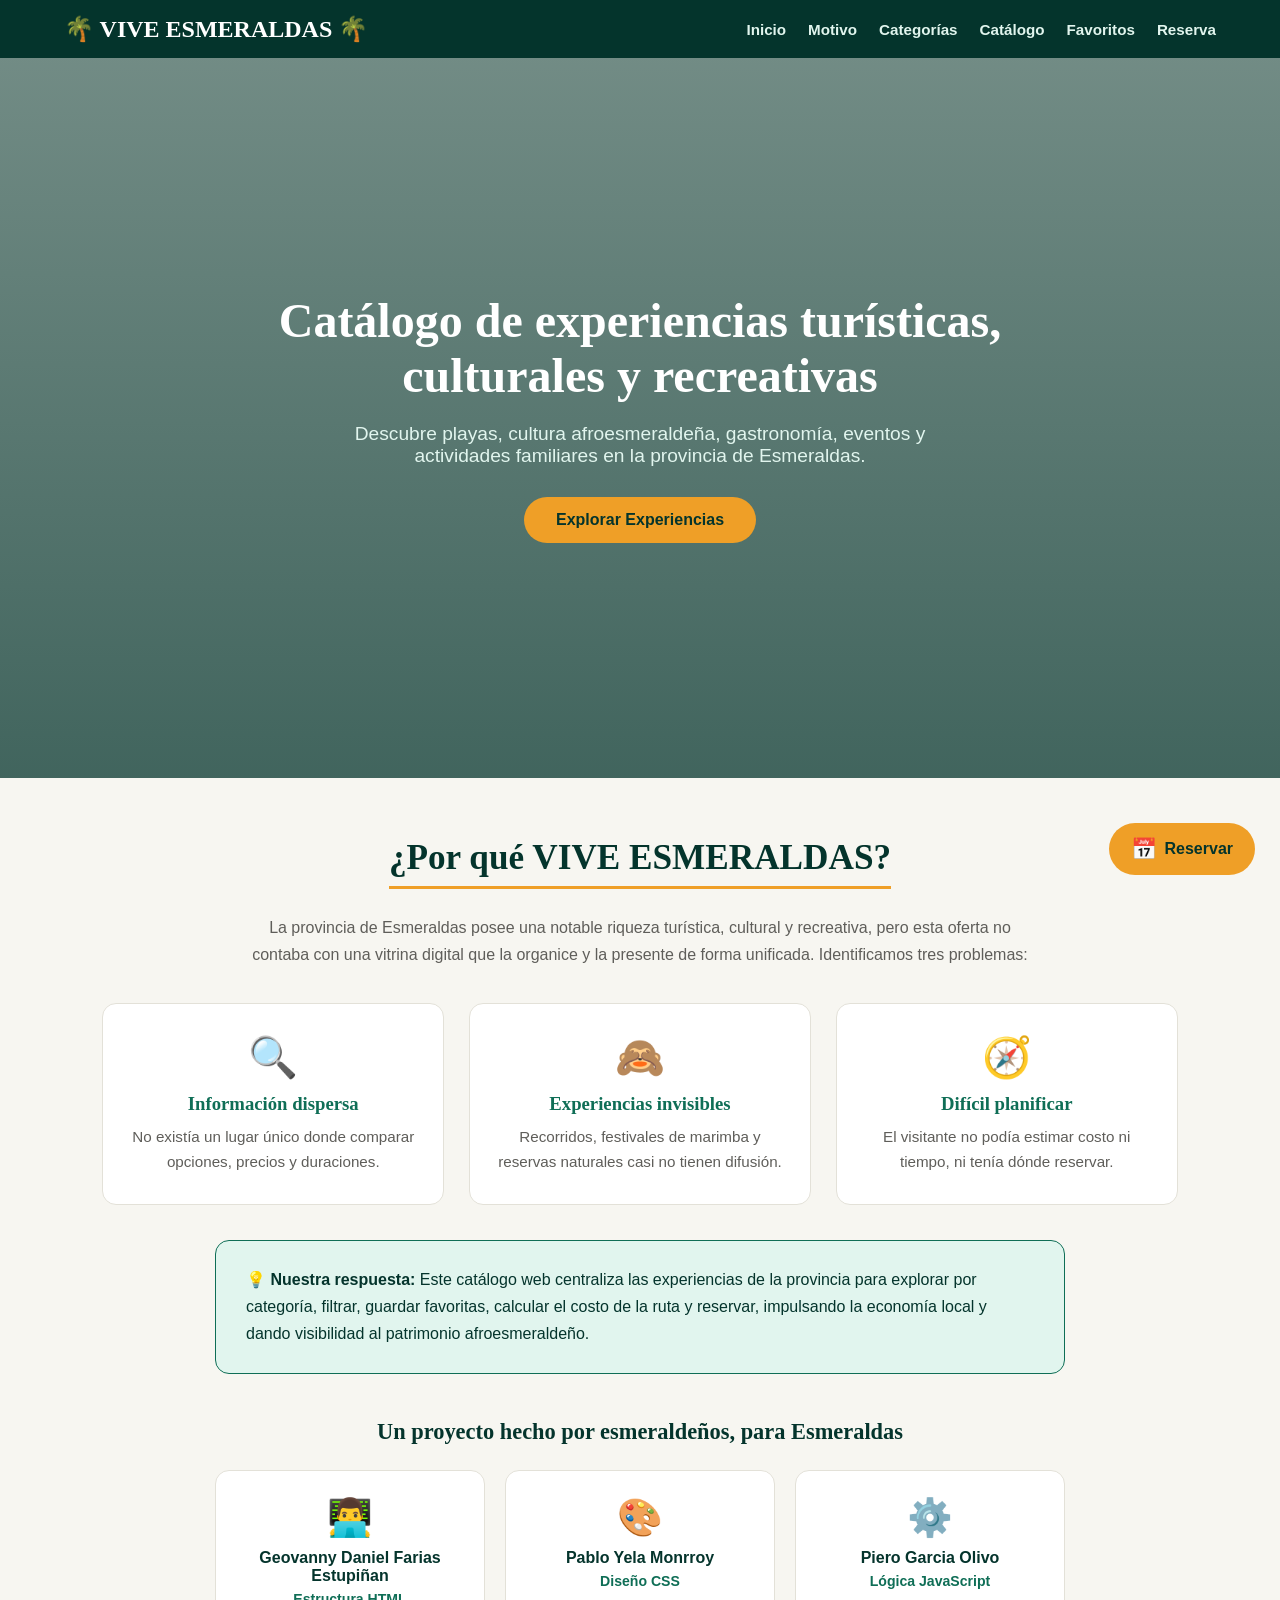
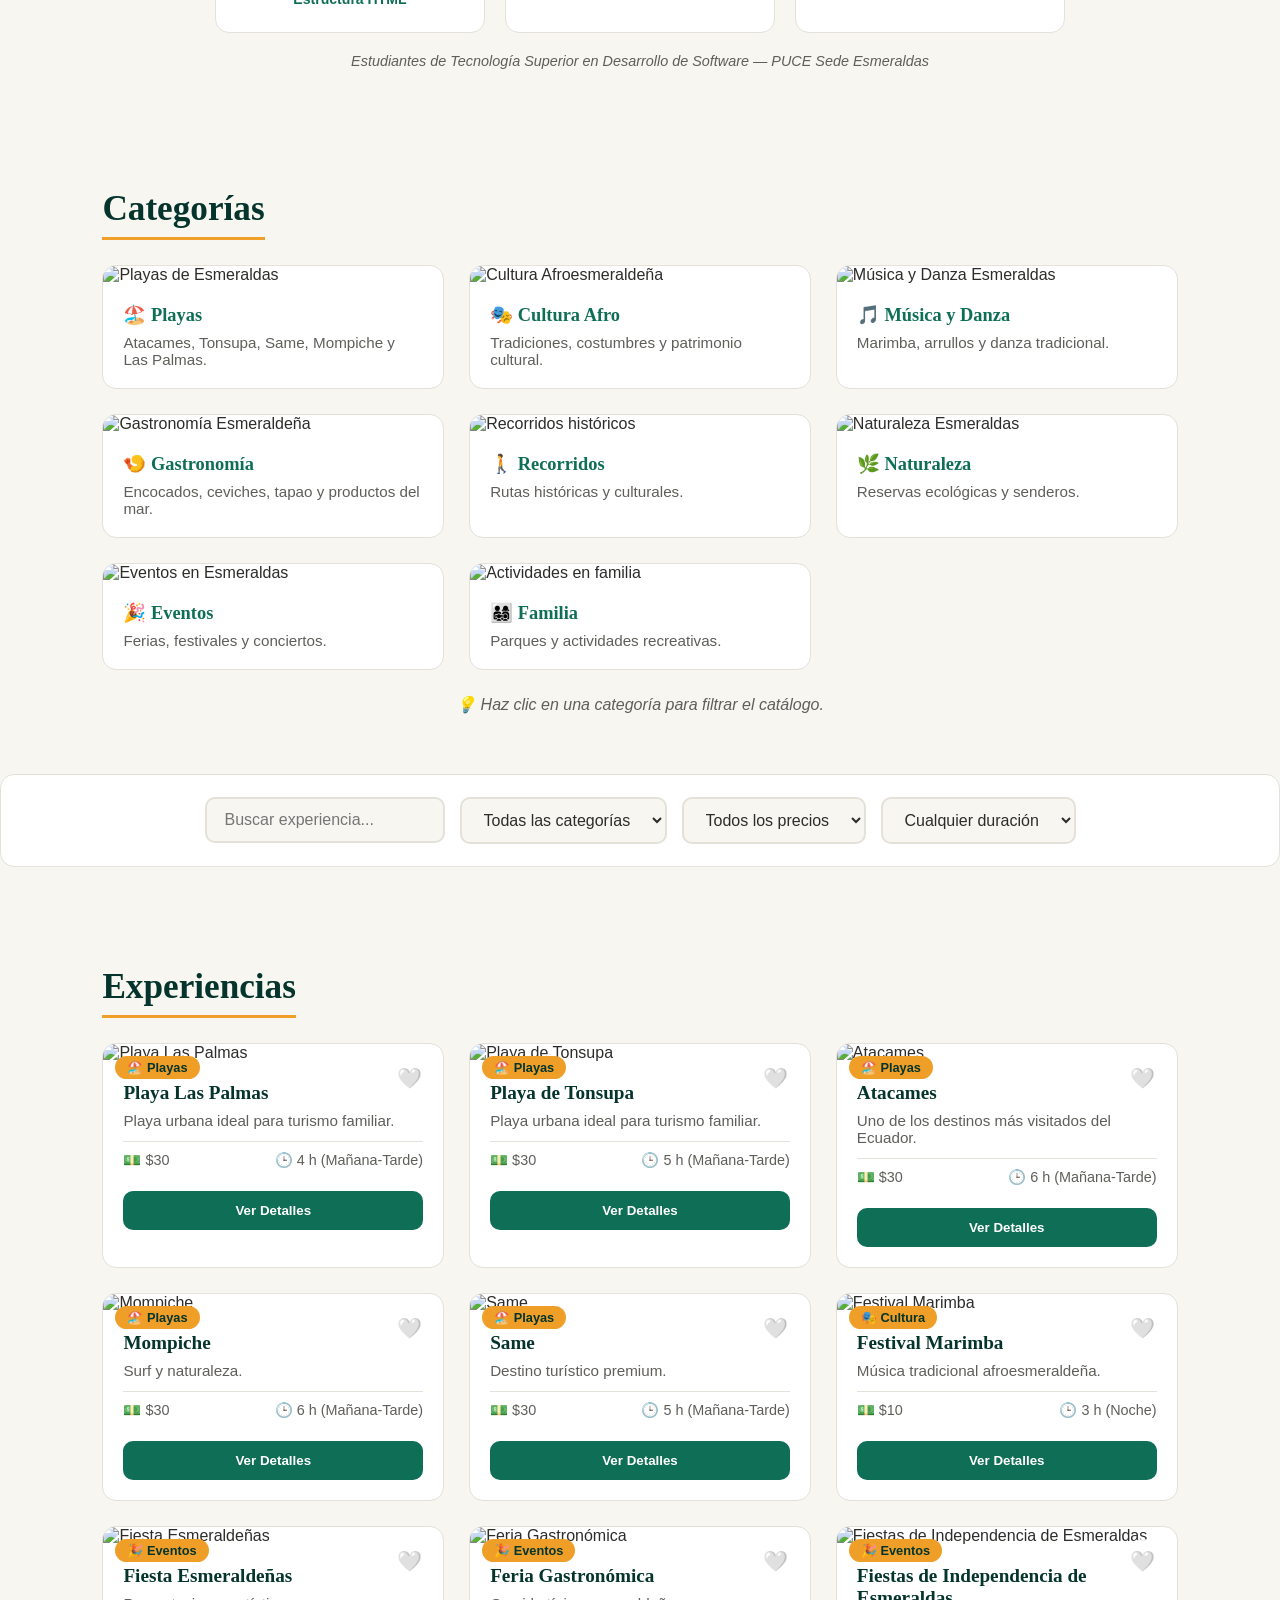
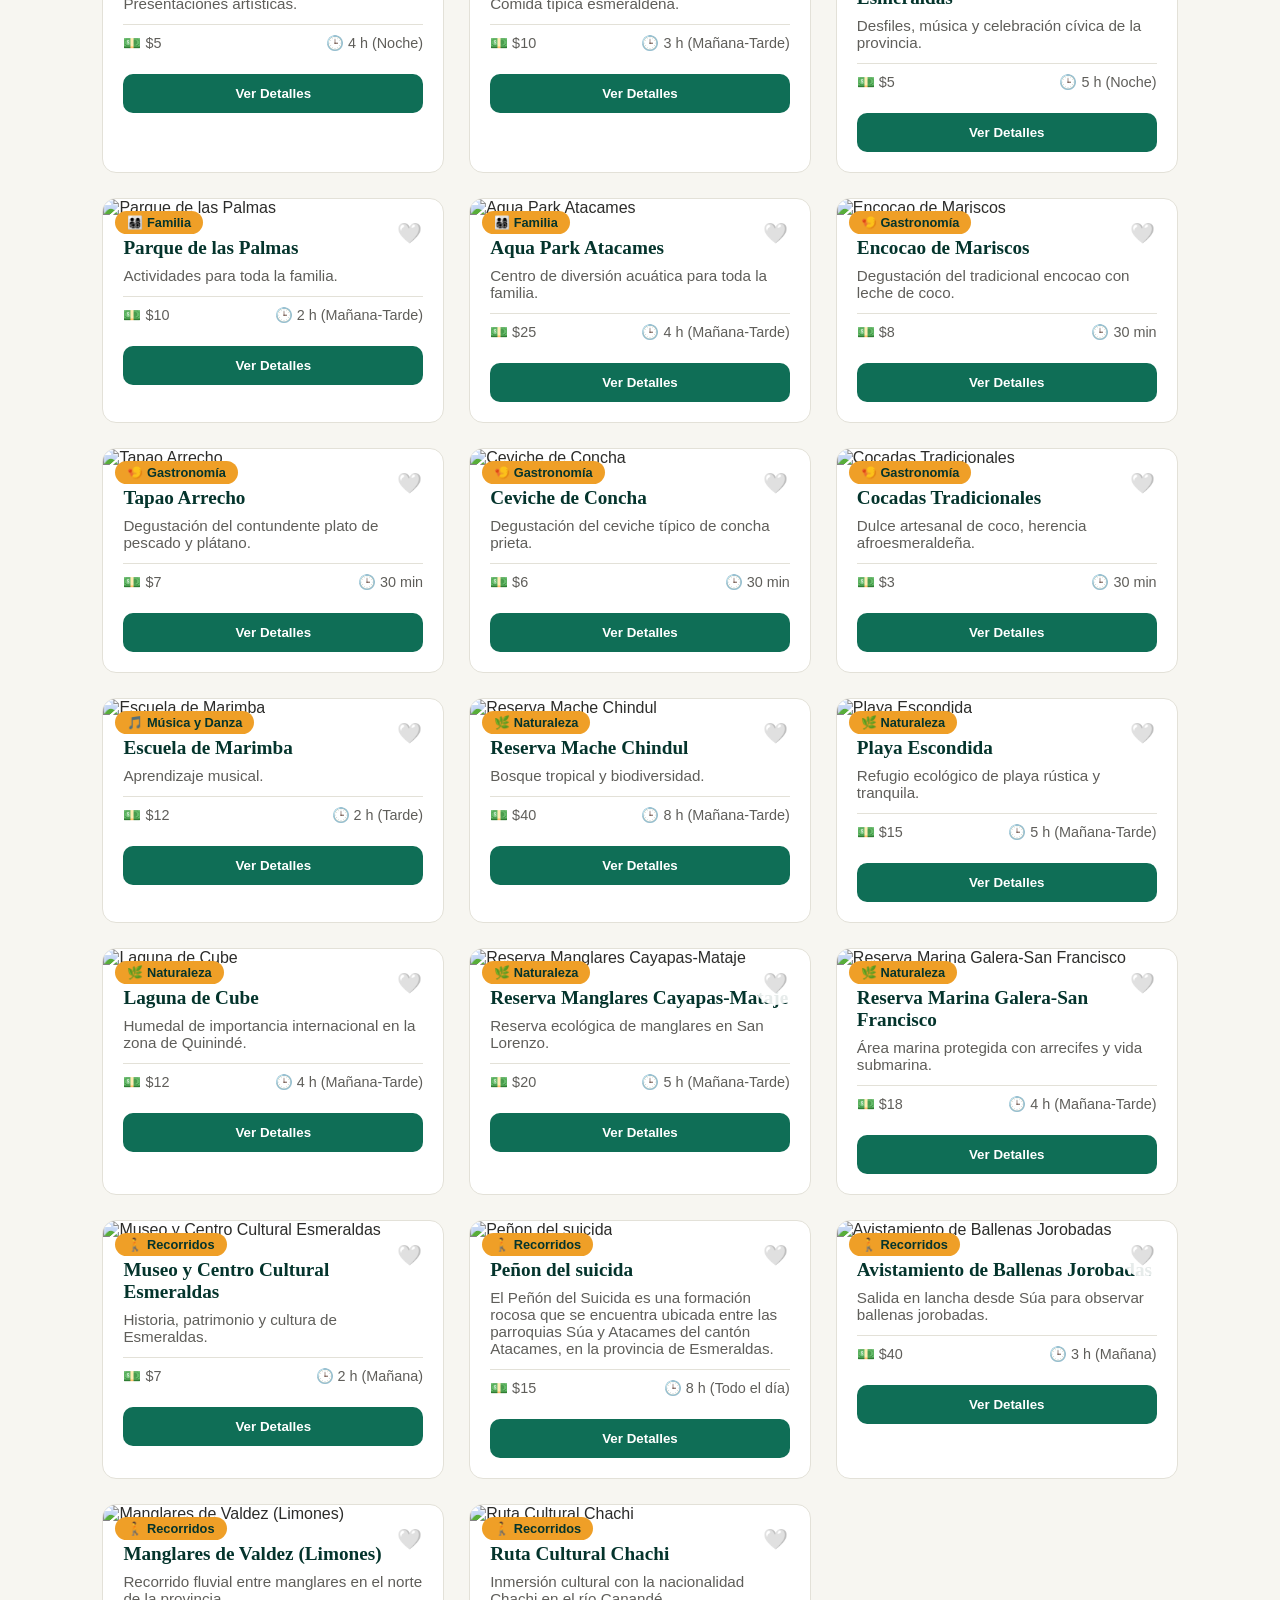
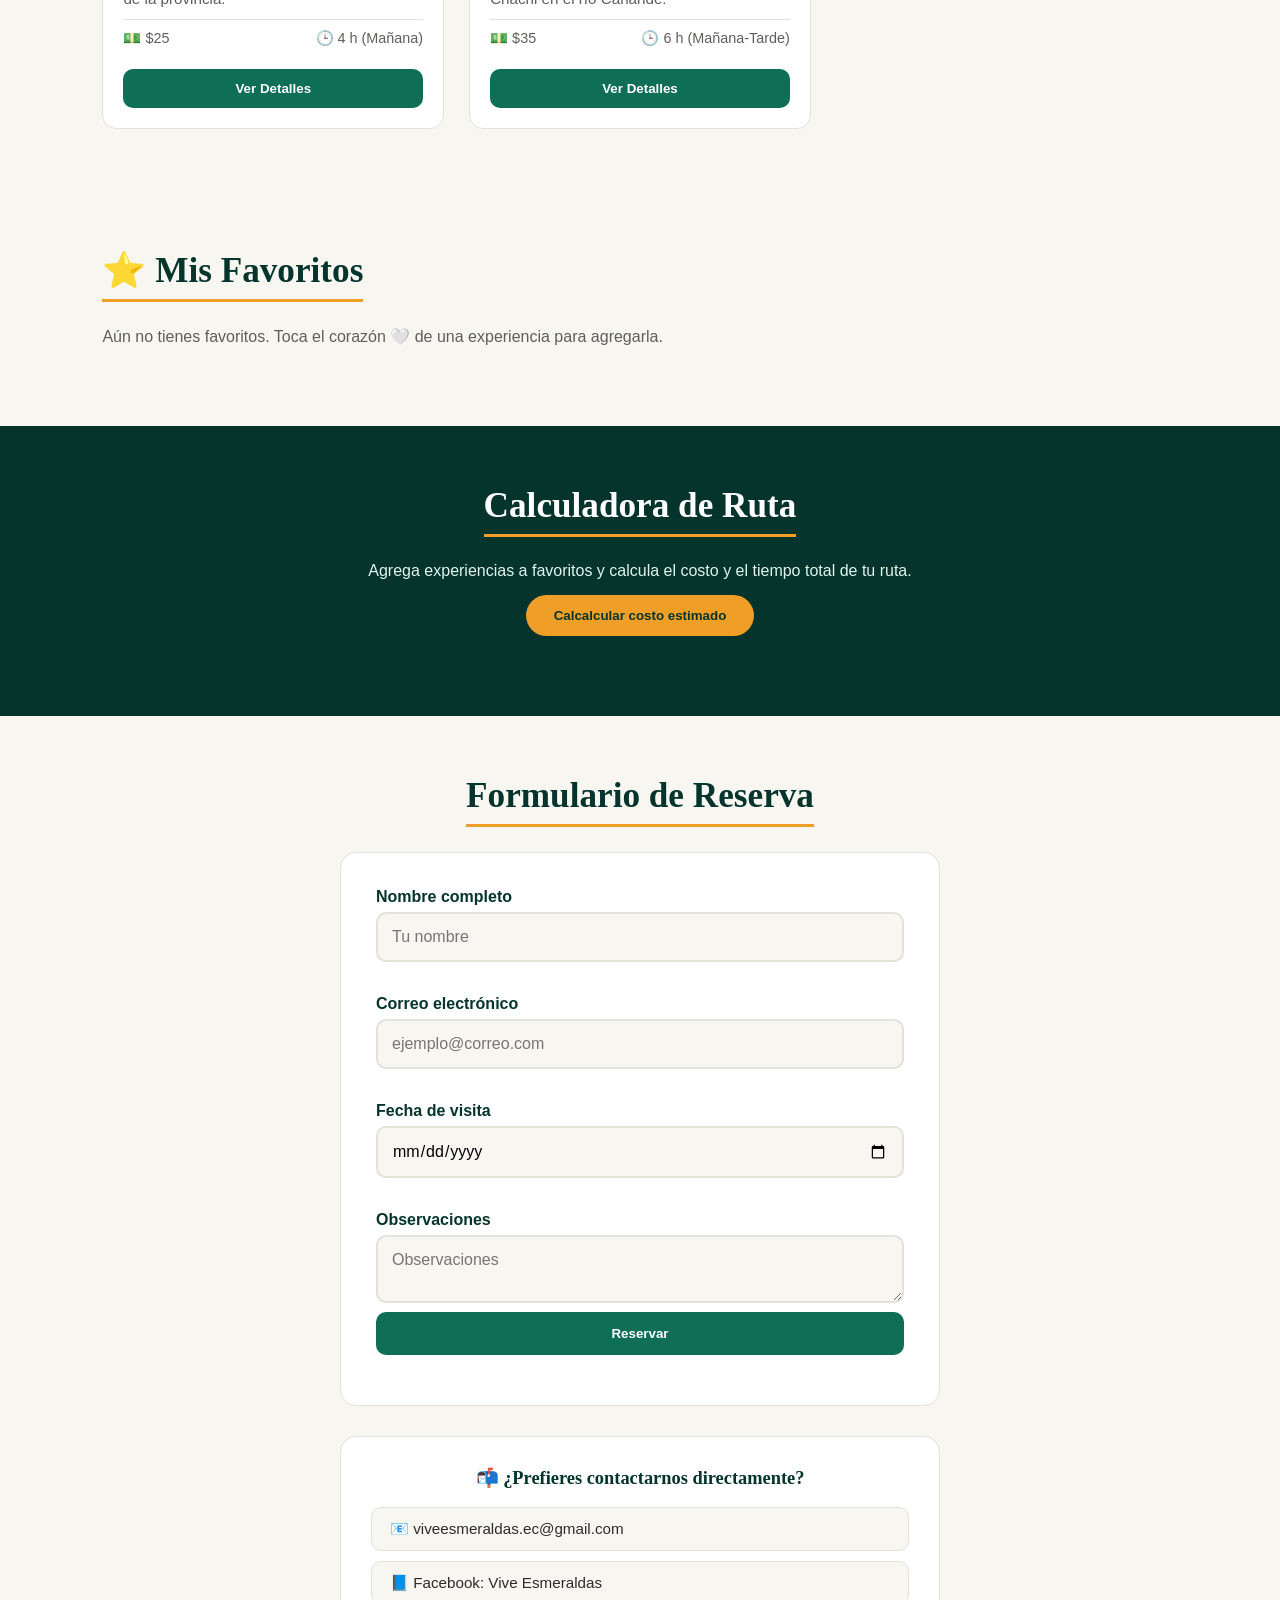
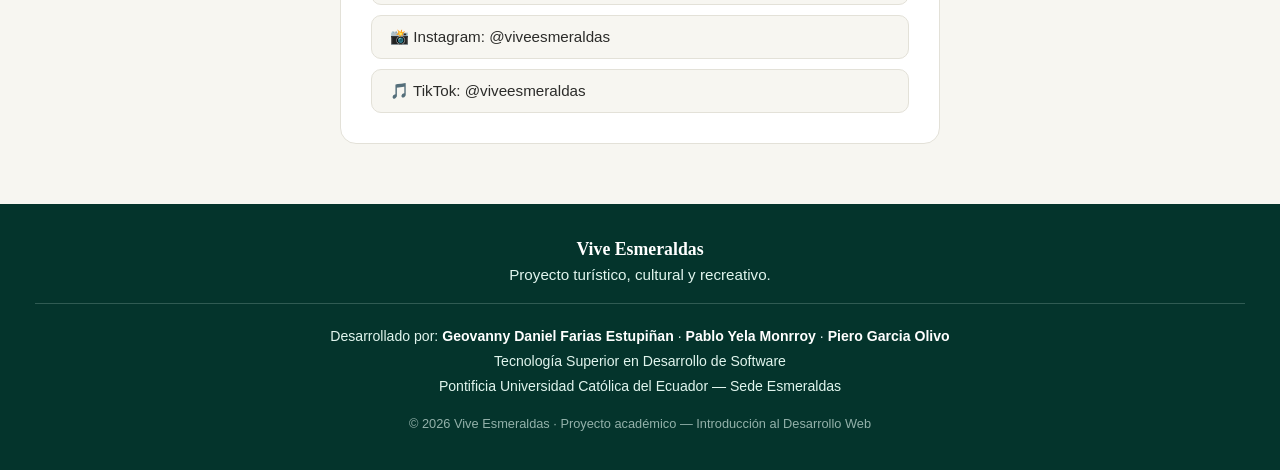
==== commit 88e9fc5b: "Update index.html" ====
--- a/sitio-web/index.html
+++ b/sitio-web/index.html
@@ -127,7 +127,7 @@
                     </div>
                 </article>
                 <article class="categoria" onclick="filtrarPorCategoria('Eventos')">
-                    <img src="https://www.lahora.com.ec/__export/1754314483982/sites/lahora/img/2025/08/04/esmeraldas_celebra_205_axos_con_eventos_turxsticos_masivos_.jpg_788386075.jpg" alt="Eventos en Esmeraldas">
+                    <img src="https://encrypted-tbn0.gstatic.com/images?q=tbn:ANd9GcTc3aYNSxDuLVTP9idkuyr3cj7Zqr3680dfeJC2E_DCcQ&s=10" alt="Eventos en Esmeraldas">
                     <div class="categoria-content">
                         <h3>🎉 Eventos</h3>
                         <p>Ferias, festivales y conciertos.</p>
@@ -185,7 +185,7 @@
         <section class="ruta">
             <h2>Calculadora de Ruta</h2>
             <p>Agrega experiencias a favoritos y calcula el costo y el tiempo total de tu ruta.</p>
-            <button onclick="calcularRuta()">Calcular costo estimado</button>
+            <button onclick="calcularRuta()">Calcalcular costo estimado</button>
             <h3 id="resultadoRuta"></h3>
         </section>
 
@@ -248,4 +248,4 @@
 
     <script src="script.js"></script>
 </body>
-</html>+</html>
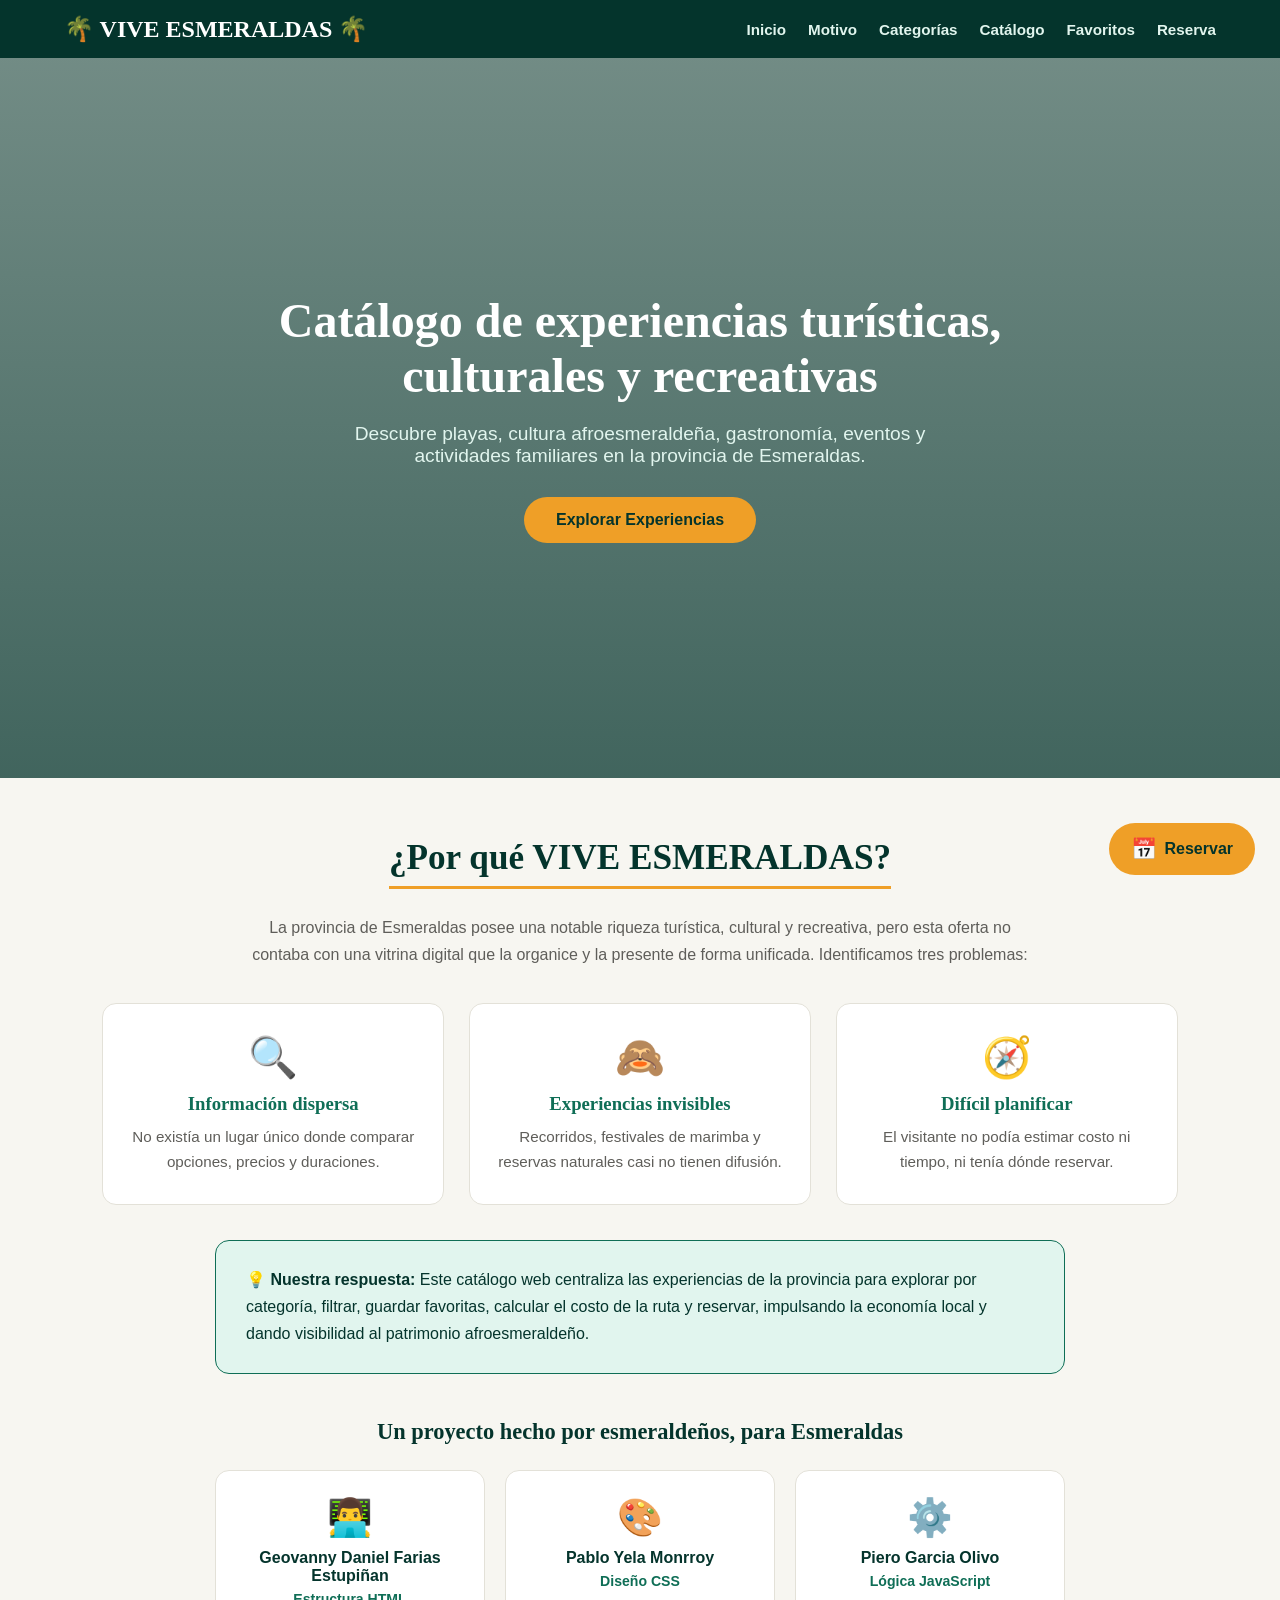
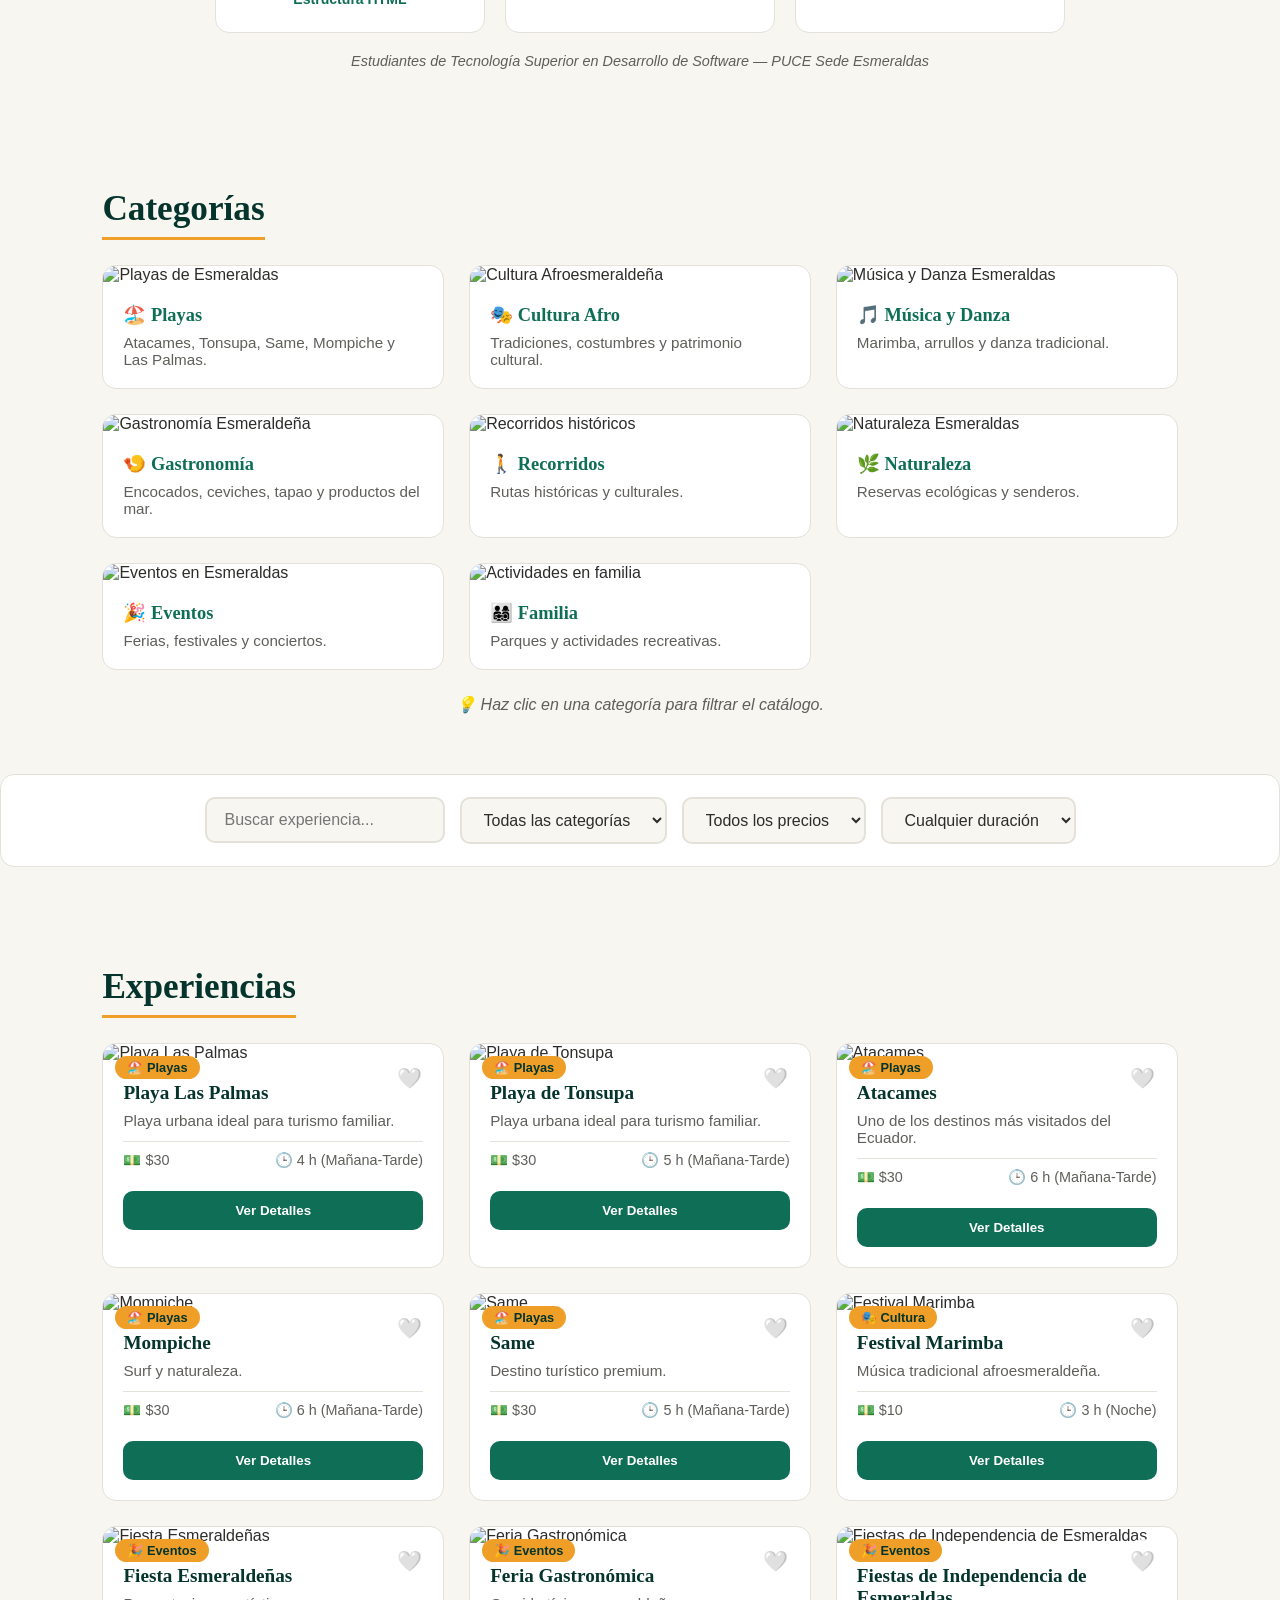
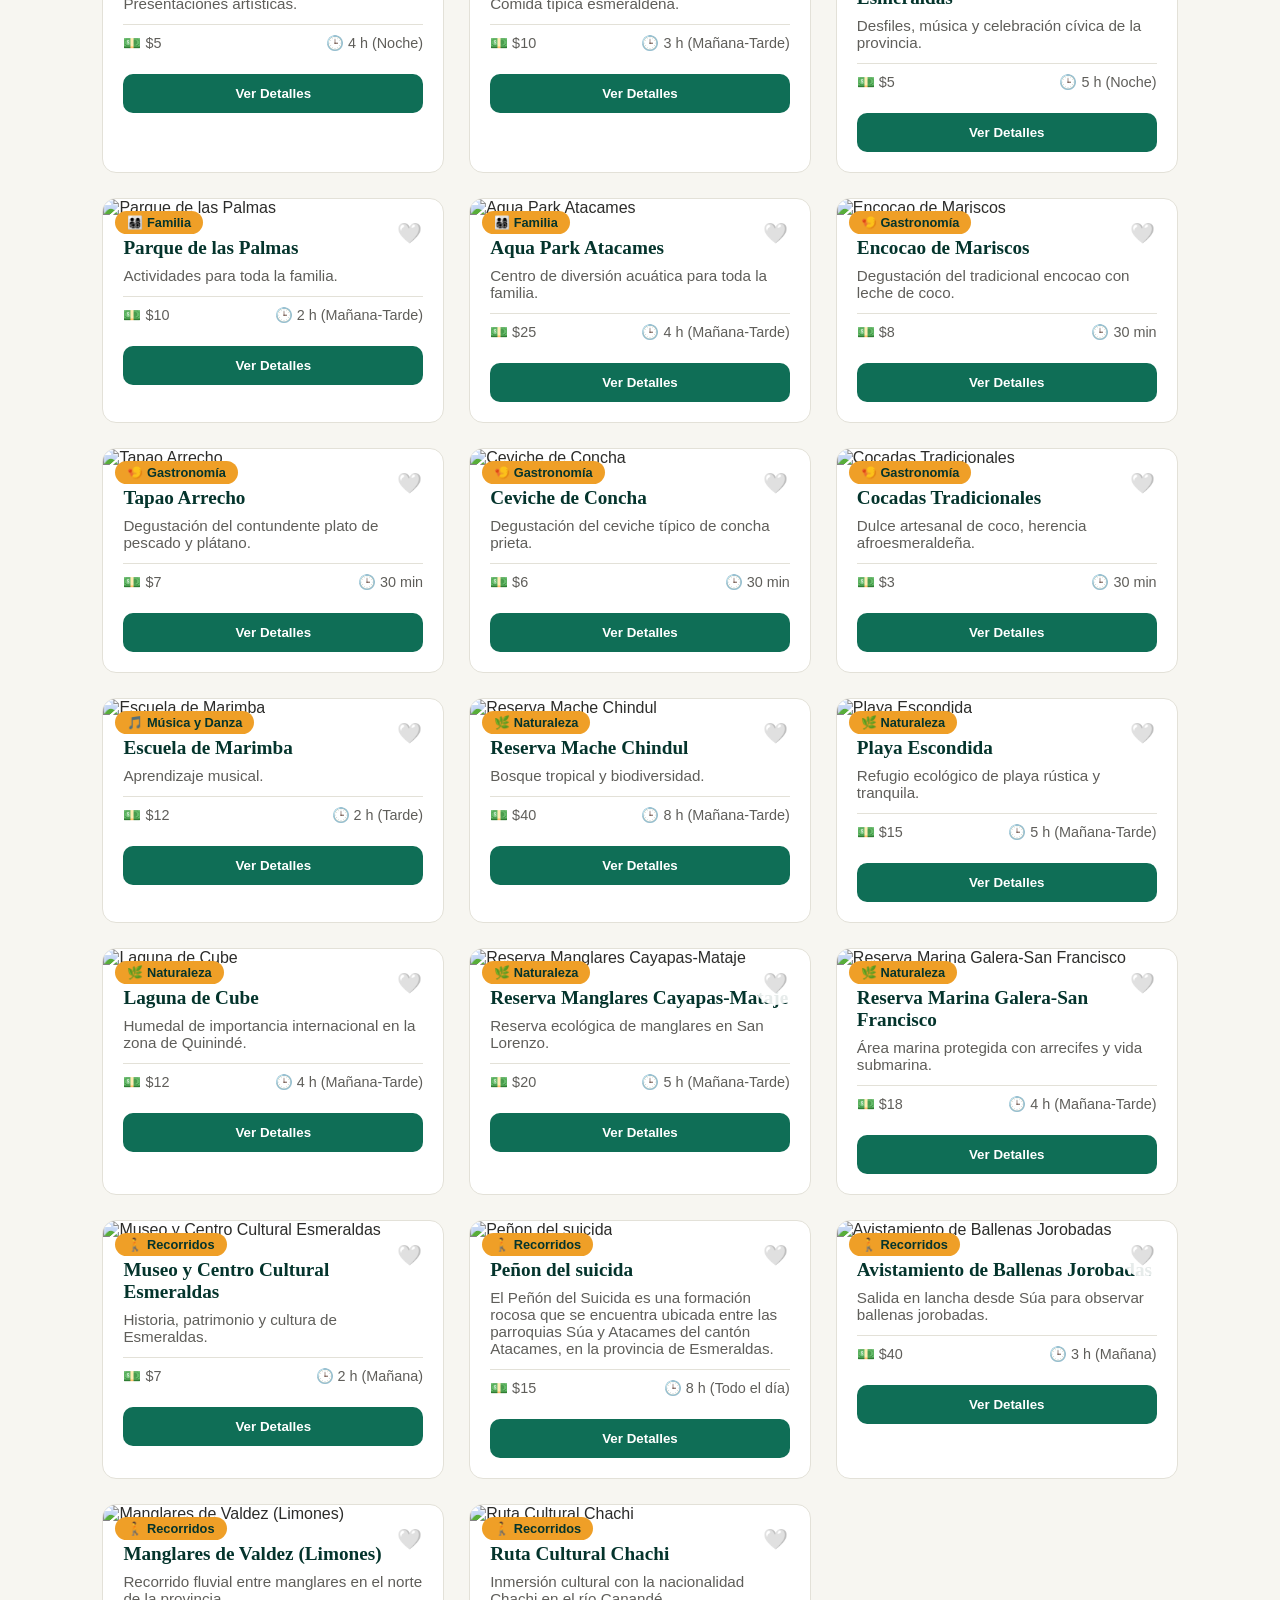
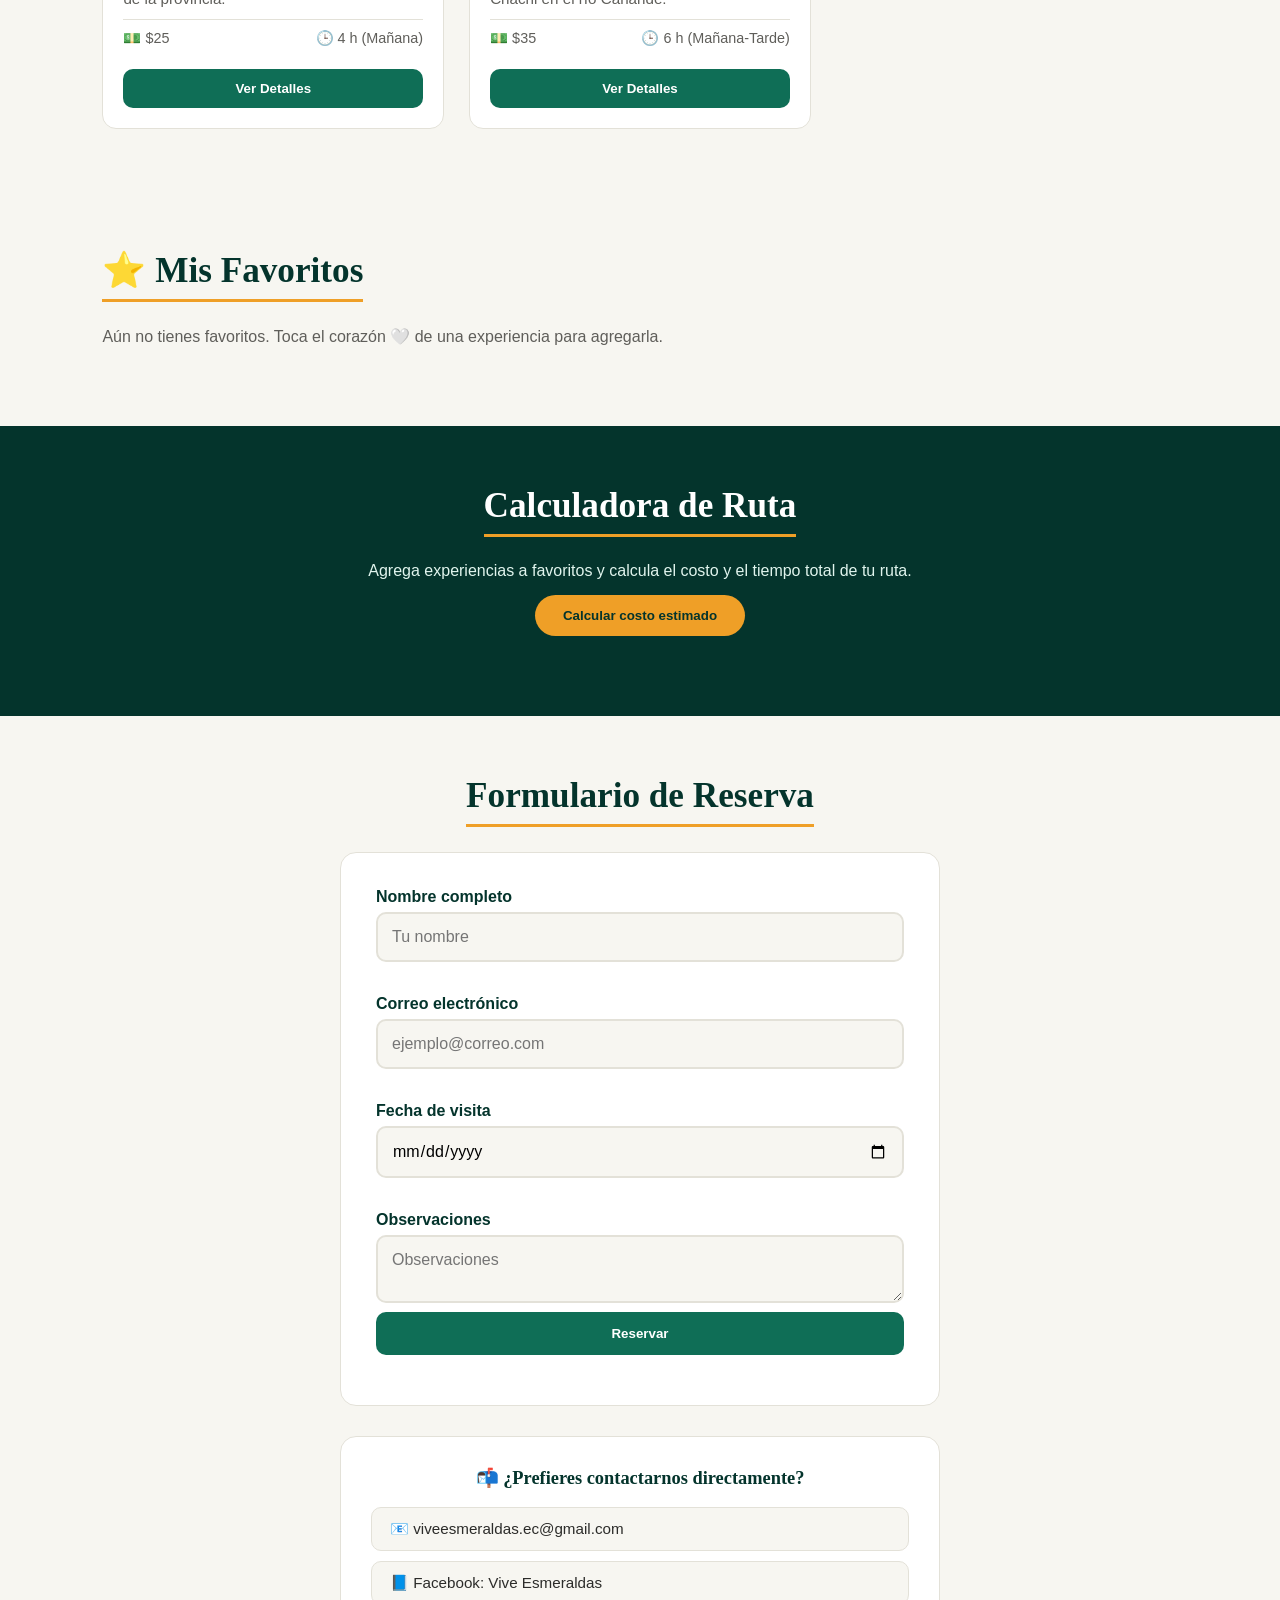
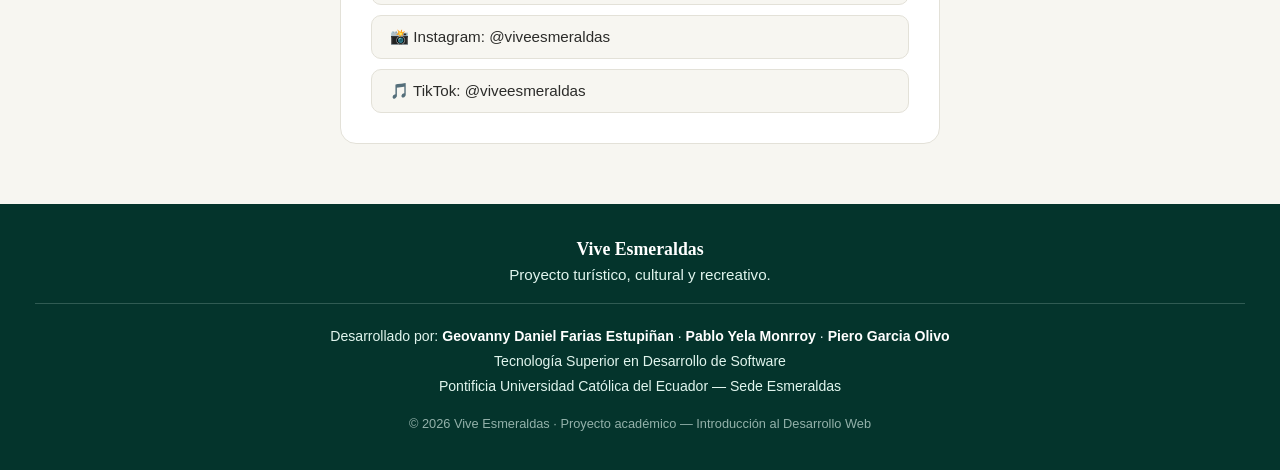
==== commit d92725cd: "Update index.html" ====
--- a/sitio-web/index.html
+++ b/sitio-web/index.html
@@ -185,7 +185,7 @@
         <section class="ruta">
             <h2>Calculadora de Ruta</h2>
             <p>Agrega experiencias a favoritos y calcula el costo y el tiempo total de tu ruta.</p>
-            <button onclick="calcularRuta()">Calcalcular costo estimado</button>
+            <button onclick="calcularRuta()">Calcular costo estimado</button>
             <h3 id="resultadoRuta"></h3>
         </section>
 
--- a/sitio-web/styles.css
+++ b/sitio-web/styles.css
@@ -782,4 +782,4 @@
   .btn-flotante-texto {
     display: none;
   }
-}+}
